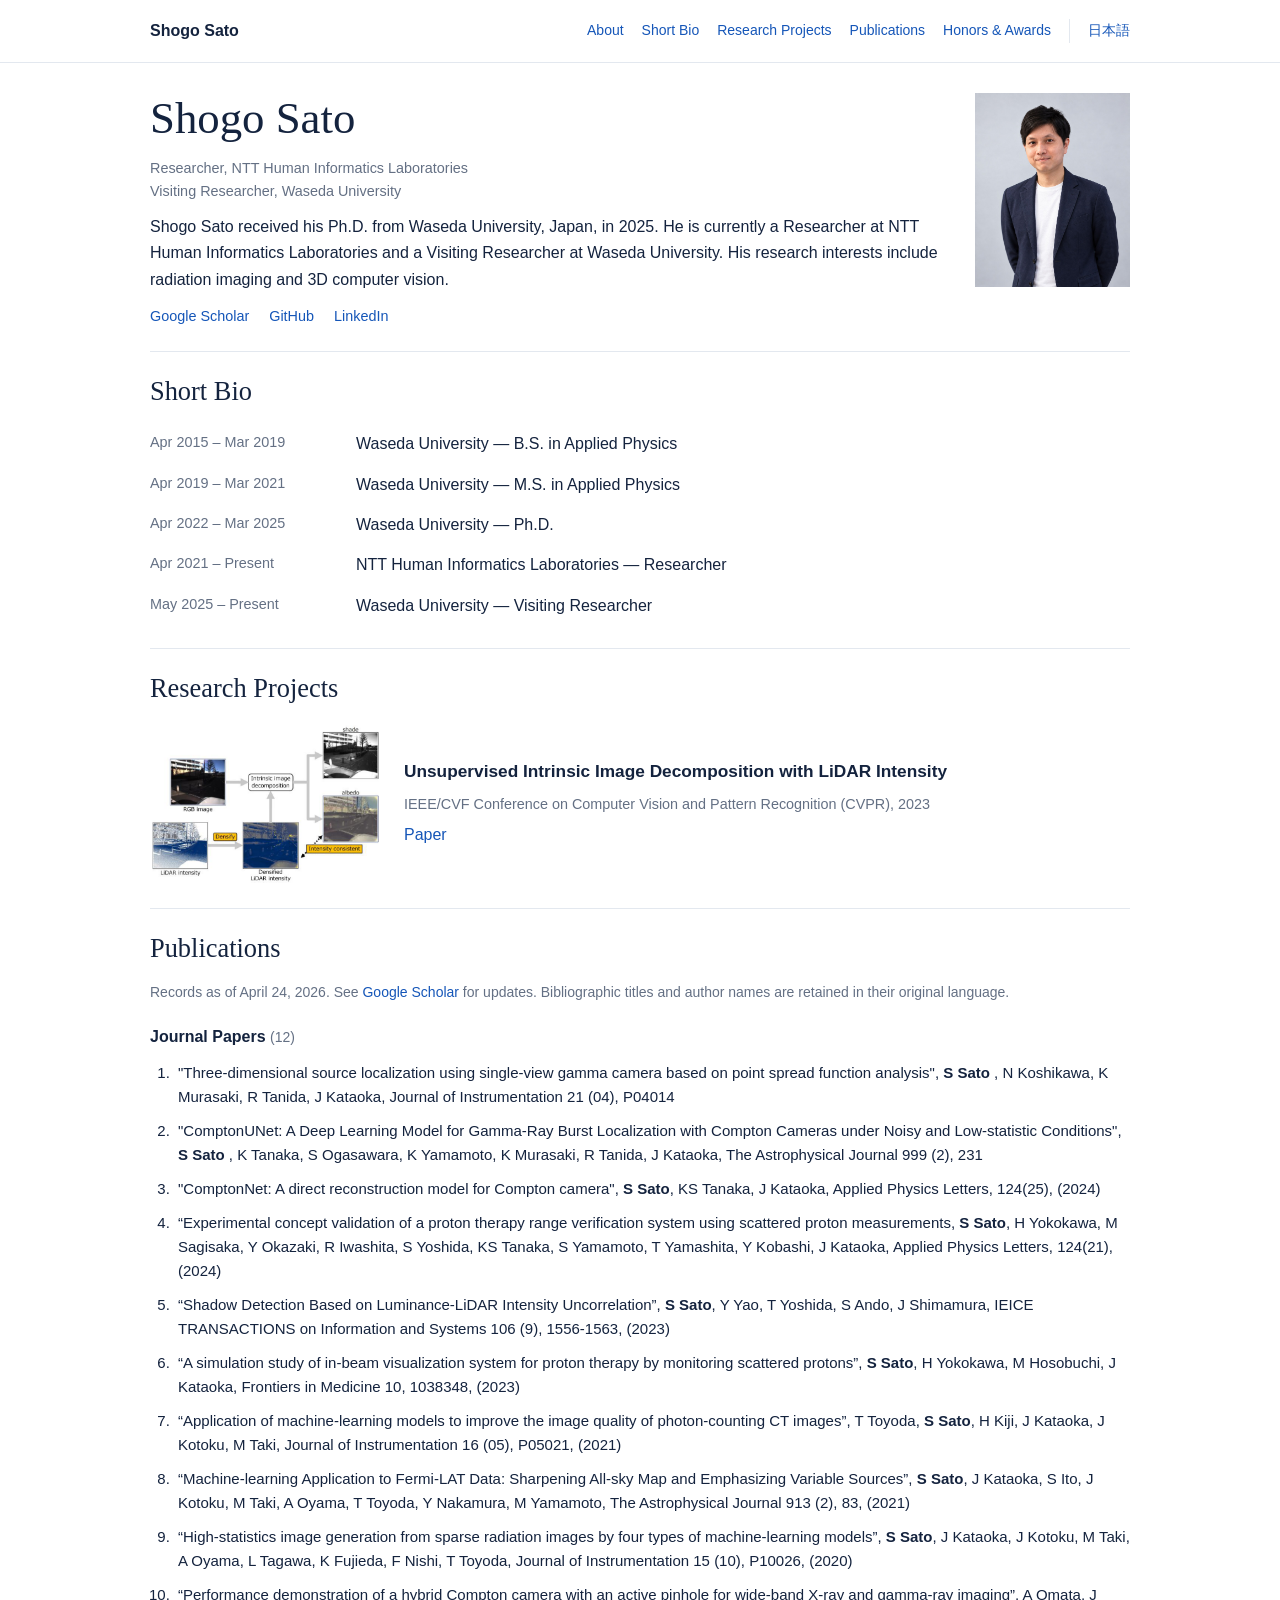
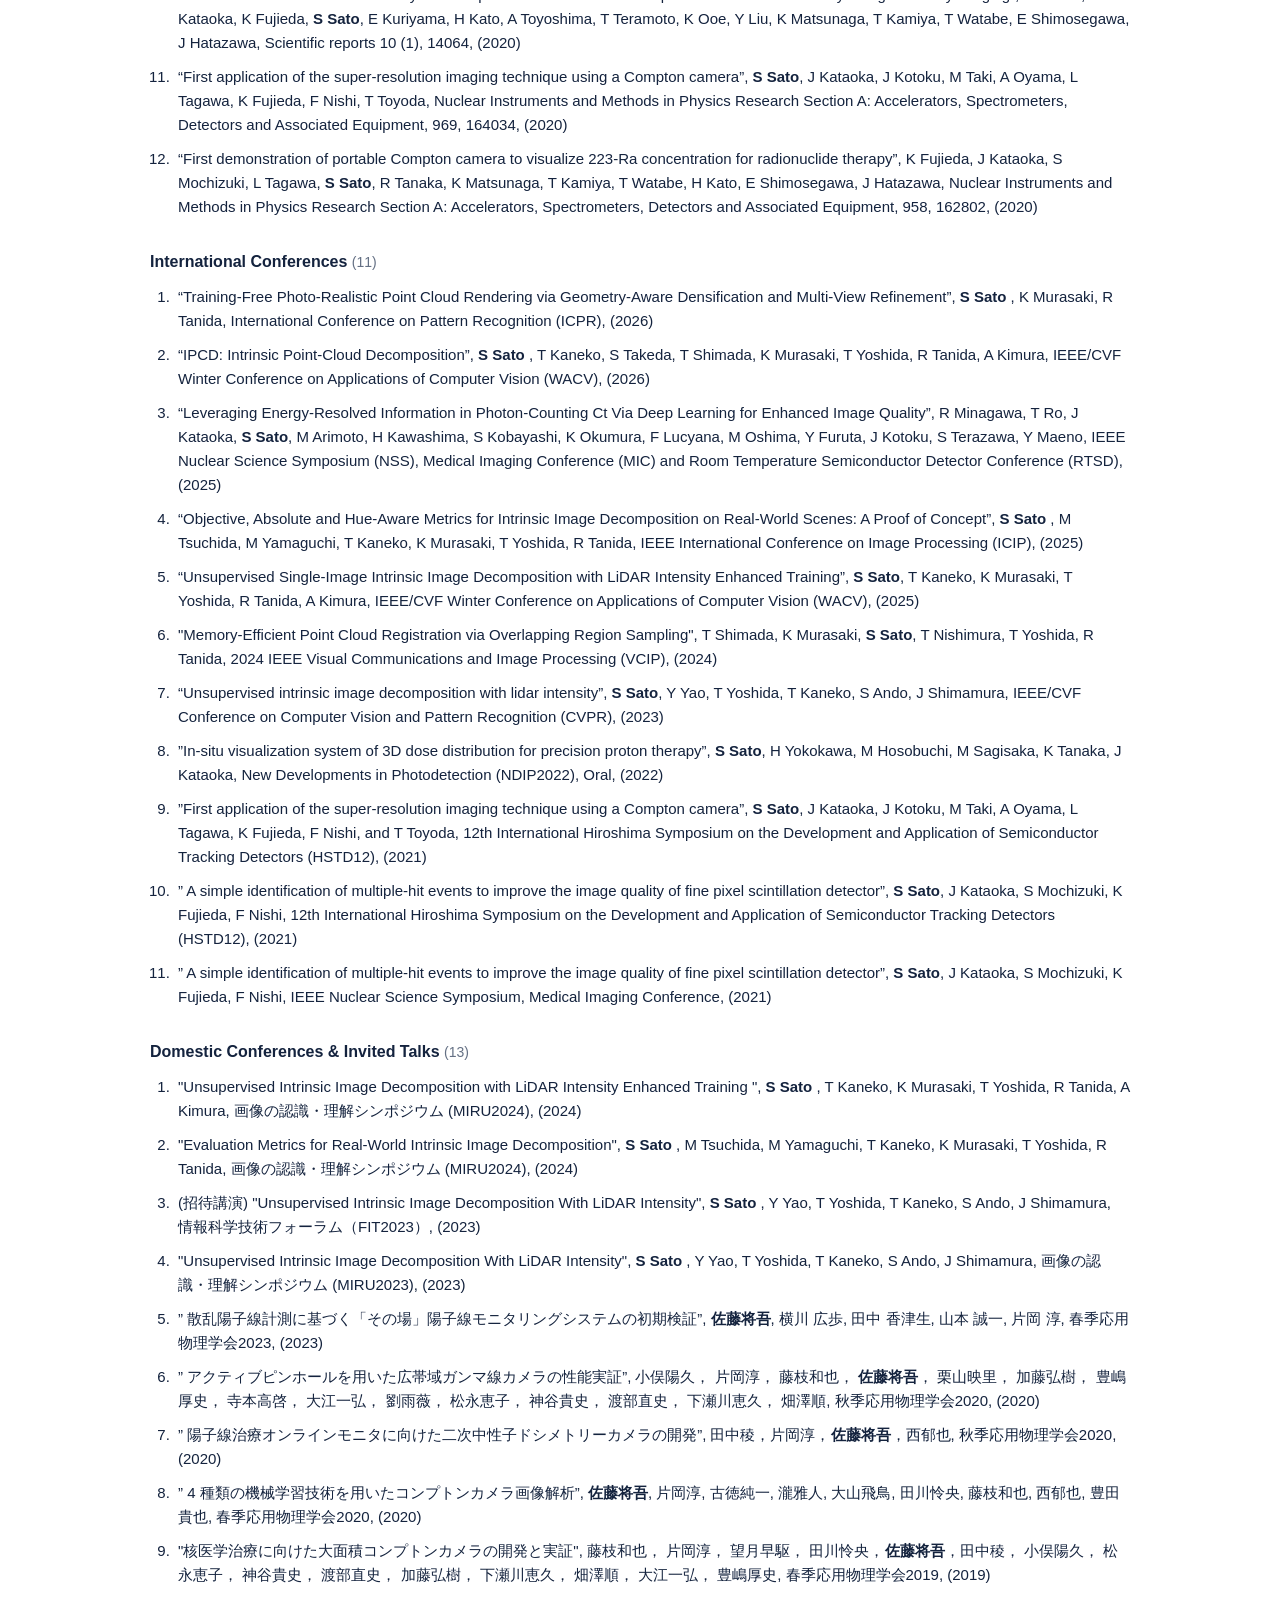
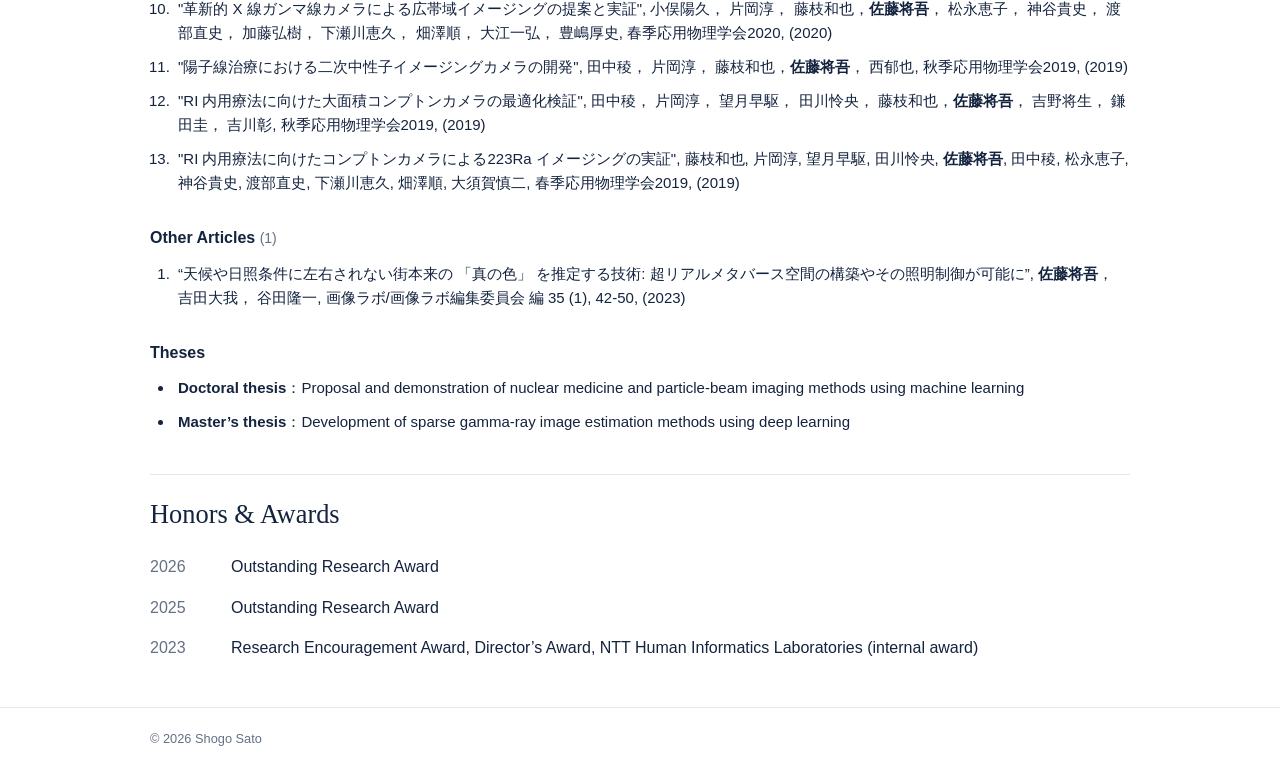
==== en.html @ 7a5a9b8f "Separate Japanese and English pages, compact layout, feature CVPR paper and update awards" ====
<!doctype html>
<html lang="en"><head><meta charset="utf-8"><meta name="viewport" content="width=device-width, initial-scale=1"><title>Shogo Sato | Researcher</title><meta name="description" content="Shogo Sato: radiation imaging and 3D computer vision. Biography, research, publications and awards."><link rel="alternate" hreflang="ja" href="index.html"><link rel="alternate" hreflang="en" href="en.html"><link rel="stylesheet" href="styles.css"></head>
<body><header><div class="container nav"><a class="brand" href="#about">Shogo Sato</a><nav aria-label="Main navigation"><a href="#about">About</a><a href="#bio">Short Bio</a><a href="#research">Research Projects</a><a href="#publications">Publications</a><a href="#awards">Honors & Awards</a><a class="language" href="index.html" lang="ja">日本語</a></nav></div></header>
<main class="container"><div id="about" class="hero"><div><h1>Shogo Sato</h1><p class="affiliation">Researcher, NTT Human Informatics Laboratories<br>Visiting Researcher, Waseda University</p><p>Shogo Sato received his Ph.D. from Waseda University, Japan, in 2025. He is currently a Researcher at NTT Human Informatics Laboratories and a Visiting Researcher at Waseda University. His research interests include radiation imaging and 3D computer vision.</p><div class="links"><a href="https://scholar.google.com/citations?user=L3wIpmAAAAAJ&amp;hl=en">Google Scholar</a><a href="https://github.com/ShogoSato1996">GitHub</a><a href="https://www.linkedin.com/in/shogo-sato/">LinkedIn</a></div></div><img class="portrait" src="profile-casual.jpg" alt="Portrait of Shogo Sato" width="1122" height="1402"></div>
<section id="bio"><h2>Short Bio</h2><dl class="bio-list"><div><dt>Apr 2015 – Mar 2019</dt><dd>Waseda University — B.S. in Applied Physics</dd></div><div><dt>Apr 2019 – Mar 2021</dt><dd>Waseda University — M.S. in Applied Physics</dd></div><div><dt>Apr 2022 – Mar 2025</dt><dd>Waseda University — Ph.D.</dd></div><div><dt>Apr 2021 – Present</dt><dd>NTT Human Informatics Laboratories — Researcher</dd></div><div><dt>May 2025 – Present</dt><dd>Waseda University — Visiting Researcher</dd></div></dl></section>
<section id="research"><h2>Research Projects</h2><article class="research-row"><a href="https://openaccess.thecvf.com/content/CVPR2023/html/Sato_Unsupervised_Intrinsic_Image_Decomposition_With_LiDAR_Intensity_CVPR_2023_paper.html"><img src="cvpr2023-thumbnail.png" alt="Overview of intrinsic image decomposition with LiDAR intensity" width="720" height="510" loading="lazy"></a><div><h3>Unsupervised Intrinsic Image Decomposition with LiDAR Intensity</h3><p class="venue">IEEE/CVF Conference on Computer Vision and Pattern Recognition (CVPR), 2023</p><a href="https://openaccess.thecvf.com/content/CVPR2023/html/Sato_Unsupervised_Intrinsic_Image_Decomposition_With_LiDAR_Intensity_CVPR_2023_paper.html">Paper</a></div></article></section>
<section id="publications">
      <div>
        <h2>Publications</h2>
        <p class="publication-intro">Records as of April 24, 2026. See <a href="https://scholar.google.com/citations?user=L3wIpmAAAAAJ&amp;hl=en">Google Scholar</a> for updates. Bibliographic titles and author names are retained in their original language.</p>
        <div class="publication-group"><h3>Journal Papers <span class="pub-count">(12)</span></h3><ol class="publication-list"><li>&quot;Three-dimensional source localization using single-view gamma camera based on point spread function analysis&quot;, <strong>S Sato</strong> , N Koshikawa, K Murasaki, R Tanida, J Kataoka, Journal of Instrumentation 21 (04), P04014</li>
<li>&quot;ComptonUNet: A Deep Learning Model for Gamma-Ray Burst Localization with Compton Cameras under Noisy and Low-statistic Conditions&quot;, <strong>S Sato</strong> , K Tanaka, S Ogasawara, K Yamamoto, K Murasaki, R Tanida, J Kataoka, The Astrophysical Journal 999 (2), 231</li>
<li>&quot;ComptonNet: A direct reconstruction model for Compton camera&quot;, <strong>S Sato</strong>, KS Tanaka, J Kataoka, Applied Physics Letters, 124(25), (2024)</li>
<li>“Experimental concept validation of a proton therapy range verification system using scattered proton measurements, <strong>S Sato</strong>, H Yokokawa, M Sagisaka, Y Okazaki, R Iwashita, S Yoshida, KS Tanaka, S Yamamoto, T Yamashita, Y Kobashi, J Kataoka, Applied Physics Letters, 124(21), (2024)</li>
<li>“Shadow Detection Based on Luminance-LiDAR Intensity Uncorrelation”, <strong>S Sato</strong>, Y Yao, T Yoshida, S Ando, J Shimamura, IEICE TRANSACTIONS on Information and Systems 106 (9), 1556-1563, (2023)</li>
<li>“A simulation study of in-beam visualization system for proton therapy by monitoring scattered protons”, <strong>S Sato</strong>, H Yokokawa, M Hosobuchi, J Kataoka, Frontiers in Medicine 10, 1038348, (2023)</li>
<li>“Application of machine-learning models to improve the image quality of photon-counting CT images”, T Toyoda, <strong>S Sato</strong>, H Kiji, J Kataoka, J Kotoku, M Taki, Journal of Instrumentation 16 (05), P05021, (2021)</li>
<li>“Machine-learning Application to Fermi-LAT Data: Sharpening All-sky Map and Emphasizing Variable Sources”, <strong>S Sato</strong>, J Kataoka, S Ito, J Kotoku, M Taki, A Oyama, T Toyoda, Y Nakamura, M Yamamoto, The Astrophysical Journal 913 (2), 83, (2021)</li>
<li>“High-statistics image generation from sparse radiation images by four types of machine-learning models”, <strong>S Sato</strong>, J Kataoka, J Kotoku, M Taki, A Oyama, L Tagawa, K Fujieda, F Nishi, T Toyoda, Journal of Instrumentation 15 (10), P10026, (2020)</li>
<li>“Performance demonstration of a hybrid Compton camera with an active pinhole for wide-band X-ray and gamma-ray imaging”, A Omata, J Kataoka, K Fujieda, <strong>S Sato</strong>, E Kuriyama, H Kato, A Toyoshima, T Teramoto, K Ooe, Y Liu, K Matsunaga, T Kamiya, T Watabe, E Shimosegawa, J Hatazawa, Scientific reports 10 (1), 14064, (2020)</li>
<li>“First application of the super-resolution imaging technique using a Compton camera”, <strong>S Sato</strong>, J Kataoka, J Kotoku, M Taki, A Oyama, L Tagawa, K Fujieda, F Nishi, T Toyoda, Nuclear Instruments and Methods in Physics Research Section A: Accelerators, Spectrometers, Detectors and Associated Equipment, 969, 164034, (2020)</li>
<li>“First demonstration of portable Compton camera to visualize 223-Ra concentration for radionuclide therapy”, K Fujieda, J Kataoka, S Mochizuki, L Tagawa, <strong>S Sato</strong>, R Tanaka, K Matsunaga, T Kamiya, T Watabe, H Kato, E Shimosegawa, J Hatazawa, Nuclear Instruments and Methods in Physics Research Section A: Accelerators, Spectrometers, Detectors and Associated Equipment, 958, 162802, (2020)</li></ol></div>
<div class="publication-group"><h3>International Conferences <span class="pub-count">(11)</span></h3><ol class="publication-list"><li>“Training-Free Photo-Realistic Point Cloud Rendering via Geometry-Aware Densification and Multi-View Refinement”, <strong>S Sato</strong> , K Murasaki, R Tanida, International Conference on Pattern Recognition (ICPR), (2026)</li>
<li>“IPCD: Intrinsic Point-Cloud Decomposition”, <strong>S Sato</strong> , T Kaneko, S Takeda, T Shimada, K Murasaki, T Yoshida, R Tanida, A Kimura, IEEE/CVF Winter Conference on Applications of Computer Vision (WACV), (2026)</li>
<li>“Leveraging Energy-Resolved Information in Photon-Counting Ct Via Deep Learning for Enhanced Image Quality”, R Minagawa, T Ro, J Kataoka, <strong>S Sato</strong>, M Arimoto, H Kawashima, S Kobayashi, K Okumura, F Lucyana, M Oshima, Y Furuta, J Kotoku, S Terazawa, Y Maeno, IEEE Nuclear Science Symposium (NSS), Medical Imaging Conference (MIC) and Room Temperature Semiconductor Detector Conference (RTSD), (2025)</li>
<li>“Objective, Absolute and Hue-Aware Metrics for Intrinsic Image Decomposition on Real-World Scenes: A Proof of Concept”, <strong>S Sato</strong> , M Tsuchida, M Yamaguchi, T Kaneko, K Murasaki, T Yoshida, R Tanida, IEEE International Conference on Image Processing (ICIP), (2025)</li>
<li>“Unsupervised Single-Image Intrinsic Image Decomposition with LiDAR Intensity Enhanced Training”, <strong>S Sato</strong>, T Kaneko, K Murasaki, T Yoshida, R Tanida, A Kimura, IEEE/CVF Winter Conference on Applications of Computer Vision (WACV), (2025)</li>
<li>&quot;Memory-Efficient Point Cloud Registration via Overlapping Region Sampling&quot;, T Shimada, K Murasaki, <strong>S Sato</strong>, T Nishimura, T Yoshida, R Tanida, 2024 IEEE Visual Communications and Image Processing (VCIP), (2024)</li>
<li>“Unsupervised intrinsic image decomposition with lidar intensity”, <strong>S Sato</strong>, Y Yao, T Yoshida, T Kaneko, S Ando, J Shimamura, IEEE/CVF Conference on Computer Vision and Pattern Recognition (CVPR), (2023)</li>
<li>”In-situ visualization system of 3D dose distribution for precision proton therapy”, <strong>S Sato</strong>, H Yokokawa, M Hosobuchi, M Sagisaka, K Tanaka, J Kataoka, New Developments in Photodetection (NDIP2022), Oral, (2022)</li>
<li>”First application of the super-resolution imaging technique using a Compton camera”, <strong>S Sato</strong>, J Kataoka, J Kotoku, M Taki, A Oyama, L Tagawa, K Fujieda, F Nishi, and T Toyoda, 12th International Hiroshima Symposium on the Development and Application of Semiconductor Tracking Detectors (HSTD12), (2021)</li>
<li>” A simple identification of multiple-hit events to improve the image quality of fine pixel scintillation detector”, <strong>S Sato</strong>, J Kataoka, S Mochizuki, K Fujieda, F Nishi, 12th International Hiroshima Symposium on the Development and Application of Semiconductor Tracking Detectors (HSTD12), (2021)</li>
<li>” A simple identification of multiple-hit events to improve the image quality of fine pixel scintillation detector”, <strong>S Sato</strong>, J Kataoka, S Mochizuki, K Fujieda, F Nishi, IEEE Nuclear Science Symposium, Medical Imaging Conference, (2021)</li></ol></div>
<div class="publication-group"><h3>Domestic Conferences &amp; Invited Talks <span class="pub-count">(13)</span></h3><ol class="publication-list"><li>&quot;Unsupervised Intrinsic Image Decomposition with LiDAR Intensity Enhanced Training &quot;, <strong>S Sato</strong> , T Kaneko, K Murasaki, T Yoshida, R Tanida, A Kimura, 画像の認識・理解シンポジウム (MIRU2024), (2024)</li>
<li>&quot;Evaluation Metrics for Real-World Intrinsic Image Decomposition&quot;, <strong>S Sato</strong> , M Tsuchida, M Yamaguchi, T Kaneko, K Murasaki, T Yoshida, R Tanida, 画像の認識・理解シンポジウム (MIRU2024), (2024)</li>
<li>(招待講演) &quot;Unsupervised Intrinsic Image Decomposition With LiDAR Intensity&quot;, <strong>S Sato</strong> , Y Yao, T Yoshida, T Kaneko, S Ando, J Shimamura, 情報科学技術フォーラム（FIT2023）, (2023)</li>
<li>&quot;Unsupervised Intrinsic Image Decomposition With LiDAR Intensity&quot;, <strong>S Sato</strong> , Y Yao, T Yoshida, T Kaneko, S Ando, J Shimamura, 画像の認識・理解シンポジウム (MIRU2023), (2023)</li>
<li>” 散乱陽子線計測に基づく「その場」陽子線モニタリングシステムの初期検証”, <strong>佐藤将吾</strong>, 横川 広歩, 田中 香津生, 山本 誠一, 片岡 淳, 春季応用物理学会2023, (2023)</li>
<li>” アクティブピンホールを用いた広帯域ガンマ線カメラの性能実証”, 小俣陽久， 片岡淳， 藤枝和也， <strong>佐藤将吾</strong>， 栗山映里， 加藤弘樹， 豊嶋厚史， 寺本高啓， 大江一弘， 劉雨薇， 松永恵子， 神谷貴史， 渡部直史， 下瀬川恵久， 畑澤順, 秋季応用物理学会2020, (2020)</li>
<li>” 陽子線治療オンラインモニタに向けた二次中性子ドシメトリーカメラの開発”, 田中稜，片岡淳，<strong>佐藤将吾</strong>，西郁也, 秋季応用物理学会2020, (2020)</li>
<li>” 4 種類の機械学習技術を用いたコンプトンカメラ画像解析”, <strong>佐藤将吾</strong>, 片岡淳, 古徳純一, 瀧雅人, 大山飛鳥, 田川怜央, 藤枝和也, 西郁也, 豊田貴也, 春季応用物理学会2020, (2020)</li>
<li>&quot;核医学治療に向けた大面積コンプトンカメラの開発と実証&quot;, 藤枝和也， 片岡淳， 望月早駆， 田川怜央，<strong>佐藤将吾</strong>，田中稜， 小俣陽久， 松永恵子， 神谷貴史， 渡部直史， 加藤弘樹， 下瀬川恵久， 畑澤順， 大江一弘， 豊嶋厚史, 春季応用物理学会2019, (2019)</li>
<li>&quot;革新的 X 線ガンマ線カメラによる広帯域イメージングの提案と実証&quot;, 小俣陽久， 片岡淳， 藤枝和也，<strong>佐藤将吾</strong>， 松永恵子， 神谷貴史， 渡部直史， 加藤弘樹， 下瀬川恵久， 畑澤順， 大江一弘， 豊嶋厚史, 春季応用物理学会2020, (2020)</li>
<li>&quot;陽子線治療における二次中性子イメージングカメラの開発&quot;, 田中稜， 片岡淳， 藤枝和也，<strong>佐藤将吾</strong>， 西郁也, 秋季応用物理学会2019, (2019)</li>
<li>&quot;RI 内用療法に向けた大面積コンプトンカメラの最適化検証&quot;, 田中稜， 片岡淳， 望月早駆， 田川怜央， 藤枝和也，<strong>佐藤将吾</strong>， 吉野将生， 鎌田圭， 吉川彰, 秋季応用物理学会2019, (2019)</li>
<li>&quot;RI 内用療法に向けたコンプトンカメラによる223Ra イメージングの実証&quot;, 藤枝和也, 片岡淳, 望月早駆, 田川怜央, <strong>佐藤将吾</strong>, 田中稜, 松永恵子, 神谷貴史, 渡部直史, 下瀬川恵久, 畑澤順, 大須賀慎二, 春季応用物理学会2019, (2019)</li></ol></div>
<div class="publication-group"><h3>Other Articles <span class="pub-count">(1)</span></h3><ol class="publication-list"><li>“天候や日照条件に左右されない街本来の 「真の色」 を推定する技術: 超リアルメタバース空間の構築やその照明制御が可能に”, <strong>佐藤将吾</strong>， 吉田大我， 谷田隆一, 画像ラボ/画像ラボ編集委員会 編 35 (1), 42-50, (2023)</li></ol></div>
        <div class="publication-group"><h3>Theses</h3><ul class="publication-list">
        <li><strong>Doctoral thesis</strong>：Proposal and demonstration of nuclear medicine and particle-beam imaging methods using machine learning</li>
        <li><strong>Master’s thesis</strong>：Development of sparse gamma-ray image estimation methods using deep learning</li>
        </ul></div>
      </div>
    </section>
<section id="awards"><h2>Honors & Awards</h2><ul class="awards"><li><time>2026</time><span>Outstanding Research Award</span></li><li><time>2025</time><span>Outstanding Research Award</span></li><li><time>2023</time><span>Research Encouragement Award, Director’s Award, NTT Human Informatics Laboratories (internal award)</span></li></ul></section></main><footer><div class="container">© 2026 Shogo Sato</div></footer></body></html>
---- styles.css ----
:root{--ink:#14233e;--muted:#647084;--line:#e3e8ef;--link:#1556b8}*{box-sizing:border-box}html{scroll-behavior:smooth;scroll-padding-top:20px}body{margin:0;color:var(--ink);background:#fff;font:16px/1.65 -apple-system,BlinkMacSystemFont,"Segoe UI","Hiragino Sans","Yu Gothic",sans-serif}a{color:var(--link);text-decoration:none}a:hover{text-decoration:underline}a:focus-visible{outline:2px solid var(--link);outline-offset:4px}.container{width:min(980px,calc(100% - 40px));margin:auto}header{border-bottom:1px solid var(--line)}.nav{min-height:62px;display:flex;align-items:center;justify-content:space-between;gap:20px}.nav nav{display:flex;flex-wrap:wrap;gap:18px;font-size:.875rem}.brand{font-weight:700;color:var(--ink)}.language{border-left:1px solid var(--line);padding-left:18px}main{padding-top:30px}.hero{display:grid;grid-template-columns:1fr 155px;gap:32px;align-items:start;padding-bottom:22px}h1{font:500 2.8rem/1.15 Georgia,serif;margin:0 0 12px}h2{font:500 1.65rem/1.3 Georgia,"Yu Mincho",serif;margin:0 0 16px}h3{font-size:1rem;margin:16px 0 10px}.hero p{margin:10px 0}.portrait{width:155px;height:auto;aspect-ratio:4/5;object-fit:cover}.affiliation{color:var(--muted);font-size:.9rem}.links{display:flex;gap:20px;flex-wrap:wrap;font-size:.9rem;margin-top:12px}section{padding:22px 0;border-top:1px solid var(--line)}.bio-list{margin:0}.bio-list>div{display:grid;grid-template-columns:190px 1fr;gap:16px;padding:7px 0}.bio-list dt{color:var(--muted);font-size:.9rem}.bio-list dd{margin:0}.research-row{display:grid;grid-template-columns:230px 1fr;gap:24px;align-items:center}.research-row img{display:block;width:100%;height:auto}.research-row h3{font-size:1.08rem;line-height:1.5;margin:0 0 8px}.research-row p{margin:6px 0}.venue{font-size:.9rem;color:var(--muted)}.publication-intro{font-size:.875rem;color:var(--muted);margin:0 0 16px}.publication-group{margin-top:20px}.publication-list{padding-left:24px;margin:8px 0;overflow-wrap:anywhere}.publication-list li{padding:0 0 10px 4px;font-size:.9375rem;line-height:1.6}.pub-count{font-weight:400;color:var(--muted);font-size:.875rem}.awards{list-style:none;margin:0;padding:0}.awards li{display:grid;grid-template-columns:65px 1fr;gap:16px;padding:7px 0}.awards time{color:var(--muted)}footer{border-top:1px solid var(--line);margin-top:16px;padding:20px 0;color:var(--muted);font-size:.8rem}@media(max-width:700px){.nav{align-items:flex-start;flex-direction:column;gap:8px;padding:14px 0}.nav nav{gap:12px}main{padding-top:24px}.hero{grid-template-columns:1fr 105px;gap:16px}.portrait{width:105px}h1{font-size:2rem}.bio-list>div{grid-template-columns:1fr;gap:0;padding:7px 0}.research-row{grid-template-columns:1fr;gap:12px}.research-row img{max-width:300px}section{padding:20px 0}}@media(prefers-reduced-motion:reduce){html{scroll-behavior:auto}}
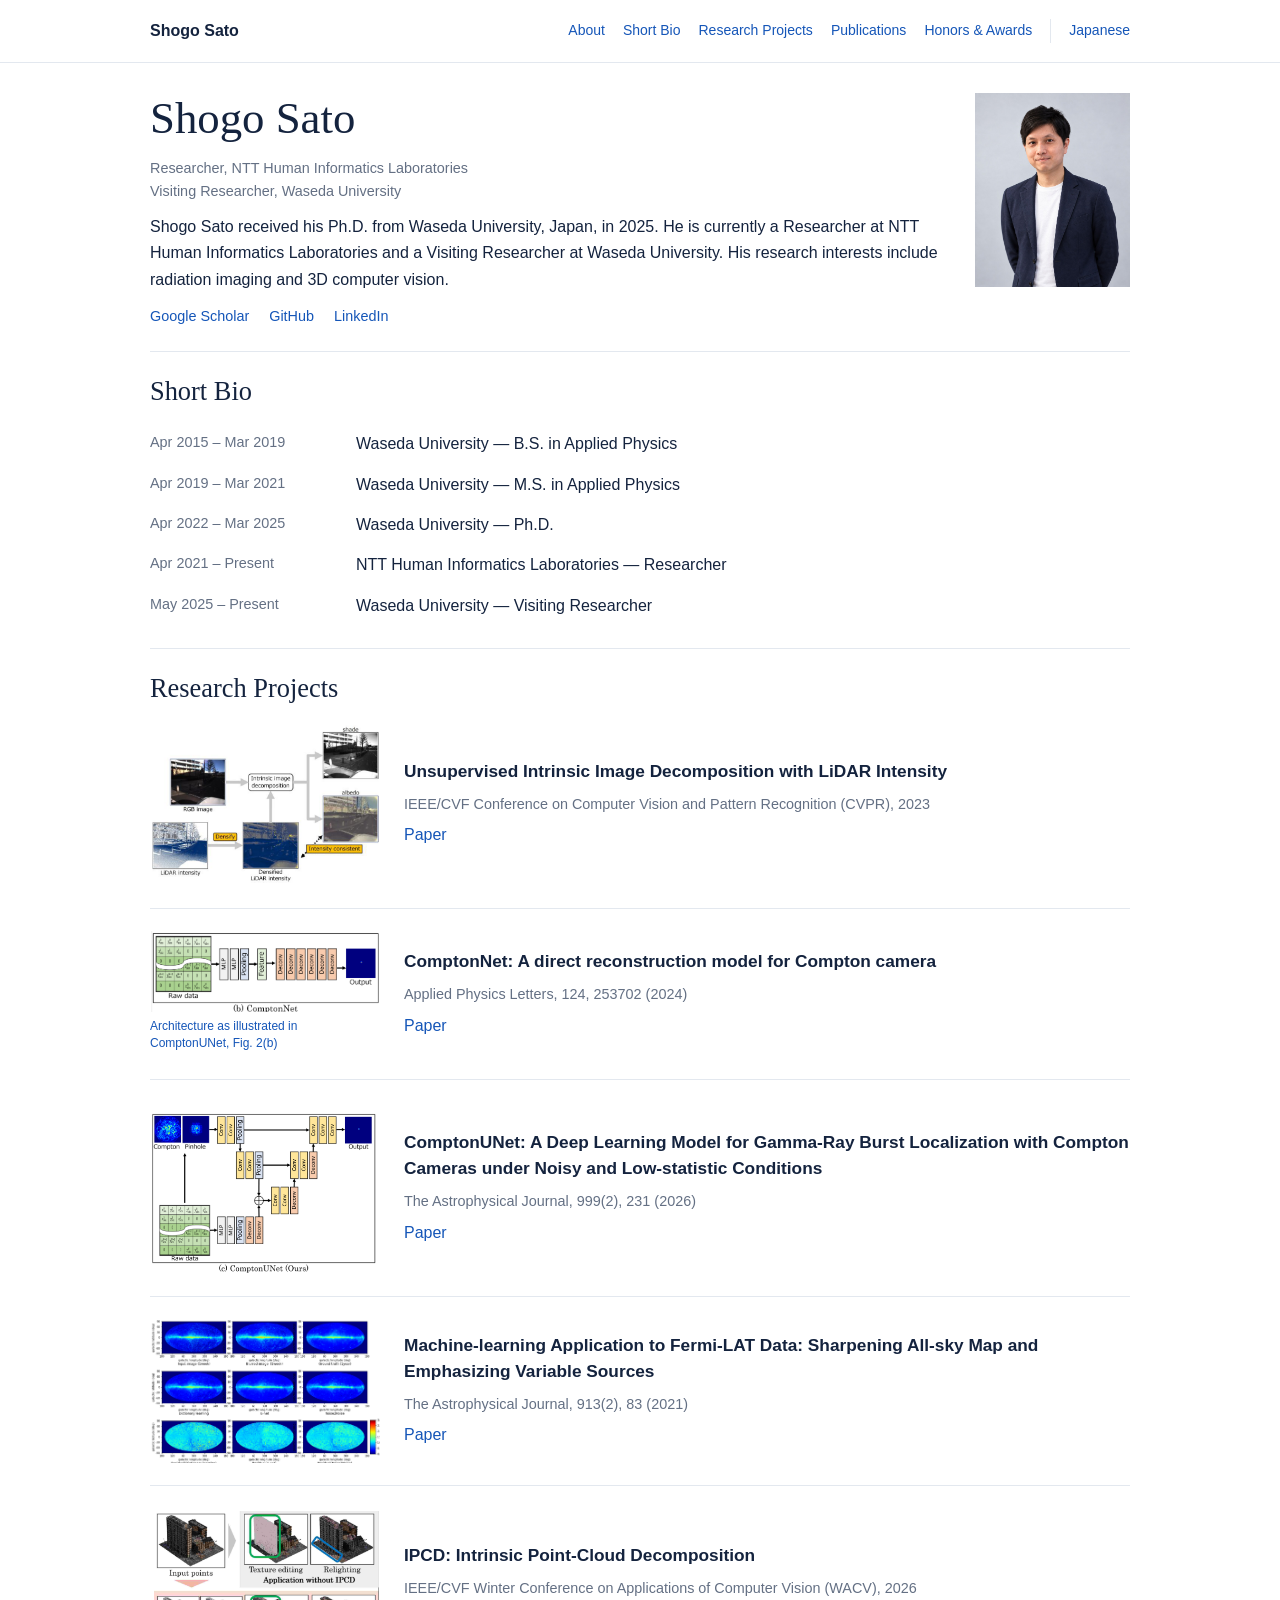
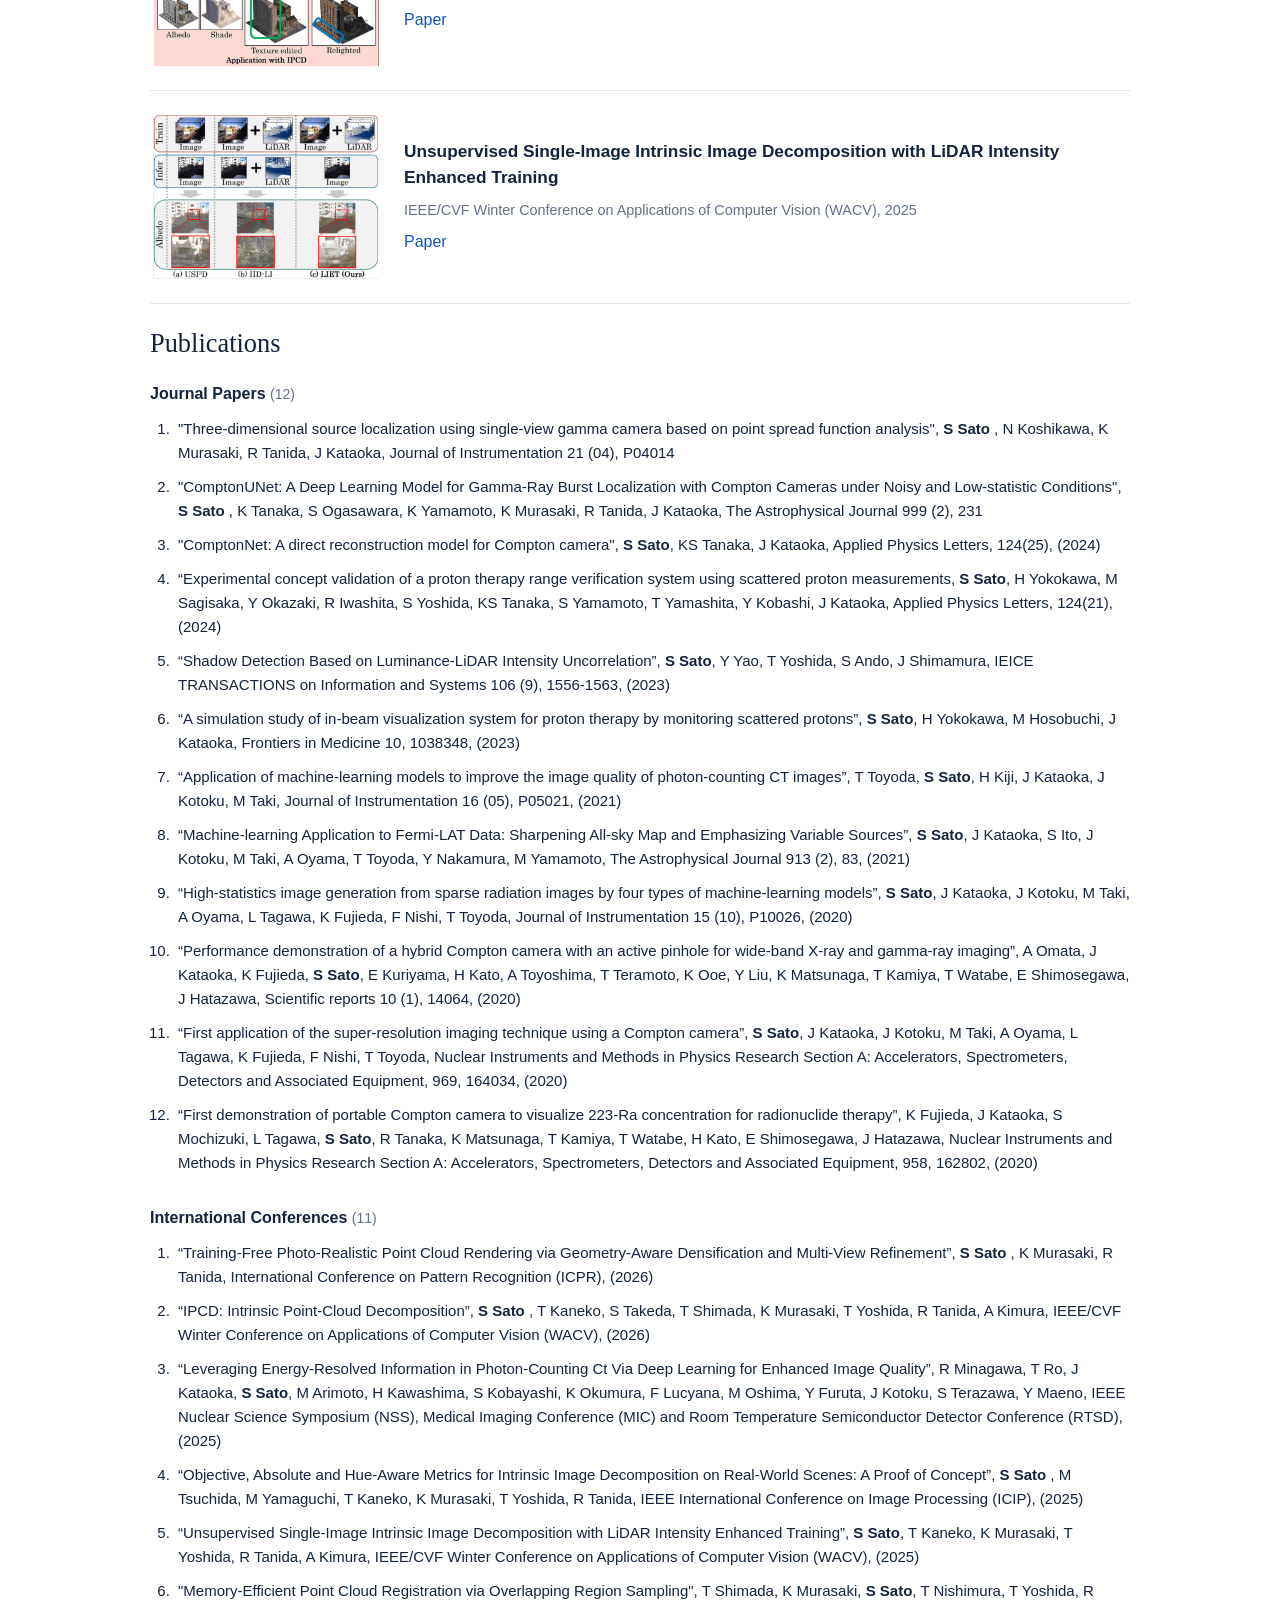
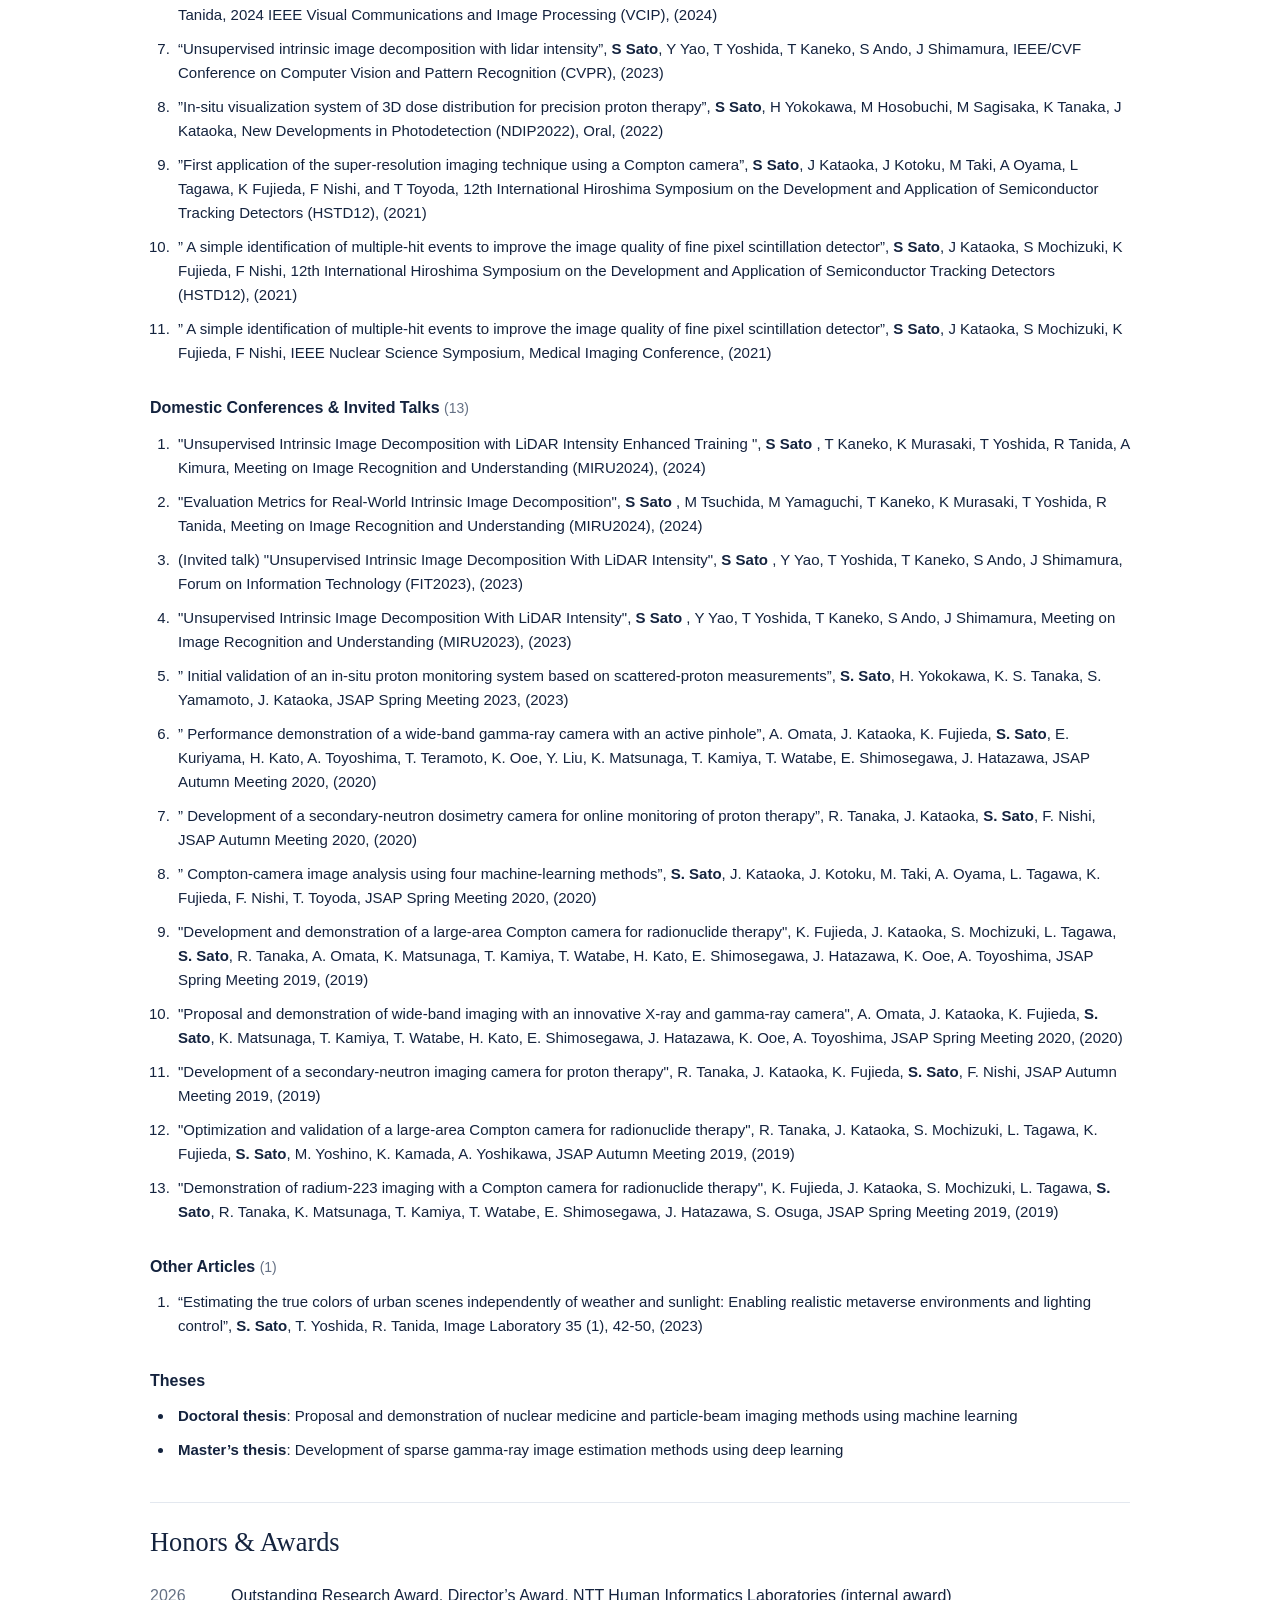
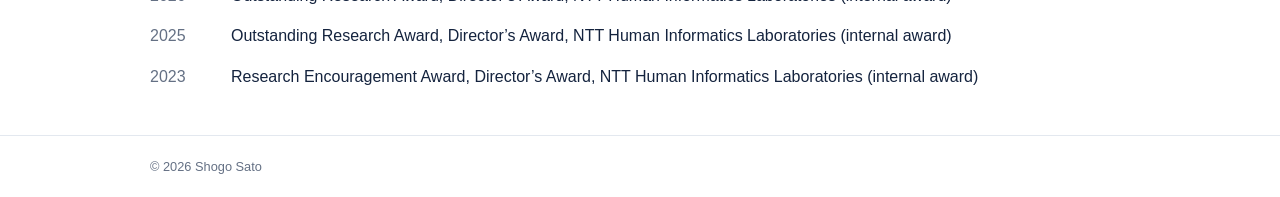
==== commit b8462a49: "Fully translate English bibliography, correct awards and add five featured research projects" ====
--- a/en.html
+++ b/en.html
@@ -1,13 +1,18 @@
 <!doctype html>
 <html lang="en"><head><meta charset="utf-8"><meta name="viewport" content="width=device-width, initial-scale=1"><title>Shogo Sato | Researcher</title><meta name="description" content="Shogo Sato: radiation imaging and 3D computer vision. Biography, research, publications and awards."><link rel="alternate" hreflang="ja" href="index.html"><link rel="alternate" hreflang="en" href="en.html"><link rel="stylesheet" href="styles.css"></head>
-<body><header><div class="container nav"><a class="brand" href="#about">Shogo Sato</a><nav aria-label="Main navigation"><a href="#about">About</a><a href="#bio">Short Bio</a><a href="#research">Research Projects</a><a href="#publications">Publications</a><a href="#awards">Honors & Awards</a><a class="language" href="index.html" lang="ja">日本語</a></nav></div></header>
+<body><header><div class="container nav"><a class="brand" href="#about">Shogo Sato</a><nav aria-label="Main navigation"><a href="#about">About</a><a href="#bio">Short Bio</a><a href="#research">Research Projects</a><a href="#publications">Publications</a><a href="#awards">Honors & Awards</a><a class="language" href="index.html" lang="ja">Japanese</a></nav></div></header>
 <main class="container"><div id="about" class="hero"><div><h1>Shogo Sato</h1><p class="affiliation">Researcher, NTT Human Informatics Laboratories<br>Visiting Researcher, Waseda University</p><p>Shogo Sato received his Ph.D. from Waseda University, Japan, in 2025. He is currently a Researcher at NTT Human Informatics Laboratories and a Visiting Researcher at Waseda University. His research interests include radiation imaging and 3D computer vision.</p><div class="links"><a href="https://scholar.google.com/citations?user=L3wIpmAAAAAJ&amp;hl=en">Google Scholar</a><a href="https://github.com/ShogoSato1996">GitHub</a><a href="https://www.linkedin.com/in/shogo-sato/">LinkedIn</a></div></div><img class="portrait" src="profile-casual.jpg" alt="Portrait of Shogo Sato" width="1122" height="1402"></div>
 <section id="bio"><h2>Short Bio</h2><dl class="bio-list"><div><dt>Apr 2015 – Mar 2019</dt><dd>Waseda University — B.S. in Applied Physics</dd></div><div><dt>Apr 2019 – Mar 2021</dt><dd>Waseda University — M.S. in Applied Physics</dd></div><div><dt>Apr 2022 – Mar 2025</dt><dd>Waseda University — Ph.D.</dd></div><div><dt>Apr 2021 – Present</dt><dd>NTT Human Informatics Laboratories — Researcher</dd></div><div><dt>May 2025 – Present</dt><dd>Waseda University — Visiting Researcher</dd></div></dl></section>
-<section id="research"><h2>Research Projects</h2><article class="research-row"><a href="https://openaccess.thecvf.com/content/CVPR2023/html/Sato_Unsupervised_Intrinsic_Image_Decomposition_With_LiDAR_Intensity_CVPR_2023_paper.html"><img src="cvpr2023-thumbnail.png" alt="Overview of intrinsic image decomposition with LiDAR intensity" width="720" height="510" loading="lazy"></a><div><h3>Unsupervised Intrinsic Image Decomposition with LiDAR Intensity</h3><p class="venue">IEEE/CVF Conference on Computer Vision and Pattern Recognition (CVPR), 2023</p><a href="https://openaccess.thecvf.com/content/CVPR2023/html/Sato_Unsupervised_Intrinsic_Image_Decomposition_With_LiDAR_Intensity_CVPR_2023_paper.html">Paper</a></div></article></section>
+<section id="research"><h2>Research Projects</h2><article class="research-row"><a href="https://openaccess.thecvf.com/content/CVPR2023/html/Sato_Unsupervised_Intrinsic_Image_Decomposition_With_LiDAR_Intensity_CVPR_2023_paper.html"><img src="cvpr2023-thumbnail.png" alt="Overview of intrinsic image decomposition with LiDAR intensity" width="720" height="510" loading="lazy"></a><div><h3>Unsupervised Intrinsic Image Decomposition with LiDAR Intensity</h3><p class="venue">IEEE/CVF Conference on Computer Vision and Pattern Recognition (CVPR), 2023</p><a href="https://openaccess.thecvf.com/content/CVPR2023/html/Sato_Unsupervised_Intrinsic_Image_Decomposition_With_LiDAR_Intensity_CVPR_2023_paper.html">Paper</a></div></article>
+<article class="research-row"><div><a href="https://doi.org/10.1063/5.0213950"><img src="comptonnet-thumbnail.png" alt="ComptonNet: A direct reconstruction model for Compton camera" loading="lazy"></a><p class="image-source"><a href="https://arxiv.org/abs/2602.17085">Architecture as illustrated in ComptonUNet, Fig. 2(b)</a></p></div><div><h3>ComptonNet: A direct reconstruction model for Compton camera</h3><p class="venue">Applied Physics Letters, 124, 253702 (2024)</p><a href="https://doi.org/10.1063/5.0213950">Paper</a></div></article>
+<article class="research-row"><div><a href="https://arxiv.org/abs/2602.17085"><img src="comptonunet-thumbnail.png" alt="ComptonUNet: A Deep Learning Model for Gamma-Ray Burst Localization with Compton Cameras under Noisy and Low-statistic Conditions" loading="lazy"></a></div><div><h3>ComptonUNet: A Deep Learning Model for Gamma-Ray Burst Localization with Compton Cameras under Noisy and Low-statistic Conditions</h3><p class="venue">The Astrophysical Journal, 999(2), 231 (2026)</p><a href="https://arxiv.org/abs/2602.17085">Paper</a></div></article>
+<article class="research-row"><div><a href="https://arxiv.org/abs/2104.00916"><img src="fermi-thumbnail.png" alt="Machine-learning Application to Fermi-LAT Data: Sharpening All-sky Map and Emphasizing Variable Sources" loading="lazy"></a></div><div><h3>Machine-learning Application to Fermi-LAT Data: Sharpening All-sky Map and Emphasizing Variable Sources</h3><p class="venue">The Astrophysical Journal, 913(2), 83 (2021)</p><a href="https://arxiv.org/abs/2104.00916">Paper</a></div></article>
+<article class="research-row"><div><a href="https://www.openaccess.thecvf.com/content/WACV2026/html/Sato_IPCD_Intrinsic_Point-Cloud_Decomposition_WACV_2026_paper.html"><img src="ipcd-thumbnail.png" alt="IPCD: Intrinsic Point-Cloud Decomposition" loading="lazy"></a></div><div><h3>IPCD: Intrinsic Point-Cloud Decomposition</h3><p class="venue">IEEE/CVF Winter Conference on Applications of Computer Vision (WACV), 2026</p><a href="https://www.openaccess.thecvf.com/content/WACV2026/html/Sato_IPCD_Intrinsic_Point-Cloud_Decomposition_WACV_2026_paper.html">Paper</a></div></article>
+<article class="research-row"><div><a href="https://openaccess.thecvf.com/content/WACV2025/html/Sato_Unsupervised_Single-Image_Intrinsic_Image_Decomposition_with_LiDAR_Intensity_Enhanced_Training_WACV_2025_paper.html"><img src="liet-thumbnail.png" alt="Unsupervised Single-Image Intrinsic Image Decomposition with LiDAR Intensity Enhanced Training" loading="lazy"></a></div><div><h3>Unsupervised Single-Image Intrinsic Image Decomposition with LiDAR Intensity Enhanced Training</h3><p class="venue">IEEE/CVF Winter Conference on Applications of Computer Vision (WACV), 2025</p><a href="https://openaccess.thecvf.com/content/WACV2025/html/Sato_Unsupervised_Single-Image_Intrinsic_Image_Decomposition_with_LiDAR_Intensity_Enhanced_Training_WACV_2025_paper.html">Paper</a></div></article></section>
 <section id="publications">
       <div>
         <h2>Publications</h2>
-        <p class="publication-intro">Records as of April 24, 2026. See <a href="https://scholar.google.com/citations?user=L3wIpmAAAAAJ&amp;hl=en">Google Scholar</a> for updates. Bibliographic titles and author names are retained in their original language.</p>
+        
         <div class="publication-group"><h3>Journal Papers <span class="pub-count">(12)</span></h3><ol class="publication-list"><li>&quot;Three-dimensional source localization using single-view gamma camera based on point spread function analysis&quot;, <strong>S Sato</strong> , N Koshikawa, K Murasaki, R Tanida, J Kataoka, Journal of Instrumentation 21 (04), P04014</li>
 <li>&quot;ComptonUNet: A Deep Learning Model for Gamma-Ray Burst Localization with Compton Cameras under Noisy and Low-statistic Conditions&quot;, <strong>S Sato</strong> , K Tanaka, S Ogasawara, K Yamamoto, K Murasaki, R Tanida, J Kataoka, The Astrophysical Journal 999 (2), 231</li>
 <li>&quot;ComptonNet: A direct reconstruction model for Compton camera&quot;, <strong>S Sato</strong>, KS Tanaka, J Kataoka, Applied Physics Letters, 124(25), (2024)</li>
@@ -31,24 +36,24 @@
 <li>”First application of the super-resolution imaging technique using a Compton camera”, <strong>S Sato</strong>, J Kataoka, J Kotoku, M Taki, A Oyama, L Tagawa, K Fujieda, F Nishi, and T Toyoda, 12th International Hiroshima Symposium on the Development and Application of Semiconductor Tracking Detectors (HSTD12), (2021)</li>
 <li>” A simple identification of multiple-hit events to improve the image quality of fine pixel scintillation detector”, <strong>S Sato</strong>, J Kataoka, S Mochizuki, K Fujieda, F Nishi, 12th International Hiroshima Symposium on the Development and Application of Semiconductor Tracking Detectors (HSTD12), (2021)</li>
 <li>” A simple identification of multiple-hit events to improve the image quality of fine pixel scintillation detector”, <strong>S Sato</strong>, J Kataoka, S Mochizuki, K Fujieda, F Nishi, IEEE Nuclear Science Symposium, Medical Imaging Conference, (2021)</li></ol></div>
-<div class="publication-group"><h3>Domestic Conferences &amp; Invited Talks <span class="pub-count">(13)</span></h3><ol class="publication-list"><li>&quot;Unsupervised Intrinsic Image Decomposition with LiDAR Intensity Enhanced Training &quot;, <strong>S Sato</strong> , T Kaneko, K Murasaki, T Yoshida, R Tanida, A Kimura, 画像の認識・理解シンポジウム (MIRU2024), (2024)</li>
-<li>&quot;Evaluation Metrics for Real-World Intrinsic Image Decomposition&quot;, <strong>S Sato</strong> , M Tsuchida, M Yamaguchi, T Kaneko, K Murasaki, T Yoshida, R Tanida, 画像の認識・理解シンポジウム (MIRU2024), (2024)</li>
-<li>(招待講演) &quot;Unsupervised Intrinsic Image Decomposition With LiDAR Intensity&quot;, <strong>S Sato</strong> , Y Yao, T Yoshida, T Kaneko, S Ando, J Shimamura, 情報科学技術フォーラム（FIT2023）, (2023)</li>
-<li>&quot;Unsupervised Intrinsic Image Decomposition With LiDAR Intensity&quot;, <strong>S Sato</strong> , Y Yao, T Yoshida, T Kaneko, S Ando, J Shimamura, 画像の認識・理解シンポジウム (MIRU2023), (2023)</li>
-<li>” 散乱陽子線計測に基づく「その場」陽子線モニタリングシステムの初期検証”, <strong>佐藤将吾</strong>, 横川 広歩, 田中 香津生, 山本 誠一, 片岡 淳, 春季応用物理学会2023, (2023)</li>
-<li>” アクティブピンホールを用いた広帯域ガンマ線カメラの性能実証”, 小俣陽久， 片岡淳， 藤枝和也， <strong>佐藤将吾</strong>， 栗山映里， 加藤弘樹， 豊嶋厚史， 寺本高啓， 大江一弘， 劉雨薇， 松永恵子， 神谷貴史， 渡部直史， 下瀬川恵久， 畑澤順, 秋季応用物理学会2020, (2020)</li>
-<li>” 陽子線治療オンラインモニタに向けた二次中性子ドシメトリーカメラの開発”, 田中稜，片岡淳，<strong>佐藤将吾</strong>，西郁也, 秋季応用物理学会2020, (2020)</li>
-<li>” 4 種類の機械学習技術を用いたコンプトンカメラ画像解析”, <strong>佐藤将吾</strong>, 片岡淳, 古徳純一, 瀧雅人, 大山飛鳥, 田川怜央, 藤枝和也, 西郁也, 豊田貴也, 春季応用物理学会2020, (2020)</li>
-<li>&quot;核医学治療に向けた大面積コンプトンカメラの開発と実証&quot;, 藤枝和也， 片岡淳， 望月早駆， 田川怜央，<strong>佐藤将吾</strong>，田中稜， 小俣陽久， 松永恵子， 神谷貴史， 渡部直史， 加藤弘樹， 下瀬川恵久， 畑澤順， 大江一弘， 豊嶋厚史, 春季応用物理学会2019, (2019)</li>
-<li>&quot;革新的 X 線ガンマ線カメラによる広帯域イメージングの提案と実証&quot;, 小俣陽久， 片岡淳， 藤枝和也，<strong>佐藤将吾</strong>， 松永恵子， 神谷貴史， 渡部直史， 加藤弘樹， 下瀬川恵久， 畑澤順， 大江一弘， 豊嶋厚史, 春季応用物理学会2020, (2020)</li>
-<li>&quot;陽子線治療における二次中性子イメージングカメラの開発&quot;, 田中稜， 片岡淳， 藤枝和也，<strong>佐藤将吾</strong>， 西郁也, 秋季応用物理学会2019, (2019)</li>
-<li>&quot;RI 内用療法に向けた大面積コンプトンカメラの最適化検証&quot;, 田中稜， 片岡淳， 望月早駆， 田川怜央， 藤枝和也，<strong>佐藤将吾</strong>， 吉野将生， 鎌田圭， 吉川彰, 秋季応用物理学会2019, (2019)</li>
-<li>&quot;RI 内用療法に向けたコンプトンカメラによる223Ra イメージングの実証&quot;, 藤枝和也, 片岡淳, 望月早駆, 田川怜央, <strong>佐藤将吾</strong>, 田中稜, 松永恵子, 神谷貴史, 渡部直史, 下瀬川恵久, 畑澤順, 大須賀慎二, 春季応用物理学会2019, (2019)</li></ol></div>
-<div class="publication-group"><h3>Other Articles <span class="pub-count">(1)</span></h3><ol class="publication-list"><li>“天候や日照条件に左右されない街本来の 「真の色」 を推定する技術: 超リアルメタバース空間の構築やその照明制御が可能に”, <strong>佐藤将吾</strong>， 吉田大我， 谷田隆一, 画像ラボ/画像ラボ編集委員会 編 35 (1), 42-50, (2023)</li></ol></div>
+<div class="publication-group"><h3>Domestic Conferences &amp; Invited Talks <span class="pub-count">(13)</span></h3><ol class="publication-list"><li>&quot;Unsupervised Intrinsic Image Decomposition with LiDAR Intensity Enhanced Training &quot;, <strong>S Sato</strong> , T Kaneko, K Murasaki, T Yoshida, R Tanida, A Kimura, Meeting on Image Recognition and Understanding (MIRU2024), (2024)</li>
+<li>&quot;Evaluation Metrics for Real-World Intrinsic Image Decomposition&quot;, <strong>S Sato</strong> , M Tsuchida, M Yamaguchi, T Kaneko, K Murasaki, T Yoshida, R Tanida, Meeting on Image Recognition and Understanding (MIRU2024), (2024)</li>
+<li>(Invited talk) &quot;Unsupervised Intrinsic Image Decomposition With LiDAR Intensity&quot;, <strong>S Sato</strong> , Y Yao, T Yoshida, T Kaneko, S Ando, J Shimamura, Forum on Information Technology (FIT2023), (2023)</li>
+<li>&quot;Unsupervised Intrinsic Image Decomposition With LiDAR Intensity&quot;, <strong>S Sato</strong> , Y Yao, T Yoshida, T Kaneko, S Ando, J Shimamura, Meeting on Image Recognition and Understanding (MIRU2023), (2023)</li>
+<li>” Initial validation of an in-situ proton monitoring system based on scattered-proton measurements”, <strong>S. Sato</strong>, H. Yokokawa, K. S. Tanaka, S. Yamamoto, J. Kataoka, JSAP Spring Meeting 2023, (2023)</li>
+<li>” Performance demonstration of a wide-band gamma-ray camera with an active pinhole”, A. Omata,  J. Kataoka,  K. Fujieda,  <strong>S. Sato</strong>,  E. Kuriyama,  H. Kato,  A. Toyoshima,  T. Teramoto,  K. Ooe,  Y. Liu,  K. Matsunaga,  T. Kamiya,  T. Watabe,  E. Shimosegawa,  J. Hatazawa, JSAP Autumn Meeting 2020, (2020)</li>
+<li>” Development of a secondary-neutron dosimetry camera for online monitoring of proton therapy”, R. Tanaka, J. Kataoka, <strong>S. Sato</strong>, F. Nishi, JSAP Autumn Meeting 2020, (2020)</li>
+<li>” Compton-camera image analysis using four machine-learning methods”, <strong>S. Sato</strong>, J. Kataoka, J. Kotoku, M. Taki, A. Oyama, L. Tagawa, K. Fujieda, F. Nishi, T. Toyoda, JSAP Spring Meeting 2020, (2020)</li>
+<li>&quot;Development and demonstration of a large-area Compton camera for radionuclide therapy&quot;, K. Fujieda,  J. Kataoka,  S. Mochizuki,  L. Tagawa, <strong>S. Sato</strong>, R. Tanaka,  A. Omata,  K. Matsunaga,  T. Kamiya,  T. Watabe,  H. Kato,  E. Shimosegawa,  J. Hatazawa,  K. Ooe,  A. Toyoshima, JSAP Spring Meeting 2019, (2019)</li>
+<li>&quot;Proposal and demonstration of wide-band imaging with an innovative X-ray and gamma-ray camera&quot;, A. Omata,  J. Kataoka,  K. Fujieda, <strong>S. Sato</strong>,  K. Matsunaga,  T. Kamiya,  T. Watabe,  H. Kato,  E. Shimosegawa,  J. Hatazawa,  K. Ooe,  A. Toyoshima, JSAP Spring Meeting 2020, (2020)</li>
+<li>&quot;Development of a secondary-neutron imaging camera for proton therapy&quot;, R. Tanaka,  J. Kataoka,  K. Fujieda, <strong>S. Sato</strong>,  F. Nishi, JSAP Autumn Meeting 2019, (2019)</li>
+<li>&quot;Optimization and validation of a large-area Compton camera for radionuclide therapy&quot;, R. Tanaka,  J. Kataoka,  S. Mochizuki,  L. Tagawa,  K. Fujieda, <strong>S. Sato</strong>,  M. Yoshino,  K. Kamada,  A. Yoshikawa, JSAP Autumn Meeting 2019, (2019)</li>
+<li>&quot;Demonstration of radium-223 imaging with a Compton camera for radionuclide therapy&quot;, K. Fujieda, J. Kataoka, S. Mochizuki, L. Tagawa, <strong>S. Sato</strong>, R. Tanaka, K. Matsunaga, T. Kamiya, T. Watabe, E. Shimosegawa, J. Hatazawa, S. Osuga, JSAP Spring Meeting 2019, (2019)</li></ol></div>
+<div class="publication-group"><h3>Other Articles <span class="pub-count">(1)</span></h3><ol class="publication-list"><li>“Estimating the true colors of urban scenes independently of weather and sunlight: Enabling realistic metaverse environments and lighting control”, <strong>S. Sato</strong>,  T. Yoshida,  R. Tanida, Image Laboratory 35 (1), 42-50, (2023)</li></ol></div>
         <div class="publication-group"><h3>Theses</h3><ul class="publication-list">
-        <li><strong>Doctoral thesis</strong>：Proposal and demonstration of nuclear medicine and particle-beam imaging methods using machine learning</li>
-        <li><strong>Master’s thesis</strong>：Development of sparse gamma-ray image estimation methods using deep learning</li>
+        <li><strong>Doctoral thesis</strong>: Proposal and demonstration of nuclear medicine and particle-beam imaging methods using machine learning</li>
+        <li><strong>Master’s thesis</strong>: Development of sparse gamma-ray image estimation methods using deep learning</li>
         </ul></div>
       </div>
     </section>
-<section id="awards"><h2>Honors & Awards</h2><ul class="awards"><li><time>2026</time><span>Outstanding Research Award</span></li><li><time>2025</time><span>Outstanding Research Award</span></li><li><time>2023</time><span>Research Encouragement Award, Director’s Award, NTT Human Informatics Laboratories (internal award)</span></li></ul></section></main><footer><div class="container">© 2026 Shogo Sato</div></footer></body></html>+<section id="awards"><h2>Honors & Awards</h2><ul class="awards"><li><time>2026</time><span>Outstanding Research Award, Director’s Award, NTT Human Informatics Laboratories (internal award)</span></li><li><time>2025</time><span>Outstanding Research Award, Director’s Award, NTT Human Informatics Laboratories (internal award)</span></li><li><time>2023</time><span>Research Encouragement Award, Director’s Award, NTT Human Informatics Laboratories (internal award)</span></li></ul></section></main><footer><div class="container">© 2026 Shogo Sato</div></footer></body></html>
--- a/styles.css
+++ b/styles.css
@@ -1 +1,2 @@
-:root{--ink:#14233e;--muted:#647084;--line:#e3e8ef;--link:#1556b8}*{box-sizing:border-box}html{scroll-behavior:smooth;scroll-padding-top:20px}body{margin:0;color:var(--ink);background:#fff;font:16px/1.65 -apple-system,BlinkMacSystemFont,"Segoe UI","Hiragino Sans","Yu Gothic",sans-serif}a{color:var(--link);text-decoration:none}a:hover{text-decoration:underline}a:focus-visible{outline:2px solid var(--link);outline-offset:4px}.container{width:min(980px,calc(100% - 40px));margin:auto}header{border-bottom:1px solid var(--line)}.nav{min-height:62px;display:flex;align-items:center;justify-content:space-between;gap:20px}.nav nav{display:flex;flex-wrap:wrap;gap:18px;font-size:.875rem}.brand{font-weight:700;color:var(--ink)}.language{border-left:1px solid var(--line);padding-left:18px}main{padding-top:30px}.hero{display:grid;grid-template-columns:1fr 155px;gap:32px;align-items:start;padding-bottom:22px}h1{font:500 2.8rem/1.15 Georgia,serif;margin:0 0 12px}h2{font:500 1.65rem/1.3 Georgia,"Yu Mincho",serif;margin:0 0 16px}h3{font-size:1rem;margin:16px 0 10px}.hero p{margin:10px 0}.portrait{width:155px;height:auto;aspect-ratio:4/5;object-fit:cover}.affiliation{color:var(--muted);font-size:.9rem}.links{display:flex;gap:20px;flex-wrap:wrap;font-size:.9rem;margin-top:12px}section{padding:22px 0;border-top:1px solid var(--line)}.bio-list{margin:0}.bio-list>div{display:grid;grid-template-columns:190px 1fr;gap:16px;padding:7px 0}.bio-list dt{color:var(--muted);font-size:.9rem}.bio-list dd{margin:0}.research-row{display:grid;grid-template-columns:230px 1fr;gap:24px;align-items:center}.research-row img{display:block;width:100%;height:auto}.research-row h3{font-size:1.08rem;line-height:1.5;margin:0 0 8px}.research-row p{margin:6px 0}.venue{font-size:.9rem;color:var(--muted)}.publication-intro{font-size:.875rem;color:var(--muted);margin:0 0 16px}.publication-group{margin-top:20px}.publication-list{padding-left:24px;margin:8px 0;overflow-wrap:anywhere}.publication-list li{padding:0 0 10px 4px;font-size:.9375rem;line-height:1.6}.pub-count{font-weight:400;color:var(--muted);font-size:.875rem}.awards{list-style:none;margin:0;padding:0}.awards li{display:grid;grid-template-columns:65px 1fr;gap:16px;padding:7px 0}.awards time{color:var(--muted)}footer{border-top:1px solid var(--line);margin-top:16px;padding:20px 0;color:var(--muted);font-size:.8rem}@media(max-width:700px){.nav{align-items:flex-start;flex-direction:column;gap:8px;padding:14px 0}.nav nav{gap:12px}main{padding-top:24px}.hero{grid-template-columns:1fr 105px;gap:16px}.portrait{width:105px}h1{font-size:2rem}.bio-list>div{grid-template-columns:1fr;gap:0;padding:7px 0}.research-row{grid-template-columns:1fr;gap:12px}.research-row img{max-width:300px}section{padding:20px 0}}@media(prefers-reduced-motion:reduce){html{scroll-behavior:auto}}+:root{--ink:#14233e;--muted:#647084;--line:#e3e8ef;--link:#1556b8}*{box-sizing:border-box}html{scroll-behavior:smooth;scroll-padding-top:20px}body{margin:0;color:var(--ink);background:#fff;font:16px/1.65 -apple-system,BlinkMacSystemFont,"Segoe UI","Hiragino Sans","Yu Gothic",sans-serif}a{color:var(--link);text-decoration:none}a:hover{text-decoration:underline}a:focus-visible{outline:2px solid var(--link);outline-offset:4px}.container{width:min(980px,calc(100% - 40px));margin:auto}header{border-bottom:1px solid var(--line)}.nav{min-height:62px;display:flex;align-items:center;justify-content:space-between;gap:20px}.nav nav{display:flex;flex-wrap:wrap;gap:18px;font-size:.875rem}.brand{font-weight:700;color:var(--ink)}.language{border-left:1px solid var(--line);padding-left:18px}main{padding-top:30px}.hero{display:grid;grid-template-columns:1fr 155px;gap:32px;align-items:start;padding-bottom:22px}h1{font:500 2.8rem/1.15 Georgia,serif;margin:0 0 12px}h2{font:500 1.65rem/1.3 Georgia,"Yu Mincho",serif;margin:0 0 16px}h3{font-size:1rem;margin:16px 0 10px}.hero p{margin:10px 0}.portrait{width:155px;height:auto;aspect-ratio:4/5;object-fit:cover}.affiliation{color:var(--muted);font-size:.9rem}.links{display:flex;gap:20px;flex-wrap:wrap;font-size:.9rem;margin-top:12px}section{padding:22px 0;border-top:1px solid var(--line)}.bio-list{margin:0}.bio-list>div{display:grid;grid-template-columns:190px 1fr;gap:16px;padding:7px 0}.bio-list dt{color:var(--muted);font-size:.9rem}.bio-list dd{margin:0}.research-row{display:grid;grid-template-columns:230px 1fr;gap:24px;align-items:center}.research-row img{display:block;width:100%;height:auto}.research-row h3{font-size:1.08rem;line-height:1.5;margin:0 0 8px}.research-row p{margin:6px 0}.venue{font-size:.9rem;color:var(--muted)}.publication-intro{font-size:.875rem;color:var(--muted);margin:0 0 16px}.publication-group{margin-top:20px}.publication-list{padding-left:24px;margin:8px 0;overflow-wrap:anywhere}.publication-list li{padding:0 0 10px 4px;font-size:.9375rem;line-height:1.6}.pub-count{font-weight:400;color:var(--muted);font-size:.875rem}.awards{list-style:none;margin:0;padding:0}.awards li{display:grid;grid-template-columns:65px 1fr;gap:16px;padding:7px 0}.awards time{color:var(--muted)}footer{border-top:1px solid var(--line);margin-top:16px;padding:20px 0;color:var(--muted);font-size:.8rem}@media(max-width:700px){.nav{align-items:flex-start;flex-direction:column;gap:8px;padding:14px 0}.nav nav{gap:12px}main{padding-top:24px}.hero{grid-template-columns:1fr 105px;gap:16px}.portrait{width:105px}h1{font-size:2rem}.bio-list>div{grid-template-columns:1fr;gap:0;padding:7px 0}.research-row{grid-template-columns:1fr;gap:12px}.research-row img{max-width:300px}section{padding:20px 0}}@media(prefers-reduced-motion:reduce){html{scroll-behavior:auto}}
+.research-row+.research-row{margin-top:22px;padding-top:22px;border-top:1px solid var(--line)}.research-row img{max-height:185px;object-fit:contain;object-position:center}.image-source{font-size:.75rem;line-height:1.4;color:var(--muted);margin:5px 0 0}
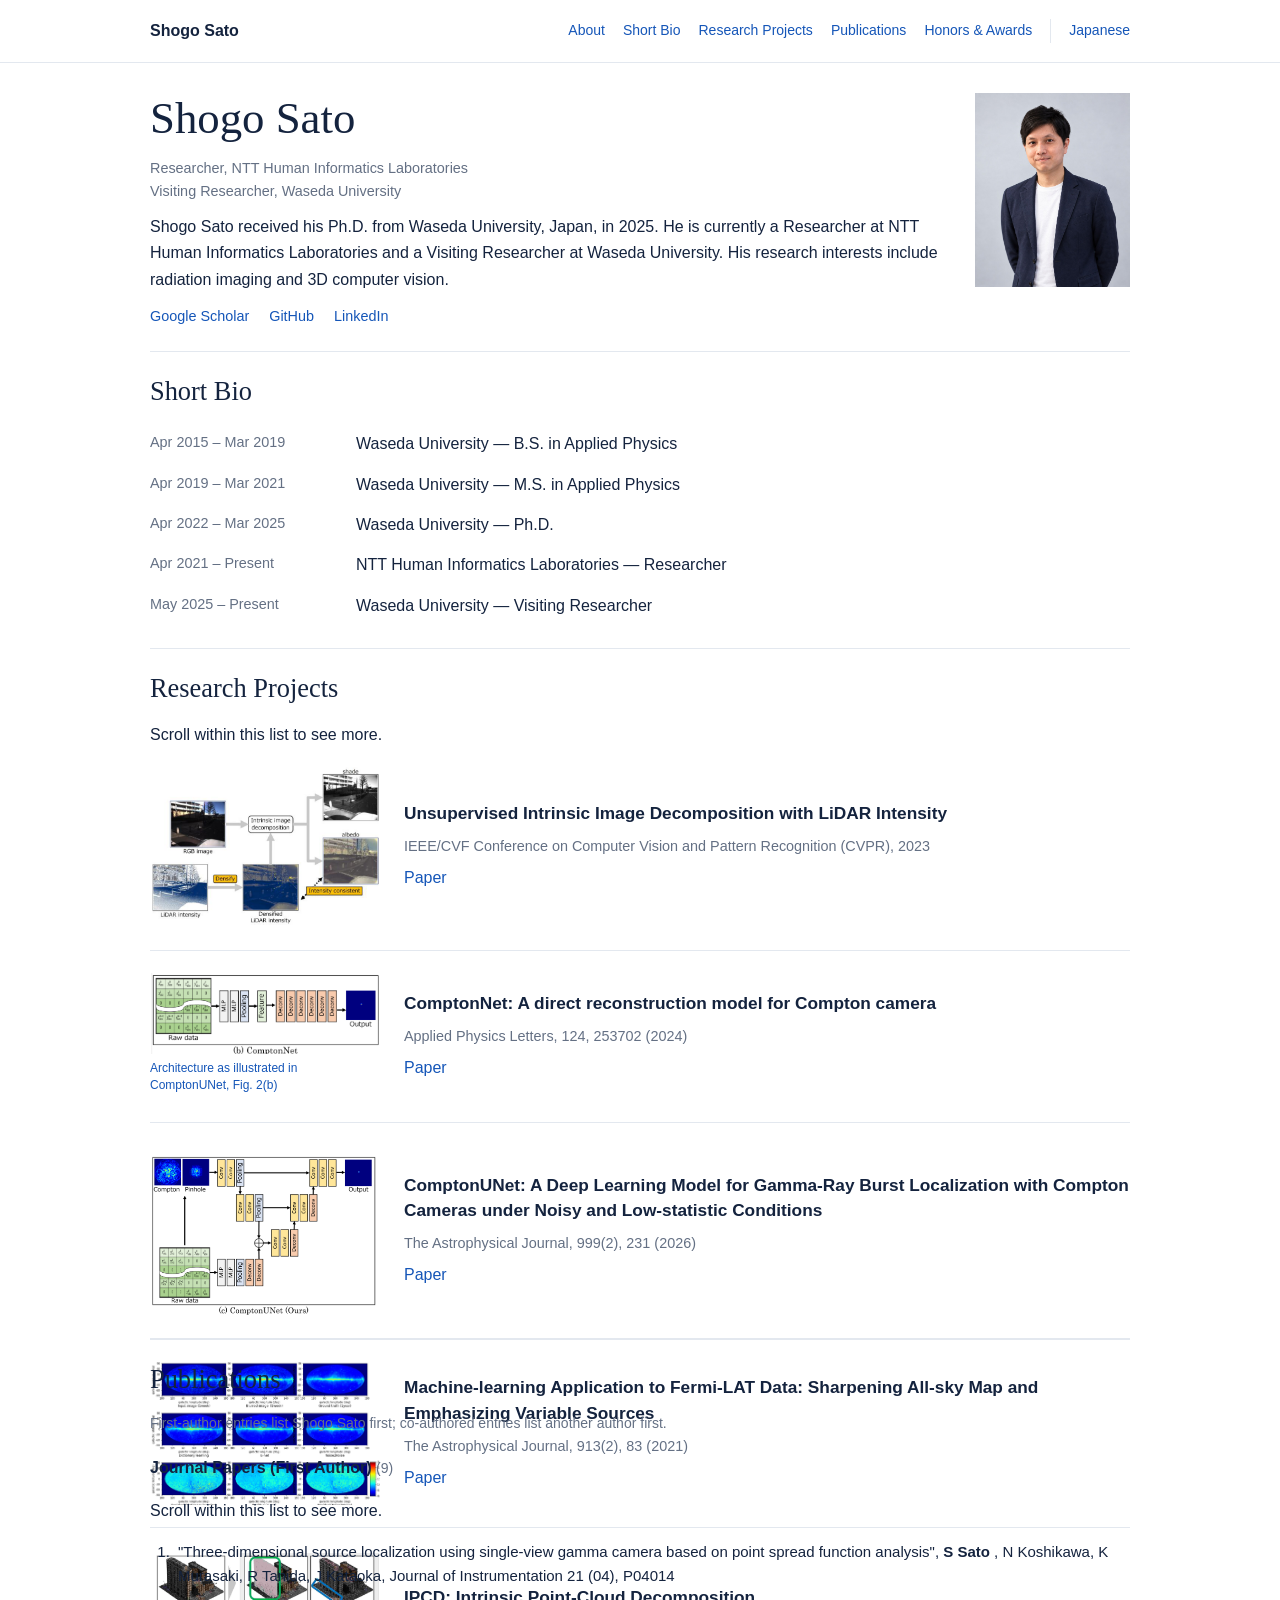
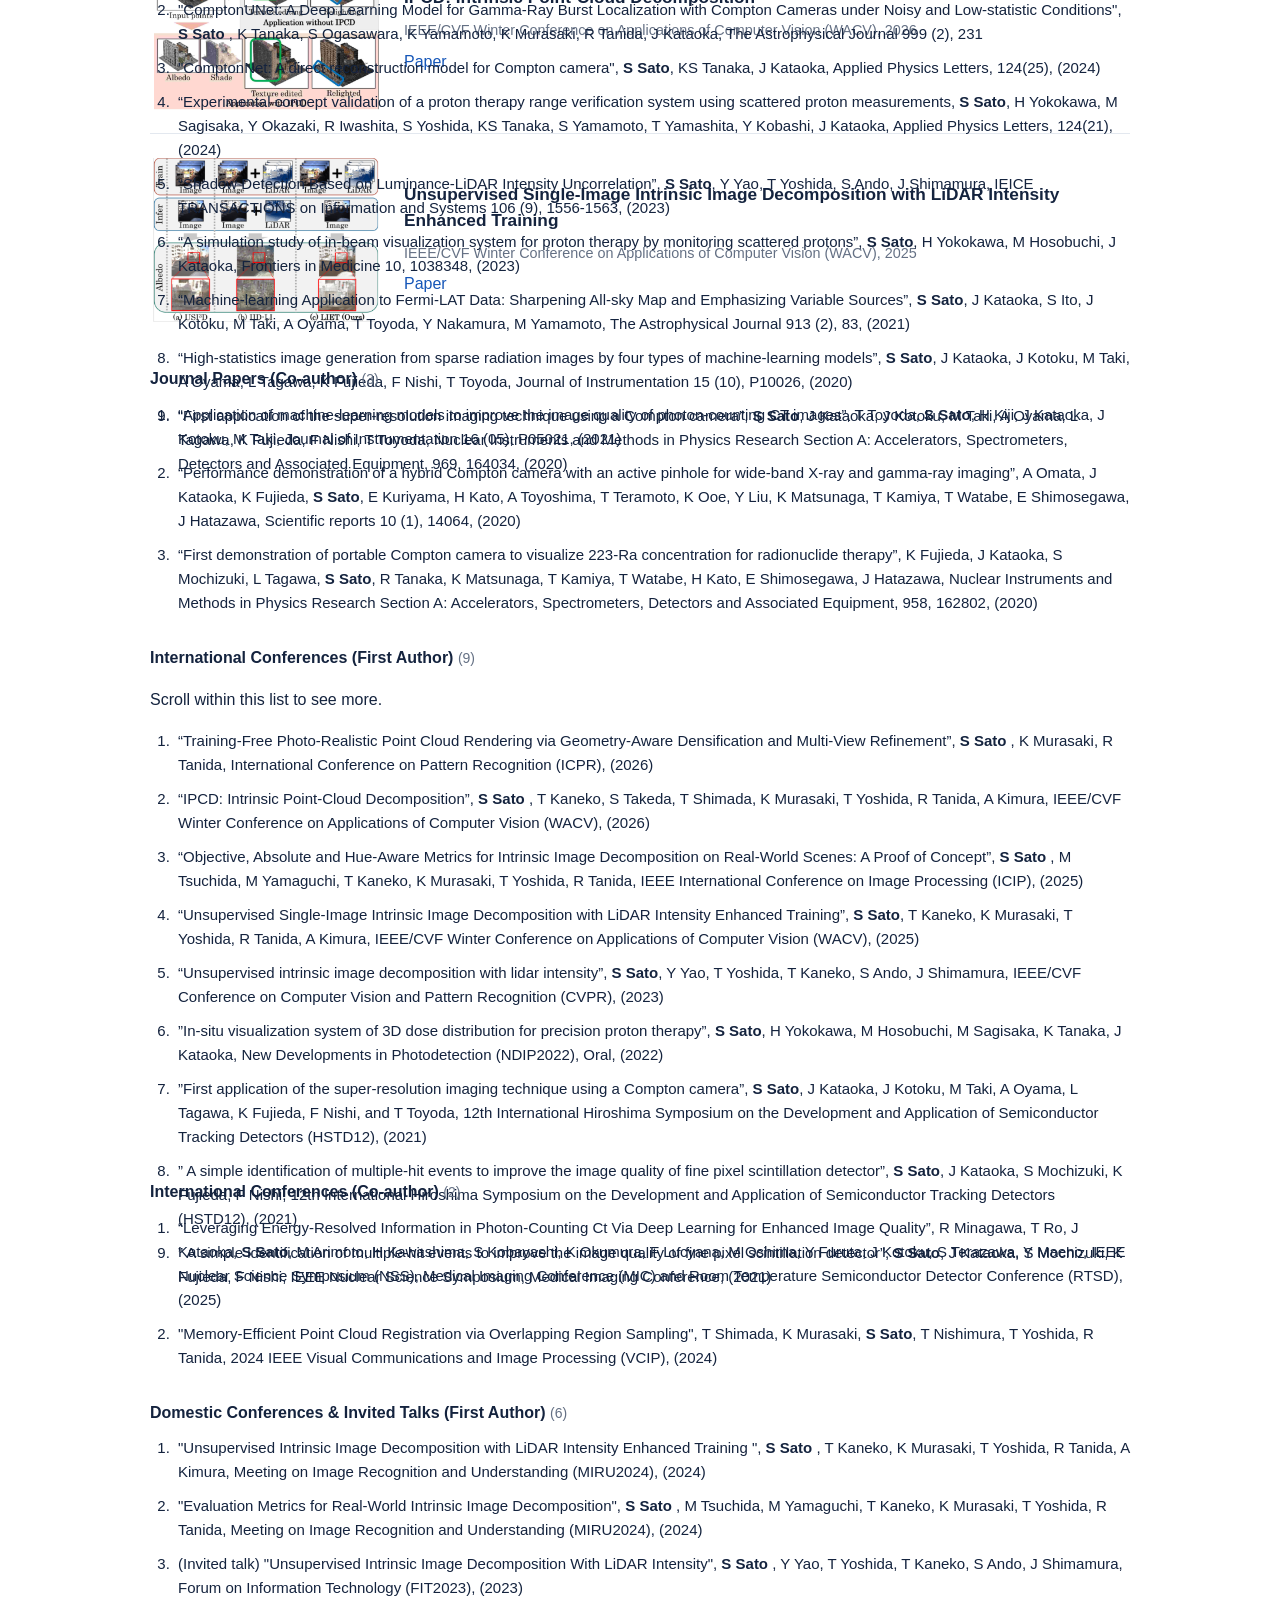
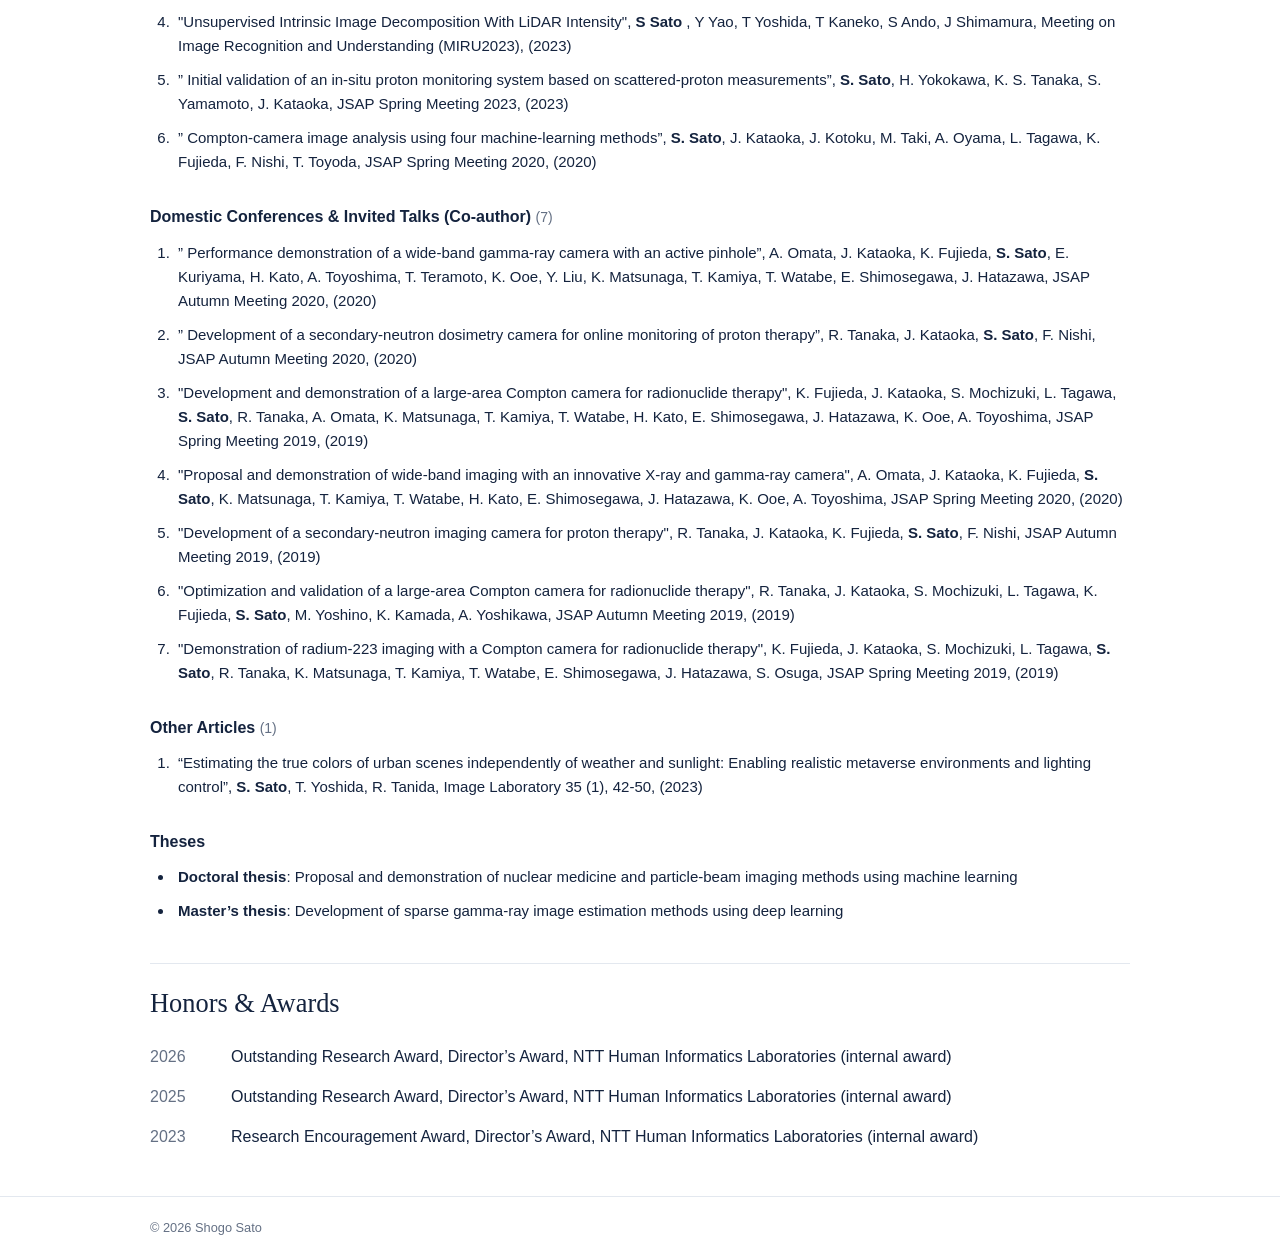
==== commit a857596c: "Add scrollable previews and separate first-author publications: en.html" ====
--- a/en.html
+++ b/en.html
@@ -3,57 +3,94 @@
 <body><header><div class="container nav"><a class="brand" href="#about">Shogo Sato</a><nav aria-label="Main navigation"><a href="#about">About</a><a href="#bio">Short Bio</a><a href="#research">Research Projects</a><a href="#publications">Publications</a><a href="#awards">Honors & Awards</a><a class="language" href="index.html" lang="ja">Japanese</a></nav></div></header>
 <main class="container"><div id="about" class="hero"><div><h1>Shogo Sato</h1><p class="affiliation">Researcher, NTT Human Informatics Laboratories<br>Visiting Researcher, Waseda University</p><p>Shogo Sato received his Ph.D. from Waseda University, Japan, in 2025. He is currently a Researcher at NTT Human Informatics Laboratories and a Visiting Researcher at Waseda University. His research interests include radiation imaging and 3D computer vision.</p><div class="links"><a href="https://scholar.google.com/citations?user=L3wIpmAAAAAJ&amp;hl=en">Google Scholar</a><a href="https://github.com/ShogoSato1996">GitHub</a><a href="https://www.linkedin.com/in/shogo-sato/">LinkedIn</a></div></div><img class="portrait" src="profile-casual.jpg" alt="Portrait of Shogo Sato" width="1122" height="1402"></div>
 <section id="bio"><h2>Short Bio</h2><dl class="bio-list"><div><dt>Apr 2015 – Mar 2019</dt><dd>Waseda University — B.S. in Applied Physics</dd></div><div><dt>Apr 2019 – Mar 2021</dt><dd>Waseda University — M.S. in Applied Physics</dd></div><div><dt>Apr 2022 – Mar 2025</dt><dd>Waseda University — Ph.D.</dd></div><div><dt>Apr 2021 – Present</dt><dd>NTT Human Informatics Laboratories — Researcher</dd></div><div><dt>May 2025 – Present</dt><dd>Waseda University — Visiting Researcher</dd></div></dl></section>
-<section id="research"><h2>Research Projects</h2><article class="research-row"><a href="https://openaccess.thecvf.com/content/CVPR2023/html/Sato_Unsupervised_Intrinsic_Image_Decomposition_With_LiDAR_Intensity_CVPR_2023_paper.html"><img src="cvpr2023-thumbnail.png" alt="Overview of intrinsic image decomposition with LiDAR intensity" width="720" height="510" loading="lazy"></a><div><h3>Unsupervised Intrinsic Image Decomposition with LiDAR Intensity</h3><p class="venue">IEEE/CVF Conference on Computer Vision and Pattern Recognition (CVPR), 2023</p><a href="https://openaccess.thecvf.com/content/CVPR2023/html/Sato_Unsupervised_Intrinsic_Image_Decomposition_With_LiDAR_Intensity_CVPR_2023_paper.html">Paper</a></div></article>
+<section id="research"><h2>Research Projects</h2><p class="scroll-hint" hidden>Scroll within this list to see more.</p><div class="scroll-window research-list" data-preview-count="3" role="region" aria-label="Research projects"><article class="research-row"><a href="https://openaccess.thecvf.com/content/CVPR2023/html/Sato_Unsupervised_Intrinsic_Image_Decomposition_With_LiDAR_Intensity_CVPR_2023_paper.html"><img src="cvpr2023-thumbnail.png" alt="Overview of intrinsic image decomposition with LiDAR intensity" width="720" height="510" loading="lazy"></a><div><h3>Unsupervised Intrinsic Image Decomposition with LiDAR Intensity</h3><p class="venue">IEEE/CVF Conference on Computer Vision and Pattern Recognition (CVPR), 2023</p><a href="https://openaccess.thecvf.com/content/CVPR2023/html/Sato_Unsupervised_Intrinsic_Image_Decomposition_With_LiDAR_Intensity_CVPR_2023_paper.html">Paper</a></div></article>
 <article class="research-row"><div><a href="https://doi.org/10.1063/5.0213950"><img src="comptonnet-thumbnail.png" alt="ComptonNet: A direct reconstruction model for Compton camera" loading="lazy"></a><p class="image-source"><a href="https://arxiv.org/abs/2602.17085">Architecture as illustrated in ComptonUNet, Fig. 2(b)</a></p></div><div><h3>ComptonNet: A direct reconstruction model for Compton camera</h3><p class="venue">Applied Physics Letters, 124, 253702 (2024)</p><a href="https://doi.org/10.1063/5.0213950">Paper</a></div></article>
 <article class="research-row"><div><a href="https://arxiv.org/abs/2602.17085"><img src="comptonunet-thumbnail.png" alt="ComptonUNet: A Deep Learning Model for Gamma-Ray Burst Localization with Compton Cameras under Noisy and Low-statistic Conditions" loading="lazy"></a></div><div><h3>ComptonUNet: A Deep Learning Model for Gamma-Ray Burst Localization with Compton Cameras under Noisy and Low-statistic Conditions</h3><p class="venue">The Astrophysical Journal, 999(2), 231 (2026)</p><a href="https://arxiv.org/abs/2602.17085">Paper</a></div></article>
 <article class="research-row"><div><a href="https://arxiv.org/abs/2104.00916"><img src="fermi-thumbnail.png" alt="Machine-learning Application to Fermi-LAT Data: Sharpening All-sky Map and Emphasizing Variable Sources" loading="lazy"></a></div><div><h3>Machine-learning Application to Fermi-LAT Data: Sharpening All-sky Map and Emphasizing Variable Sources</h3><p class="venue">The Astrophysical Journal, 913(2), 83 (2021)</p><a href="https://arxiv.org/abs/2104.00916">Paper</a></div></article>
 <article class="research-row"><div><a href="https://www.openaccess.thecvf.com/content/WACV2026/html/Sato_IPCD_Intrinsic_Point-Cloud_Decomposition_WACV_2026_paper.html"><img src="ipcd-thumbnail.png" alt="IPCD: Intrinsic Point-Cloud Decomposition" loading="lazy"></a></div><div><h3>IPCD: Intrinsic Point-Cloud Decomposition</h3><p class="venue">IEEE/CVF Winter Conference on Applications of Computer Vision (WACV), 2026</p><a href="https://www.openaccess.thecvf.com/content/WACV2026/html/Sato_IPCD_Intrinsic_Point-Cloud_Decomposition_WACV_2026_paper.html">Paper</a></div></article>
-<article class="research-row"><div><a href="https://openaccess.thecvf.com/content/WACV2025/html/Sato_Unsupervised_Single-Image_Intrinsic_Image_Decomposition_with_LiDAR_Intensity_Enhanced_Training_WACV_2025_paper.html"><img src="liet-thumbnail.png" alt="Unsupervised Single-Image Intrinsic Image Decomposition with LiDAR Intensity Enhanced Training" loading="lazy"></a></div><div><h3>Unsupervised Single-Image Intrinsic Image Decomposition with LiDAR Intensity Enhanced Training</h3><p class="venue">IEEE/CVF Winter Conference on Applications of Computer Vision (WACV), 2025</p><a href="https://openaccess.thecvf.com/content/WACV2025/html/Sato_Unsupervised_Single-Image_Intrinsic_Image_Decomposition_with_LiDAR_Intensity_Enhanced_Training_WACV_2025_paper.html">Paper</a></div></article></section>
+<article class="research-row"><div><a href="https://openaccess.thecvf.com/content/WACV2025/html/Sato_Unsupervised_Single-Image_Intrinsic_Image_Decomposition_with_LiDAR_Intensity_Enhanced_Training_WACV_2025_paper.html"><img src="liet-thumbnail.png" alt="Unsupervised Single-Image Intrinsic Image Decomposition with LiDAR Intensity Enhanced Training" loading="lazy"></a></div><div><h3>Unsupervised Single-Image Intrinsic Image Decomposition with LiDAR Intensity Enhanced Training</h3><p class="venue">IEEE/CVF Winter Conference on Applications of Computer Vision (WACV), 2025</p><a href="https://openaccess.thecvf.com/content/WACV2025/html/Sato_Unsupervised_Single-Image_Intrinsic_Image_Decomposition_with_LiDAR_Intensity_Enhanced_Training_WACV_2025_paper.html">Paper</a></div></article></div></section>
 <section id="publications">
       <div>
         <h2>Publications</h2>
+        <p class="publication-intro">First-author entries list Shogo Sato first; co-authored entries list another author first.</p>
         
-        <div class="publication-group"><h3>Journal Papers <span class="pub-count">(12)</span></h3><ol class="publication-list"><li>&quot;Three-dimensional source localization using single-view gamma camera based on point spread function analysis&quot;, <strong>S Sato</strong> , N Koshikawa, K Murasaki, R Tanida, J Kataoka, Journal of Instrumentation 21 (04), P04014</li>
+        <div class="publication-group"><h3>Journal Papers (First Author) <span class="pub-count">(9)</span></h3><p class="scroll-hint" hidden>Scroll within this list to see more.</p><div class="scroll-window" data-preview-count="7" role="region" aria-label="Journal Papers (First Author)"><ol class="publication-list"><li>&quot;Three-dimensional source localization using single-view gamma camera based on point spread function analysis&quot;, <strong>S Sato</strong> , N Koshikawa, K Murasaki, R Tanida, J Kataoka, Journal of Instrumentation 21 (04), P04014</li>
 <li>&quot;ComptonUNet: A Deep Learning Model for Gamma-Ray Burst Localization with Compton Cameras under Noisy and Low-statistic Conditions&quot;, <strong>S Sato</strong> , K Tanaka, S Ogasawara, K Yamamoto, K Murasaki, R Tanida, J Kataoka, The Astrophysical Journal 999 (2), 231</li>
 <li>&quot;ComptonNet: A direct reconstruction model for Compton camera&quot;, <strong>S Sato</strong>, KS Tanaka, J Kataoka, Applied Physics Letters, 124(25), (2024)</li>
 <li>“Experimental concept validation of a proton therapy range verification system using scattered proton measurements, <strong>S Sato</strong>, H Yokokawa, M Sagisaka, Y Okazaki, R Iwashita, S Yoshida, KS Tanaka, S Yamamoto, T Yamashita, Y Kobashi, J Kataoka, Applied Physics Letters, 124(21), (2024)</li>
 <li>“Shadow Detection Based on Luminance-LiDAR Intensity Uncorrelation”, <strong>S Sato</strong>, Y Yao, T Yoshida, S Ando, J Shimamura, IEICE TRANSACTIONS on Information and Systems 106 (9), 1556-1563, (2023)</li>
 <li>“A simulation study of in-beam visualization system for proton therapy by monitoring scattered protons”, <strong>S Sato</strong>, H Yokokawa, M Hosobuchi, J Kataoka, Frontiers in Medicine 10, 1038348, (2023)</li>
-<li>“Application of machine-learning models to improve the image quality of photon-counting CT images”, T Toyoda, <strong>S Sato</strong>, H Kiji, J Kataoka, J Kotoku, M Taki, Journal of Instrumentation 16 (05), P05021, (2021)</li>
 <li>“Machine-learning Application to Fermi-LAT Data: Sharpening All-sky Map and Emphasizing Variable Sources”, <strong>S Sato</strong>, J Kataoka, S Ito, J Kotoku, M Taki, A Oyama, T Toyoda, Y Nakamura, M Yamamoto, The Astrophysical Journal 913 (2), 83, (2021)</li>
 <li>“High-statistics image generation from sparse radiation images by four types of machine-learning models”, <strong>S Sato</strong>, J Kataoka, J Kotoku, M Taki, A Oyama, L Tagawa, K Fujieda, F Nishi, T Toyoda, Journal of Instrumentation 15 (10), P10026, (2020)</li>
+<li>“First application of the super-resolution imaging technique using a Compton camera”, <strong>S Sato</strong>, J Kataoka, J Kotoku, M Taki, A Oyama, L Tagawa, K Fujieda, F Nishi, T Toyoda, Nuclear Instruments and Methods in Physics Research Section A: Accelerators, Spectrometers, Detectors and Associated Equipment, 969, 164034, (2020)</li></ol></div></div>
+<div class="publication-group"><h3>Journal Papers (Co-author) <span class="pub-count">(3)</span></h3><p class="scroll-hint" hidden>Scroll within this list to see more.</p><div class="scroll-window" data-preview-count="7" role="region" aria-label="Journal Papers (Co-author)"><ol class="publication-list"><li>“Application of machine-learning models to improve the image quality of photon-counting CT images”, T Toyoda, <strong>S Sato</strong>, H Kiji, J Kataoka, J Kotoku, M Taki, Journal of Instrumentation 16 (05), P05021, (2021)</li>
 <li>“Performance demonstration of a hybrid Compton camera with an active pinhole for wide-band X-ray and gamma-ray imaging”, A Omata, J Kataoka, K Fujieda, <strong>S Sato</strong>, E Kuriyama, H Kato, A Toyoshima, T Teramoto, K Ooe, Y Liu, K Matsunaga, T Kamiya, T Watabe, E Shimosegawa, J Hatazawa, Scientific reports 10 (1), 14064, (2020)</li>
-<li>“First application of the super-resolution imaging technique using a Compton camera”, <strong>S Sato</strong>, J Kataoka, J Kotoku, M Taki, A Oyama, L Tagawa, K Fujieda, F Nishi, T Toyoda, Nuclear Instruments and Methods in Physics Research Section A: Accelerators, Spectrometers, Detectors and Associated Equipment, 969, 164034, (2020)</li>
-<li>“First demonstration of portable Compton camera to visualize 223-Ra concentration for radionuclide therapy”, K Fujieda, J Kataoka, S Mochizuki, L Tagawa, <strong>S Sato</strong>, R Tanaka, K Matsunaga, T Kamiya, T Watabe, H Kato, E Shimosegawa, J Hatazawa, Nuclear Instruments and Methods in Physics Research Section A: Accelerators, Spectrometers, Detectors and Associated Equipment, 958, 162802, (2020)</li></ol></div>
-<div class="publication-group"><h3>International Conferences <span class="pub-count">(11)</span></h3><ol class="publication-list"><li>“Training-Free Photo-Realistic Point Cloud Rendering via Geometry-Aware Densification and Multi-View Refinement”, <strong>S Sato</strong> , K Murasaki, R Tanida, International Conference on Pattern Recognition (ICPR), (2026)</li>
+<li>“First demonstration of portable Compton camera to visualize 223-Ra concentration for radionuclide therapy”, K Fujieda, J Kataoka, S Mochizuki, L Tagawa, <strong>S Sato</strong>, R Tanaka, K Matsunaga, T Kamiya, T Watabe, H Kato, E Shimosegawa, J Hatazawa, Nuclear Instruments and Methods in Physics Research Section A: Accelerators, Spectrometers, Detectors and Associated Equipment, 958, 162802, (2020)</li></ol></div></div>
+<div class="publication-group"><h3>International Conferences (First Author) <span class="pub-count">(9)</span></h3><p class="scroll-hint" hidden>Scroll within this list to see more.</p><div class="scroll-window" data-preview-count="7" role="region" aria-label="International Conferences (First Author)"><ol class="publication-list"><li>“Training-Free Photo-Realistic Point Cloud Rendering via Geometry-Aware Densification and Multi-View Refinement”, <strong>S Sato</strong> , K Murasaki, R Tanida, International Conference on Pattern Recognition (ICPR), (2026)</li>
 <li>“IPCD: Intrinsic Point-Cloud Decomposition”, <strong>S Sato</strong> , T Kaneko, S Takeda, T Shimada, K Murasaki, T Yoshida, R Tanida, A Kimura, IEEE/CVF Winter Conference on Applications of Computer Vision (WACV), (2026)</li>
-<li>“Leveraging Energy-Resolved Information in Photon-Counting Ct Via Deep Learning for Enhanced Image Quality”, R Minagawa, T Ro, J Kataoka, <strong>S Sato</strong>, M Arimoto, H Kawashima, S Kobayashi, K Okumura, F Lucyana, M Oshima, Y Furuta, J Kotoku, S Terazawa, Y Maeno, IEEE Nuclear Science Symposium (NSS), Medical Imaging Conference (MIC) and Room Temperature Semiconductor Detector Conference (RTSD), (2025)</li>
 <li>“Objective, Absolute and Hue-Aware Metrics for Intrinsic Image Decomposition on Real-World Scenes: A Proof of Concept”, <strong>S Sato</strong> , M Tsuchida, M Yamaguchi, T Kaneko, K Murasaki, T Yoshida, R Tanida, IEEE International Conference on Image Processing (ICIP), (2025)</li>
 <li>“Unsupervised Single-Image Intrinsic Image Decomposition with LiDAR Intensity Enhanced Training”, <strong>S Sato</strong>, T Kaneko, K Murasaki, T Yoshida, R Tanida, A Kimura, IEEE/CVF Winter Conference on Applications of Computer Vision (WACV), (2025)</li>
-<li>&quot;Memory-Efficient Point Cloud Registration via Overlapping Region Sampling&quot;, T Shimada, K Murasaki, <strong>S Sato</strong>, T Nishimura, T Yoshida, R Tanida, 2024 IEEE Visual Communications and Image Processing (VCIP), (2024)</li>
 <li>“Unsupervised intrinsic image decomposition with lidar intensity”, <strong>S Sato</strong>, Y Yao, T Yoshida, T Kaneko, S Ando, J Shimamura, IEEE/CVF Conference on Computer Vision and Pattern Recognition (CVPR), (2023)</li>
 <li>”In-situ visualization system of 3D dose distribution for precision proton therapy”, <strong>S Sato</strong>, H Yokokawa, M Hosobuchi, M Sagisaka, K Tanaka, J Kataoka, New Developments in Photodetection (NDIP2022), Oral, (2022)</li>
 <li>”First application of the super-resolution imaging technique using a Compton camera”, <strong>S Sato</strong>, J Kataoka, J Kotoku, M Taki, A Oyama, L Tagawa, K Fujieda, F Nishi, and T Toyoda, 12th International Hiroshima Symposium on the Development and Application of Semiconductor Tracking Detectors (HSTD12), (2021)</li>
 <li>” A simple identification of multiple-hit events to improve the image quality of fine pixel scintillation detector”, <strong>S Sato</strong>, J Kataoka, S Mochizuki, K Fujieda, F Nishi, 12th International Hiroshima Symposium on the Development and Application of Semiconductor Tracking Detectors (HSTD12), (2021)</li>
-<li>” A simple identification of multiple-hit events to improve the image quality of fine pixel scintillation detector”, <strong>S Sato</strong>, J Kataoka, S Mochizuki, K Fujieda, F Nishi, IEEE Nuclear Science Symposium, Medical Imaging Conference, (2021)</li></ol></div>
-<div class="publication-group"><h3>Domestic Conferences &amp; Invited Talks <span class="pub-count">(13)</span></h3><ol class="publication-list"><li>&quot;Unsupervised Intrinsic Image Decomposition with LiDAR Intensity Enhanced Training &quot;, <strong>S Sato</strong> , T Kaneko, K Murasaki, T Yoshida, R Tanida, A Kimura, Meeting on Image Recognition and Understanding (MIRU2024), (2024)</li>
+<li>” A simple identification of multiple-hit events to improve the image quality of fine pixel scintillation detector”, <strong>S Sato</strong>, J Kataoka, S Mochizuki, K Fujieda, F Nishi, IEEE Nuclear Science Symposium, Medical Imaging Conference, (2021)</li></ol></div></div>
+<div class="publication-group"><h3>International Conferences (Co-author) <span class="pub-count">(2)</span></h3><p class="scroll-hint" hidden>Scroll within this list to see more.</p><div class="scroll-window" data-preview-count="7" role="region" aria-label="International Conferences (Co-author)"><ol class="publication-list"><li>“Leveraging Energy-Resolved Information in Photon-Counting Ct Via Deep Learning for Enhanced Image Quality”, R Minagawa, T Ro, J Kataoka, <strong>S Sato</strong>, M Arimoto, H Kawashima, S Kobayashi, K Okumura, F Lucyana, M Oshima, Y Furuta, J Kotoku, S Terazawa, Y Maeno, IEEE Nuclear Science Symposium (NSS), Medical Imaging Conference (MIC) and Room Temperature Semiconductor Detector Conference (RTSD), (2025)</li>
+<li>&quot;Memory-Efficient Point Cloud Registration via Overlapping Region Sampling&quot;, T Shimada, K Murasaki, <strong>S Sato</strong>, T Nishimura, T Yoshida, R Tanida, 2024 IEEE Visual Communications and Image Processing (VCIP), (2024)</li></ol></div></div>
+<div class="publication-group"><h3>Domestic Conferences &amp; Invited Talks (First Author) <span class="pub-count">(6)</span></h3><p class="scroll-hint" hidden>Scroll within this list to see more.</p><div class="scroll-window" data-preview-count="7" role="region" aria-label="Domestic Conferences & Invited Talks (First Author)"><ol class="publication-list"><li>&quot;Unsupervised Intrinsic Image Decomposition with LiDAR Intensity Enhanced Training &quot;, <strong>S Sato</strong> , T Kaneko, K Murasaki, T Yoshida, R Tanida, A Kimura, Meeting on Image Recognition and Understanding (MIRU2024), (2024)</li>
 <li>&quot;Evaluation Metrics for Real-World Intrinsic Image Decomposition&quot;, <strong>S Sato</strong> , M Tsuchida, M Yamaguchi, T Kaneko, K Murasaki, T Yoshida, R Tanida, Meeting on Image Recognition and Understanding (MIRU2024), (2024)</li>
 <li>(Invited talk) &quot;Unsupervised Intrinsic Image Decomposition With LiDAR Intensity&quot;, <strong>S Sato</strong> , Y Yao, T Yoshida, T Kaneko, S Ando, J Shimamura, Forum on Information Technology (FIT2023), (2023)</li>
 <li>&quot;Unsupervised Intrinsic Image Decomposition With LiDAR Intensity&quot;, <strong>S Sato</strong> , Y Yao, T Yoshida, T Kaneko, S Ando, J Shimamura, Meeting on Image Recognition and Understanding (MIRU2023), (2023)</li>
 <li>” Initial validation of an in-situ proton monitoring system based on scattered-proton measurements”, <strong>S. Sato</strong>, H. Yokokawa, K. S. Tanaka, S. Yamamoto, J. Kataoka, JSAP Spring Meeting 2023, (2023)</li>
-<li>” Performance demonstration of a wide-band gamma-ray camera with an active pinhole”, A. Omata,  J. Kataoka,  K. Fujieda,  <strong>S. Sato</strong>,  E. Kuriyama,  H. Kato,  A. Toyoshima,  T. Teramoto,  K. Ooe,  Y. Liu,  K. Matsunaga,  T. Kamiya,  T. Watabe,  E. Shimosegawa,  J. Hatazawa, JSAP Autumn Meeting 2020, (2020)</li>
+<li>” Compton-camera image analysis using four machine-learning methods”, <strong>S. Sato</strong>, J. Kataoka, J. Kotoku, M. Taki, A. Oyama, L. Tagawa, K. Fujieda, F. Nishi, T. Toyoda, JSAP Spring Meeting 2020, (2020)</li></ol></div></div>
+<div class="publication-group"><h3>Domestic Conferences &amp; Invited Talks (Co-author) <span class="pub-count">(7)</span></h3><p class="scroll-hint" hidden>Scroll within this list to see more.</p><div class="scroll-window" data-preview-count="7" role="region" aria-label="Domestic Conferences & Invited Talks (Co-author)"><ol class="publication-list"><li>” Performance demonstration of a wide-band gamma-ray camera with an active pinhole”, A. Omata,  J. Kataoka,  K. Fujieda,  <strong>S. Sato</strong>,  E. Kuriyama,  H. Kato,  A. Toyoshima,  T. Teramoto,  K. Ooe,  Y. Liu,  K. Matsunaga,  T. Kamiya,  T. Watabe,  E. Shimosegawa,  J. Hatazawa, JSAP Autumn Meeting 2020, (2020)</li>
 <li>” Development of a secondary-neutron dosimetry camera for online monitoring of proton therapy”, R. Tanaka, J. Kataoka, <strong>S. Sato</strong>, F. Nishi, JSAP Autumn Meeting 2020, (2020)</li>
-<li>” Compton-camera image analysis using four machine-learning methods”, <strong>S. Sato</strong>, J. Kataoka, J. Kotoku, M. Taki, A. Oyama, L. Tagawa, K. Fujieda, F. Nishi, T. Toyoda, JSAP Spring Meeting 2020, (2020)</li>
 <li>&quot;Development and demonstration of a large-area Compton camera for radionuclide therapy&quot;, K. Fujieda,  J. Kataoka,  S. Mochizuki,  L. Tagawa, <strong>S. Sato</strong>, R. Tanaka,  A. Omata,  K. Matsunaga,  T. Kamiya,  T. Watabe,  H. Kato,  E. Shimosegawa,  J. Hatazawa,  K. Ooe,  A. Toyoshima, JSAP Spring Meeting 2019, (2019)</li>
 <li>&quot;Proposal and demonstration of wide-band imaging with an innovative X-ray and gamma-ray camera&quot;, A. Omata,  J. Kataoka,  K. Fujieda, <strong>S. Sato</strong>,  K. Matsunaga,  T. Kamiya,  T. Watabe,  H. Kato,  E. Shimosegawa,  J. Hatazawa,  K. Ooe,  A. Toyoshima, JSAP Spring Meeting 2020, (2020)</li>
 <li>&quot;Development of a secondary-neutron imaging camera for proton therapy&quot;, R. Tanaka,  J. Kataoka,  K. Fujieda, <strong>S. Sato</strong>,  F. Nishi, JSAP Autumn Meeting 2019, (2019)</li>
 <li>&quot;Optimization and validation of a large-area Compton camera for radionuclide therapy&quot;, R. Tanaka,  J. Kataoka,  S. Mochizuki,  L. Tagawa,  K. Fujieda, <strong>S. Sato</strong>,  M. Yoshino,  K. Kamada,  A. Yoshikawa, JSAP Autumn Meeting 2019, (2019)</li>
-<li>&quot;Demonstration of radium-223 imaging with a Compton camera for radionuclide therapy&quot;, K. Fujieda, J. Kataoka, S. Mochizuki, L. Tagawa, <strong>S. Sato</strong>, R. Tanaka, K. Matsunaga, T. Kamiya, T. Watabe, E. Shimosegawa, J. Hatazawa, S. Osuga, JSAP Spring Meeting 2019, (2019)</li></ol></div>
-<div class="publication-group"><h3>Other Articles <span class="pub-count">(1)</span></h3><ol class="publication-list"><li>“Estimating the true colors of urban scenes independently of weather and sunlight: Enabling realistic metaverse environments and lighting control”, <strong>S. Sato</strong>,  T. Yoshida,  R. Tanida, Image Laboratory 35 (1), 42-50, (2023)</li></ol></div>
+<li>&quot;Demonstration of radium-223 imaging with a Compton camera for radionuclide therapy&quot;, K. Fujieda, J. Kataoka, S. Mochizuki, L. Tagawa, <strong>S. Sato</strong>, R. Tanaka, K. Matsunaga, T. Kamiya, T. Watabe, E. Shimosegawa, J. Hatazawa, S. Osuga, JSAP Spring Meeting 2019, (2019)</li></ol></div></div>
+<div class="publication-group"><h3>Other Articles <span class="pub-count">(1)</span></h3><p class="scroll-hint" hidden>Scroll within this list to see more.</p><div class="scroll-window" data-preview-count="7" role="region" aria-label="Other Articles"><ol class="publication-list"><li>“Estimating the true colors of urban scenes independently of weather and sunlight: Enabling realistic metaverse environments and lighting control”, <strong>S. Sato</strong>,  T. Yoshida,  R. Tanida, Image Laboratory 35 (1), 42-50, (2023)</li></ol></div></div>
         <div class="publication-group"><h3>Theses</h3><ul class="publication-list">
         <li><strong>Doctoral thesis</strong>: Proposal and demonstration of nuclear medicine and particle-beam imaging methods using machine learning</li>
         <li><strong>Master’s thesis</strong>: Development of sparse gamma-ray image estimation methods using deep learning</li>
         </ul></div>
       </div>
     </section>
-<section id="awards"><h2>Honors & Awards</h2><ul class="awards"><li><time>2026</time><span>Outstanding Research Award, Director’s Award, NTT Human Informatics Laboratories (internal award)</span></li><li><time>2025</time><span>Outstanding Research Award, Director’s Award, NTT Human Informatics Laboratories (internal award)</span></li><li><time>2023</time><span>Research Encouragement Award, Director’s Award, NTT Human Informatics Laboratories (internal award)</span></li></ul></section></main><footer><div class="container">© 2026 Shogo Sato</div></footer></body></html>+<section id="awards"><h2>Honors & Awards</h2><ul class="awards"><li><time>2026</time><span>Outstanding Research Award, Director’s Award, NTT Human Informatics Laboratories (internal award)</span></li><li><time>2025</time><span>Outstanding Research Award, Director’s Award, NTT Human Informatics Laboratories (internal award)</span></li><li><time>2023</time><span>Research Encouragement Award, Director’s Award, NTT Human Informatics Laboratories (internal award)</span></li></ul></section></main><footer><div class="container">© 2026 Shogo Sato</div></footer>
+<script>
+(() => {
+  const regions = [...document.querySelectorAll('[data-preview-count]')];
+  let frame;
+  function update() {
+    for (const region of regions) {
+      const items = [...region.querySelectorAll(':scope > article, :scope > ol > li')];
+      const count = Number(region.dataset.previewCount);
+      const overflowing = items.length > count;
+      if (overflowing) {
+        const top = region.getBoundingClientRect().top;
+        const bottom = items[count - 1].getBoundingClientRect().bottom;
+        region.style.maxHeight = Math.ceil(bottom - top + region.scrollTop) + 'px';
+        region.tabIndex = 0;
+      } else {
+        region.style.maxHeight = 'none';
+        region.removeAttribute('tabindex');
+      }
+      region.previousElementSibling.hidden = !overflowing;
+    }
+  }
+  function schedule() {
+    cancelAnimationFrame(frame);
+    frame = requestAnimationFrame(update);
+  }
+  window.addEventListener('resize', schedule);
+  for (const image of document.images) image.addEventListener('load', schedule);
+  if (document.fonts) document.fonts.ready.then(schedule);
+  if ('ResizeObserver' in window) {
+    const observer = new ResizeObserver(schedule);
+    regions.forEach(region => region.querySelectorAll('article, li').forEach(item => observer.observe(item)));
+  }
+  schedule();
+})();
+</script>
+</body></html>
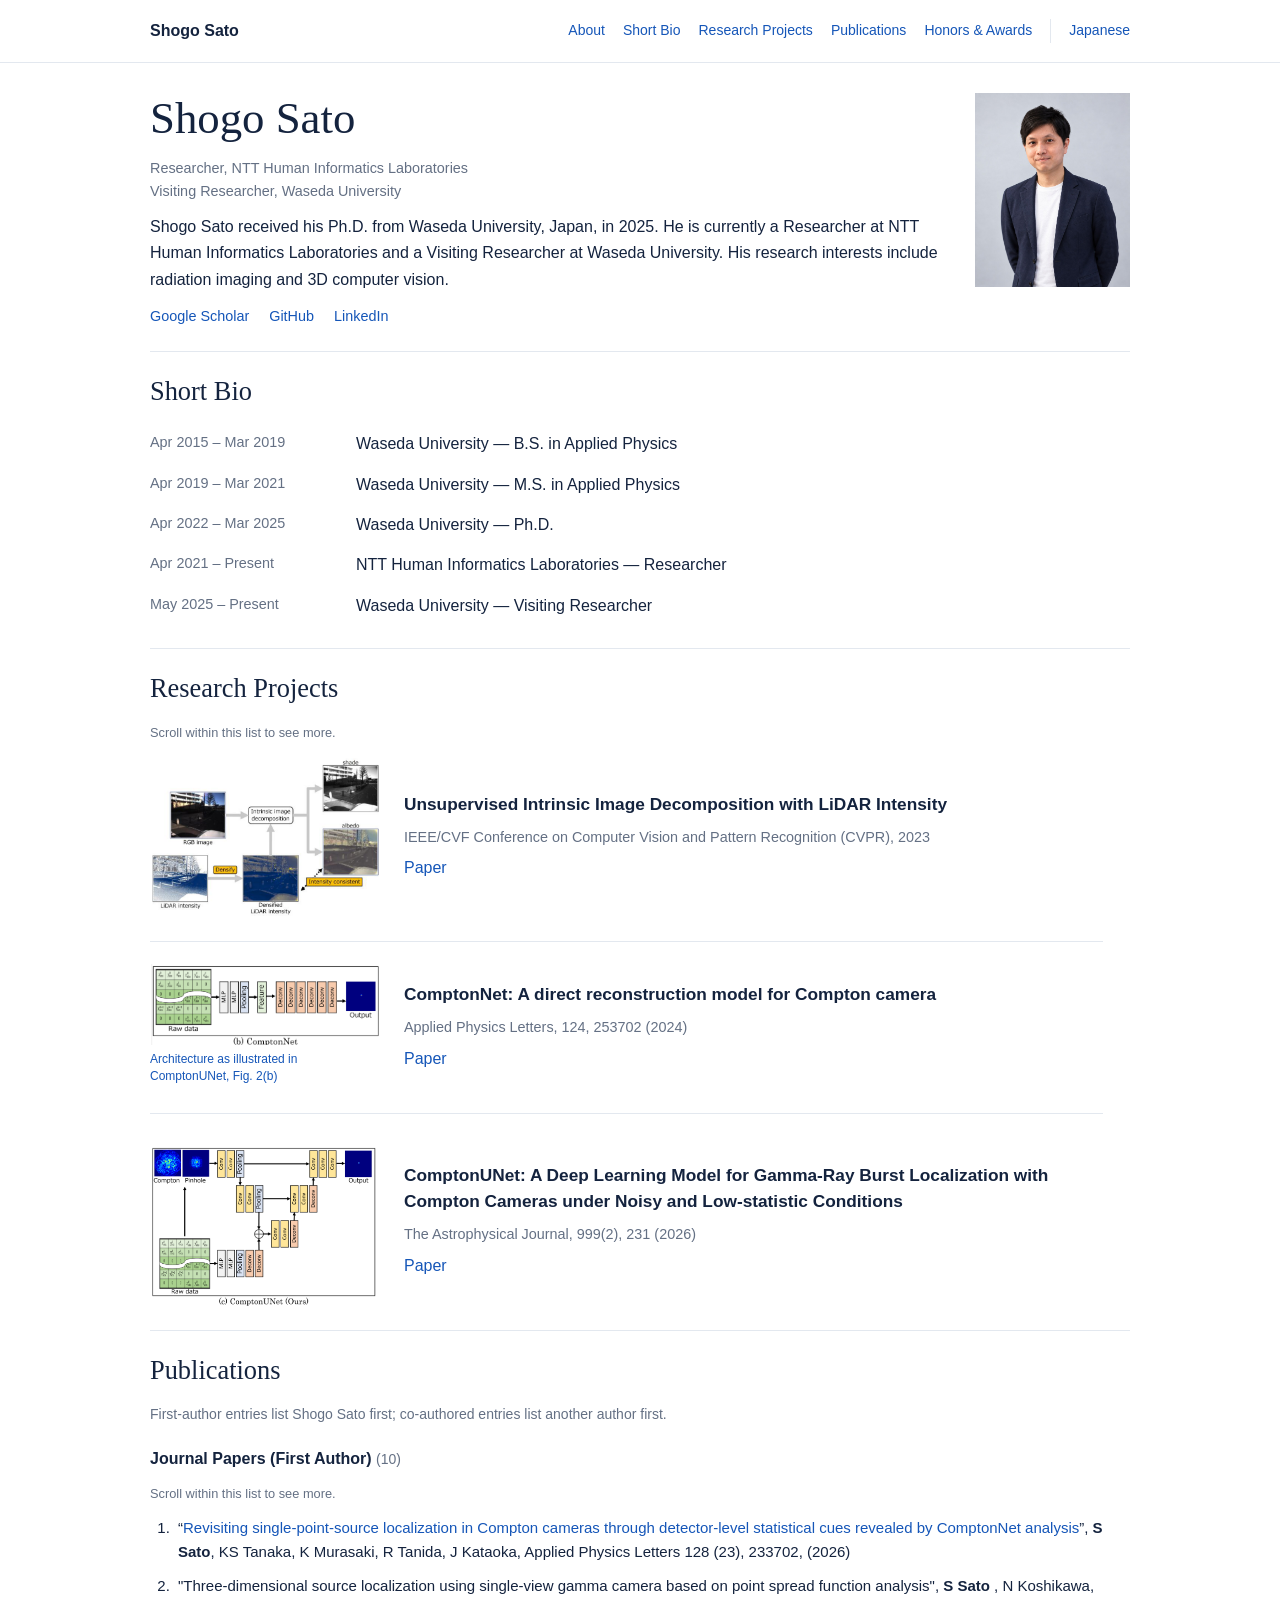
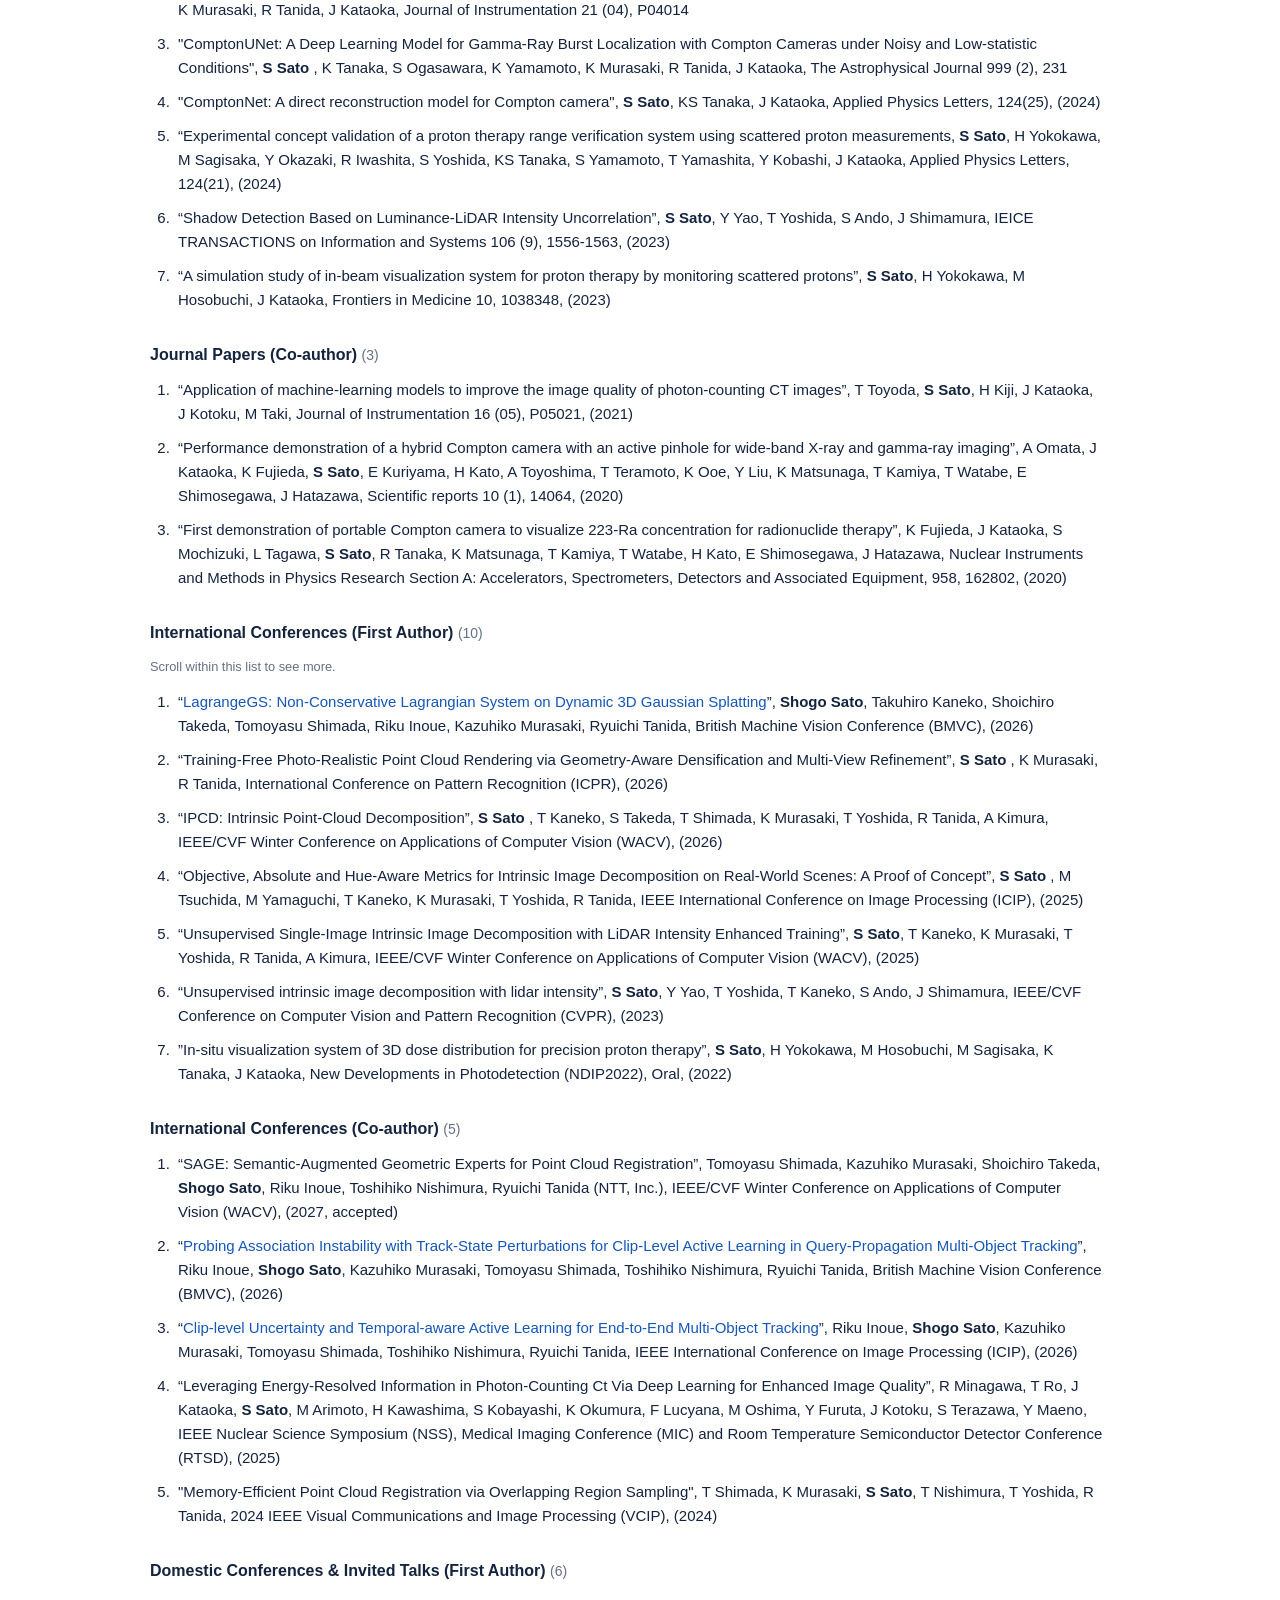
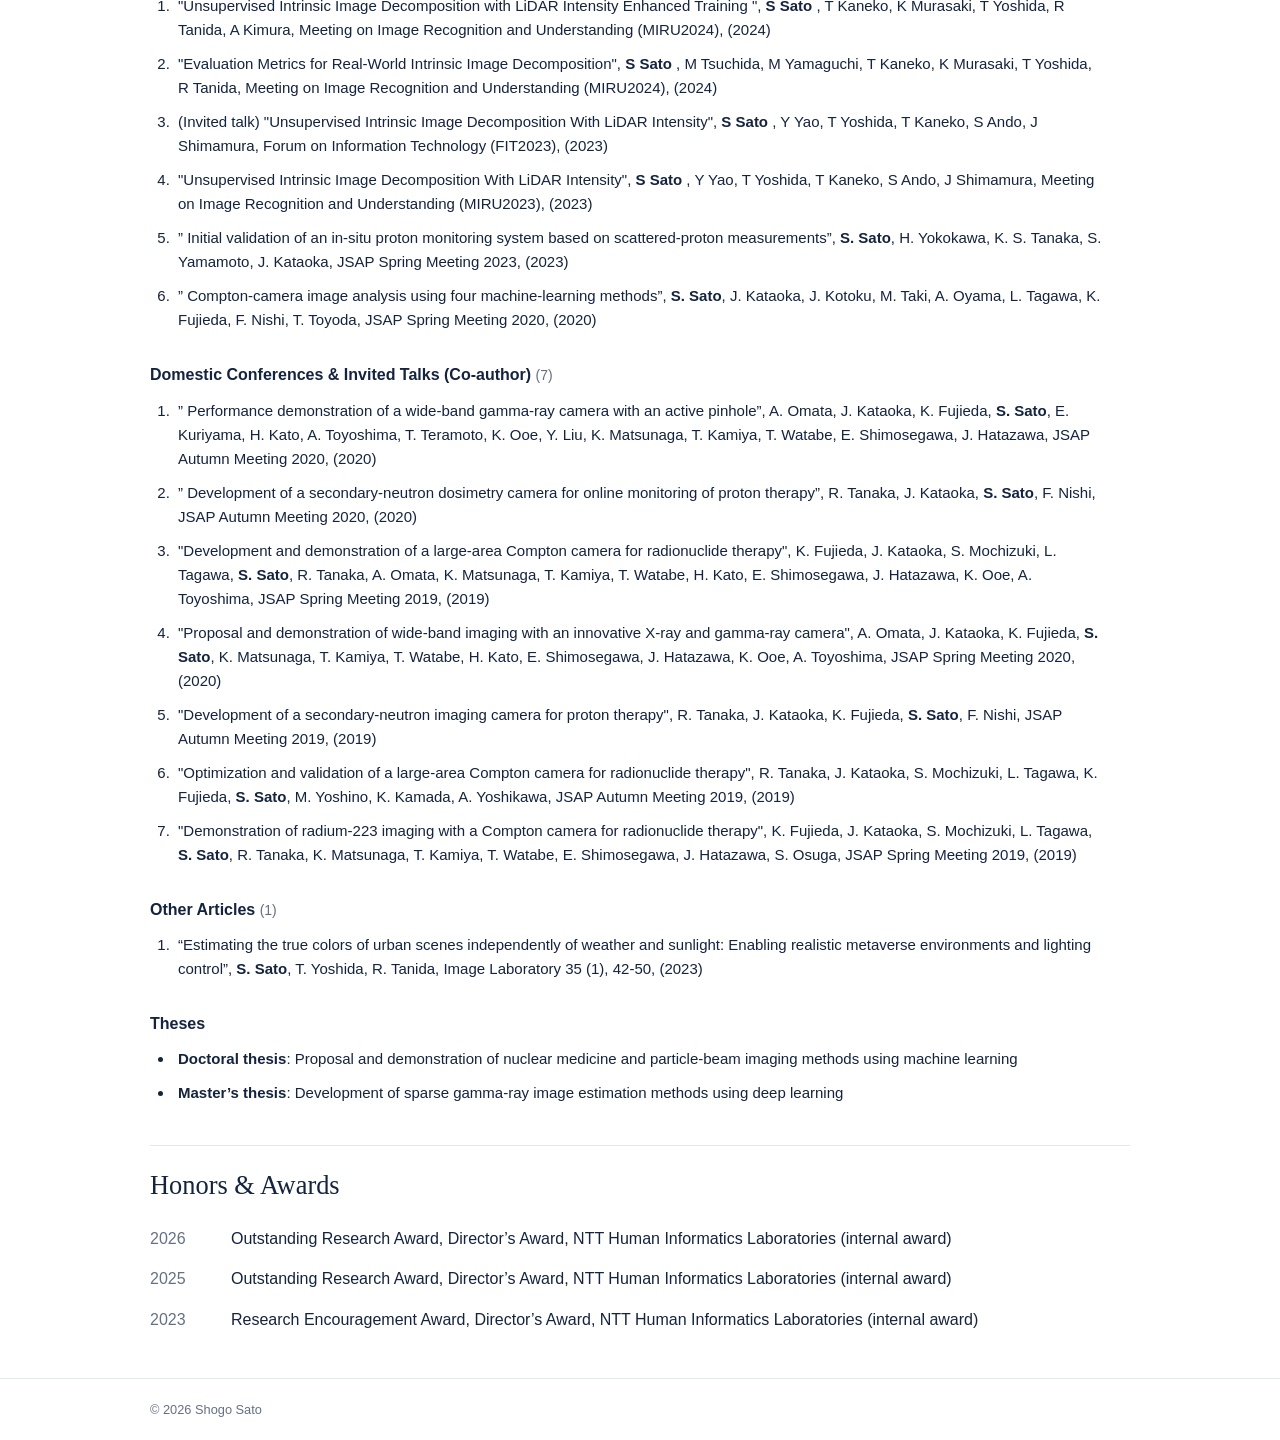
==== commit 3fa00594: "Add five journal and conference publications to en.html" ====
--- a/en.html
+++ b/en.html
@@ -14,7 +14,8 @@
         <h2>Publications</h2>
         <p class="publication-intro">First-author entries list Shogo Sato first; co-authored entries list another author first.</p>
         
-        <div class="publication-group"><h3>Journal Papers (First Author) <span class="pub-count">(9)</span></h3><p class="scroll-hint" hidden>Scroll within this list to see more.</p><div class="scroll-window" data-preview-count="7" role="region" aria-label="Journal Papers (First Author)"><ol class="publication-list"><li>&quot;Three-dimensional source localization using single-view gamma camera based on point spread function analysis&quot;, <strong>S Sato</strong> , N Koshikawa, K Murasaki, R Tanida, J Kataoka, Journal of Instrumentation 21 (04), P04014</li>
+        <div class="publication-group"><h3>Journal Papers (First Author) <span class="pub-count">(10)</span></h3><p class="scroll-hint" hidden>Scroll within this list to see more.</p><div class="scroll-window" data-preview-count="7" role="region" aria-label="Journal Papers (First Author)"><ol class="publication-list"><li>“<a href="https://doi.org/10.1063/5.0326605">Revisiting single-point-source localization in Compton cameras through detector-level statistical cues revealed by ComptonNet analysis</a>”, <strong>S Sato</strong>, KS Tanaka, K Murasaki, R Tanida, J Kataoka, Applied Physics Letters 128 (23), 233702, (2026)</li>
+<li>&quot;Three-dimensional source localization using single-view gamma camera based on point spread function analysis&quot;, <strong>S Sato</strong> , N Koshikawa, K Murasaki, R Tanida, J Kataoka, Journal of Instrumentation 21 (04), P04014</li>
 <li>&quot;ComptonUNet: A Deep Learning Model for Gamma-Ray Burst Localization with Compton Cameras under Noisy and Low-statistic Conditions&quot;, <strong>S Sato</strong> , K Tanaka, S Ogasawara, K Yamamoto, K Murasaki, R Tanida, J Kataoka, The Astrophysical Journal 999 (2), 231</li>
 <li>&quot;ComptonNet: A direct reconstruction model for Compton camera&quot;, <strong>S Sato</strong>, KS Tanaka, J Kataoka, Applied Physics Letters, 124(25), (2024)</li>
 <li>“Experimental concept validation of a proton therapy range verification system using scattered proton measurements, <strong>S Sato</strong>, H Yokokawa, M Sagisaka, Y Okazaki, R Iwashita, S Yoshida, KS Tanaka, S Yamamoto, T Yamashita, Y Kobashi, J Kataoka, Applied Physics Letters, 124(21), (2024)</li>
@@ -26,7 +27,8 @@
 <div class="publication-group"><h3>Journal Papers (Co-author) <span class="pub-count">(3)</span></h3><p class="scroll-hint" hidden>Scroll within this list to see more.</p><div class="scroll-window" data-preview-count="7" role="region" aria-label="Journal Papers (Co-author)"><ol class="publication-list"><li>“Application of machine-learning models to improve the image quality of photon-counting CT images”, T Toyoda, <strong>S Sato</strong>, H Kiji, J Kataoka, J Kotoku, M Taki, Journal of Instrumentation 16 (05), P05021, (2021)</li>
 <li>“Performance demonstration of a hybrid Compton camera with an active pinhole for wide-band X-ray and gamma-ray imaging”, A Omata, J Kataoka, K Fujieda, <strong>S Sato</strong>, E Kuriyama, H Kato, A Toyoshima, T Teramoto, K Ooe, Y Liu, K Matsunaga, T Kamiya, T Watabe, E Shimosegawa, J Hatazawa, Scientific reports 10 (1), 14064, (2020)</li>
 <li>“First demonstration of portable Compton camera to visualize 223-Ra concentration for radionuclide therapy”, K Fujieda, J Kataoka, S Mochizuki, L Tagawa, <strong>S Sato</strong>, R Tanaka, K Matsunaga, T Kamiya, T Watabe, H Kato, E Shimosegawa, J Hatazawa, Nuclear Instruments and Methods in Physics Research Section A: Accelerators, Spectrometers, Detectors and Associated Equipment, 958, 162802, (2020)</li></ol></div></div>
-<div class="publication-group"><h3>International Conferences (First Author) <span class="pub-count">(9)</span></h3><p class="scroll-hint" hidden>Scroll within this list to see more.</p><div class="scroll-window" data-preview-count="7" role="region" aria-label="International Conferences (First Author)"><ol class="publication-list"><li>“Training-Free Photo-Realistic Point Cloud Rendering via Geometry-Aware Densification and Multi-View Refinement”, <strong>S Sato</strong> , K Murasaki, R Tanida, International Conference on Pattern Recognition (ICPR), (2026)</li>
+<div class="publication-group"><h3>International Conferences (First Author) <span class="pub-count">(10)</span></h3><p class="scroll-hint" hidden>Scroll within this list to see more.</p><div class="scroll-window" data-preview-count="7" role="region" aria-label="International Conferences (First Author)"><ol class="publication-list"><li>“<a href="https://arxiv.org/abs/2608.22773">LagrangeGS: Non-Conservative Lagrangian System on Dynamic 3D Gaussian Splatting</a>”, <strong>Shogo Sato</strong>, Takuhiro Kaneko, Shoichiro Takeda, Tomoyasu Shimada, Riku Inoue, Kazuhiko Murasaki, Ryuichi Tanida, British Machine Vision Conference (BMVC), (2026)</li>
+<li>“Training-Free Photo-Realistic Point Cloud Rendering via Geometry-Aware Densification and Multi-View Refinement”, <strong>S Sato</strong> , K Murasaki, R Tanida, International Conference on Pattern Recognition (ICPR), (2026)</li>
 <li>“IPCD: Intrinsic Point-Cloud Decomposition”, <strong>S Sato</strong> , T Kaneko, S Takeda, T Shimada, K Murasaki, T Yoshida, R Tanida, A Kimura, IEEE/CVF Winter Conference on Applications of Computer Vision (WACV), (2026)</li>
 <li>“Objective, Absolute and Hue-Aware Metrics for Intrinsic Image Decomposition on Real-World Scenes: A Proof of Concept”, <strong>S Sato</strong> , M Tsuchida, M Yamaguchi, T Kaneko, K Murasaki, T Yoshida, R Tanida, IEEE International Conference on Image Processing (ICIP), (2025)</li>
 <li>“Unsupervised Single-Image Intrinsic Image Decomposition with LiDAR Intensity Enhanced Training”, <strong>S Sato</strong>, T Kaneko, K Murasaki, T Yoshida, R Tanida, A Kimura, IEEE/CVF Winter Conference on Applications of Computer Vision (WACV), (2025)</li>
@@ -35,7 +37,10 @@
 <li>”First application of the super-resolution imaging technique using a Compton camera”, <strong>S Sato</strong>, J Kataoka, J Kotoku, M Taki, A Oyama, L Tagawa, K Fujieda, F Nishi, and T Toyoda, 12th International Hiroshima Symposium on the Development and Application of Semiconductor Tracking Detectors (HSTD12), (2021)</li>
 <li>” A simple identification of multiple-hit events to improve the image quality of fine pixel scintillation detector”, <strong>S Sato</strong>, J Kataoka, S Mochizuki, K Fujieda, F Nishi, 12th International Hiroshima Symposium on the Development and Application of Semiconductor Tracking Detectors (HSTD12), (2021)</li>
 <li>” A simple identification of multiple-hit events to improve the image quality of fine pixel scintillation detector”, <strong>S Sato</strong>, J Kataoka, S Mochizuki, K Fujieda, F Nishi, IEEE Nuclear Science Symposium, Medical Imaging Conference, (2021)</li></ol></div></div>
-<div class="publication-group"><h3>International Conferences (Co-author) <span class="pub-count">(2)</span></h3><p class="scroll-hint" hidden>Scroll within this list to see more.</p><div class="scroll-window" data-preview-count="7" role="region" aria-label="International Conferences (Co-author)"><ol class="publication-list"><li>“Leveraging Energy-Resolved Information in Photon-Counting Ct Via Deep Learning for Enhanced Image Quality”, R Minagawa, T Ro, J Kataoka, <strong>S Sato</strong>, M Arimoto, H Kawashima, S Kobayashi, K Okumura, F Lucyana, M Oshima, Y Furuta, J Kotoku, S Terazawa, Y Maeno, IEEE Nuclear Science Symposium (NSS), Medical Imaging Conference (MIC) and Room Temperature Semiconductor Detector Conference (RTSD), (2025)</li>
+<div class="publication-group"><h3>International Conferences (Co-author) <span class="pub-count">(5)</span></h3><p class="scroll-hint" hidden>Scroll within this list to see more.</p><div class="scroll-window" data-preview-count="7" role="region" aria-label="International Conferences (Co-author)"><ol class="publication-list"><li>“SAGE: Semantic-Augmented Geometric Experts for Point Cloud Registration”, Tomoyasu Shimada, Kazuhiko Murasaki, Shoichiro Takeda, <strong>Shogo Sato</strong>, Riku Inoue, Toshihiko Nishimura, Ryuichi Tanida (NTT, Inc.), IEEE/CVF Winter Conference on Applications of Computer Vision (WACV), (2027, accepted)</li>
+<li>“<a href="https://arxiv.org/abs/2608.17224">Probing Association Instability with Track-State Perturbations for Clip-Level Active Learning in Query-Propagation Multi-Object Tracking</a>”, Riku Inoue, <strong>Shogo Sato</strong>, Kazuhiko Murasaki, Tomoyasu Shimada, Toshihiko Nishimura, Ryuichi Tanida, British Machine Vision Conference (BMVC), (2026)</li>
+<li>“<a href="https://arxiv.org/abs/2605.09858">Clip-level Uncertainty and Temporal-aware Active Learning for End-to-End Multi-Object Tracking</a>”, Riku Inoue, <strong>Shogo Sato</strong>, Kazuhiko Murasaki, Tomoyasu Shimada, Toshihiko Nishimura, Ryuichi Tanida, IEEE International Conference on Image Processing (ICIP), (2026)</li>
+<li>“Leveraging Energy-Resolved Information in Photon-Counting Ct Via Deep Learning for Enhanced Image Quality”, R Minagawa, T Ro, J Kataoka, <strong>S Sato</strong>, M Arimoto, H Kawashima, S Kobayashi, K Okumura, F Lucyana, M Oshima, Y Furuta, J Kotoku, S Terazawa, Y Maeno, IEEE Nuclear Science Symposium (NSS), Medical Imaging Conference (MIC) and Room Temperature Semiconductor Detector Conference (RTSD), (2025)</li>
 <li>&quot;Memory-Efficient Point Cloud Registration via Overlapping Region Sampling&quot;, T Shimada, K Murasaki, <strong>S Sato</strong>, T Nishimura, T Yoshida, R Tanida, 2024 IEEE Visual Communications and Image Processing (VCIP), (2024)</li></ol></div></div>
 <div class="publication-group"><h3>Domestic Conferences &amp; Invited Talks (First Author) <span class="pub-count">(6)</span></h3><p class="scroll-hint" hidden>Scroll within this list to see more.</p><div class="scroll-window" data-preview-count="7" role="region" aria-label="Domestic Conferences & Invited Talks (First Author)"><ol class="publication-list"><li>&quot;Unsupervised Intrinsic Image Decomposition with LiDAR Intensity Enhanced Training &quot;, <strong>S Sato</strong> , T Kaneko, K Murasaki, T Yoshida, R Tanida, A Kimura, Meeting on Image Recognition and Understanding (MIRU2024), (2024)</li>
 <li>&quot;Evaluation Metrics for Real-World Intrinsic Image Decomposition&quot;, <strong>S Sato</strong> , M Tsuchida, M Yamaguchi, T Kaneko, K Murasaki, T Yoshida, R Tanida, Meeting on Image Recognition and Understanding (MIRU2024), (2024)</li>
--- a/styles.css
+++ b/styles.css
@@ -1,2 +1,10 @@
 :root{--ink:#14233e;--muted:#647084;--line:#e3e8ef;--link:#1556b8}*{box-sizing:border-box}html{scroll-behavior:smooth;scroll-padding-top:20px}body{margin:0;color:var(--ink);background:#fff;font:16px/1.65 -apple-system,BlinkMacSystemFont,"Segoe UI","Hiragino Sans","Yu Gothic",sans-serif}a{color:var(--link);text-decoration:none}a:hover{text-decoration:underline}a:focus-visible{outline:2px solid var(--link);outline-offset:4px}.container{width:min(980px,calc(100% - 40px));margin:auto}header{border-bottom:1px solid var(--line)}.nav{min-height:62px;display:flex;align-items:center;justify-content:space-between;gap:20px}.nav nav{display:flex;flex-wrap:wrap;gap:18px;font-size:.875rem}.brand{font-weight:700;color:var(--ink)}.language{border-left:1px solid var(--line);padding-left:18px}main{padding-top:30px}.hero{display:grid;grid-template-columns:1fr 155px;gap:32px;align-items:start;padding-bottom:22px}h1{font:500 2.8rem/1.15 Georgia,serif;margin:0 0 12px}h2{font:500 1.65rem/1.3 Georgia,"Yu Mincho",serif;margin:0 0 16px}h3{font-size:1rem;margin:16px 0 10px}.hero p{margin:10px 0}.portrait{width:155px;height:auto;aspect-ratio:4/5;object-fit:cover}.affiliation{color:var(--muted);font-size:.9rem}.links{display:flex;gap:20px;flex-wrap:wrap;font-size:.9rem;margin-top:12px}section{padding:22px 0;border-top:1px solid var(--line)}.bio-list{margin:0}.bio-list>div{display:grid;grid-template-columns:190px 1fr;gap:16px;padding:7px 0}.bio-list dt{color:var(--muted);font-size:.9rem}.bio-list dd{margin:0}.research-row{display:grid;grid-template-columns:230px 1fr;gap:24px;align-items:center}.research-row img{display:block;width:100%;height:auto}.research-row h3{font-size:1.08rem;line-height:1.5;margin:0 0 8px}.research-row p{margin:6px 0}.venue{font-size:.9rem;color:var(--muted)}.publication-intro{font-size:.875rem;color:var(--muted);margin:0 0 16px}.publication-group{margin-top:20px}.publication-list{padding-left:24px;margin:8px 0;overflow-wrap:anywhere}.publication-list li{padding:0 0 10px 4px;font-size:.9375rem;line-height:1.6}.pub-count{font-weight:400;color:var(--muted);font-size:.875rem}.awards{list-style:none;margin:0;padding:0}.awards li{display:grid;grid-template-columns:65px 1fr;gap:16px;padding:7px 0}.awards time{color:var(--muted)}footer{border-top:1px solid var(--line);margin-top:16px;padding:20px 0;color:var(--muted);font-size:.8rem}@media(max-width:700px){.nav{align-items:flex-start;flex-direction:column;gap:8px;padding:14px 0}.nav nav{gap:12px}main{padding-top:24px}.hero{grid-template-columns:1fr 105px;gap:16px}.portrait{width:105px}h1{font-size:2rem}.bio-list>div{grid-template-columns:1fr;gap:0;padding:7px 0}.research-row{grid-template-columns:1fr;gap:12px}.research-row img{max-width:300px}section{padding:20px 0}}@media(prefers-reduced-motion:reduce){html{scroll-behavior:auto}}
 .research-row+.research-row{margin-top:22px;padding-top:22px;border-top:1px solid var(--line)}.research-row img{max-height:185px;object-fit:contain;object-position:center}.image-source{font-size:.75rem;line-height:1.4;color:var(--muted);margin:5px 0 0}
+
+.scroll-window{overflow-y:auto;scrollbar-gutter:stable;padding-right:12px}
+.research-list{max-height:640px}
+.publication-group .scroll-window{max-height:740px}
+.scroll-window .publication-list{margin:0}
+.scroll-window:focus-visible{outline:2px solid var(--link);outline-offset:4px}
+.scroll-hint{font-size:.8rem;color:var(--muted);margin:0 0 12px}
+.scroll-hint[hidden]{display:none}
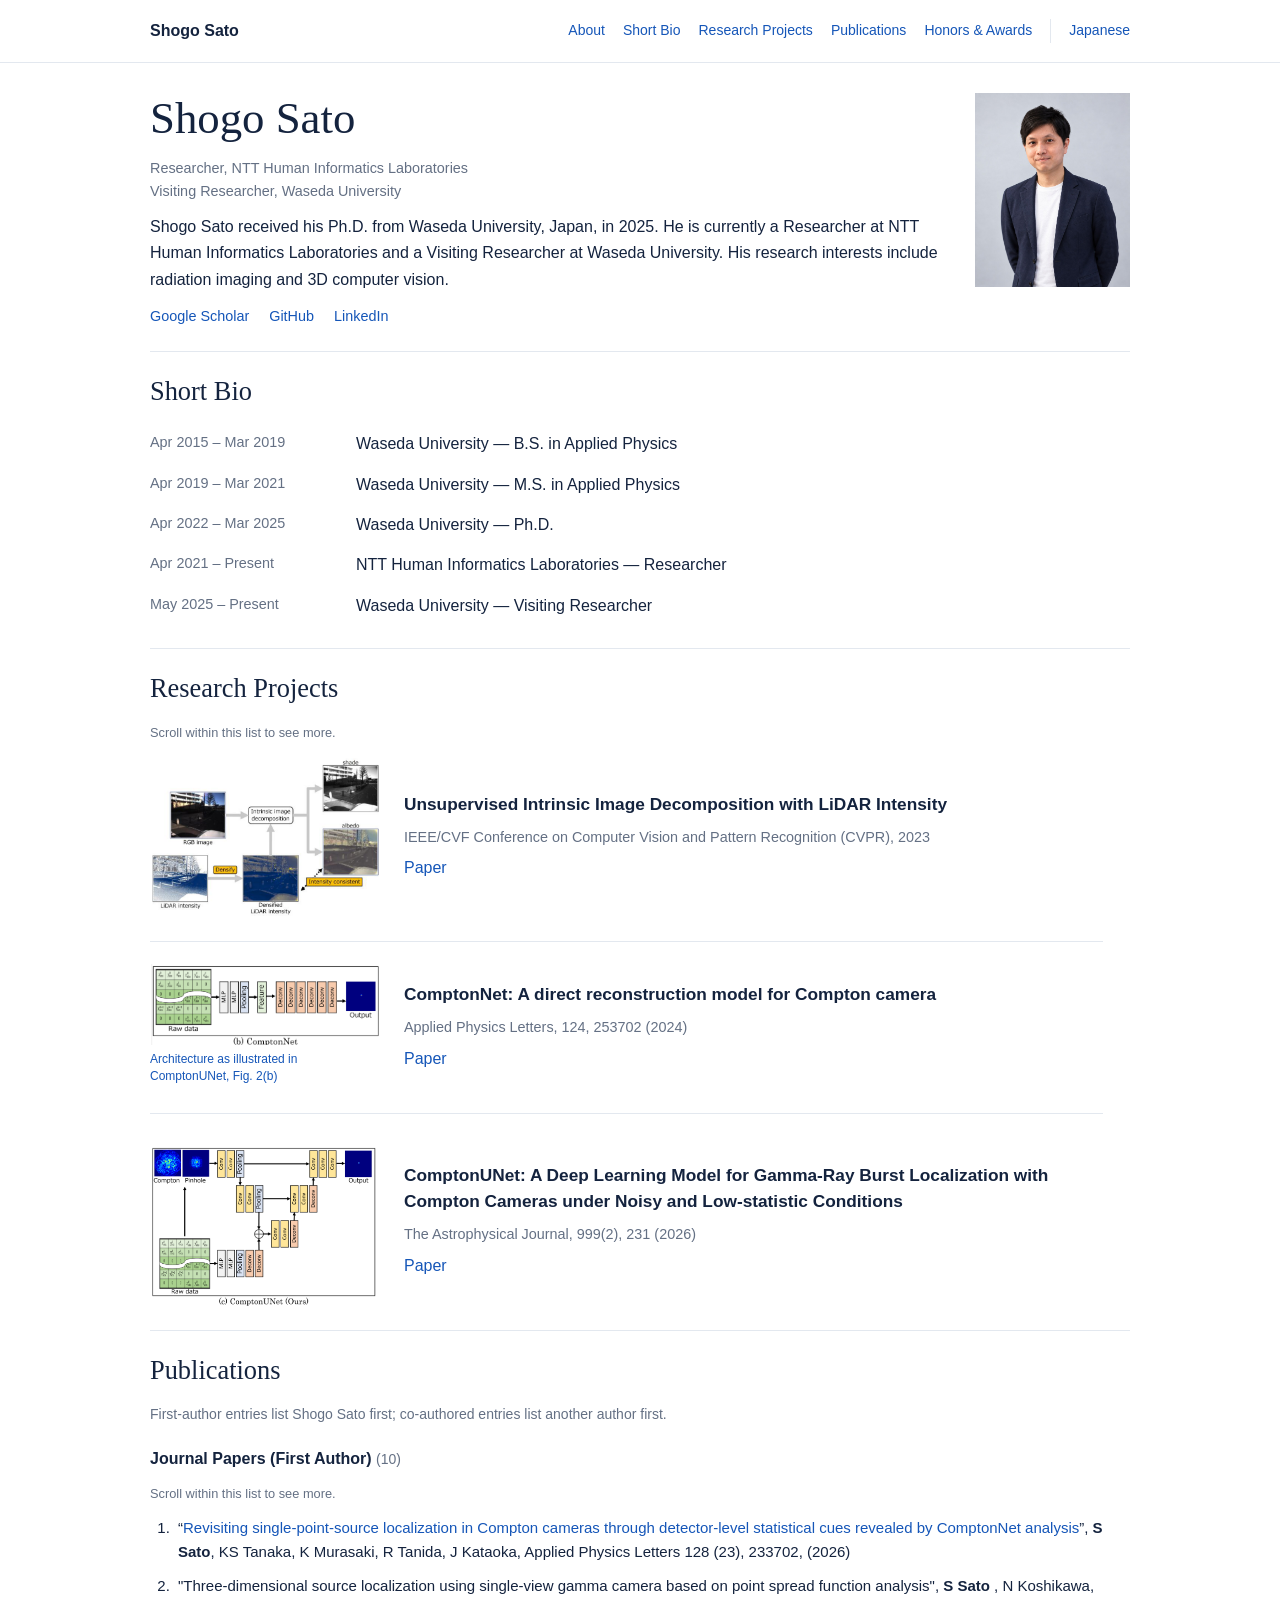
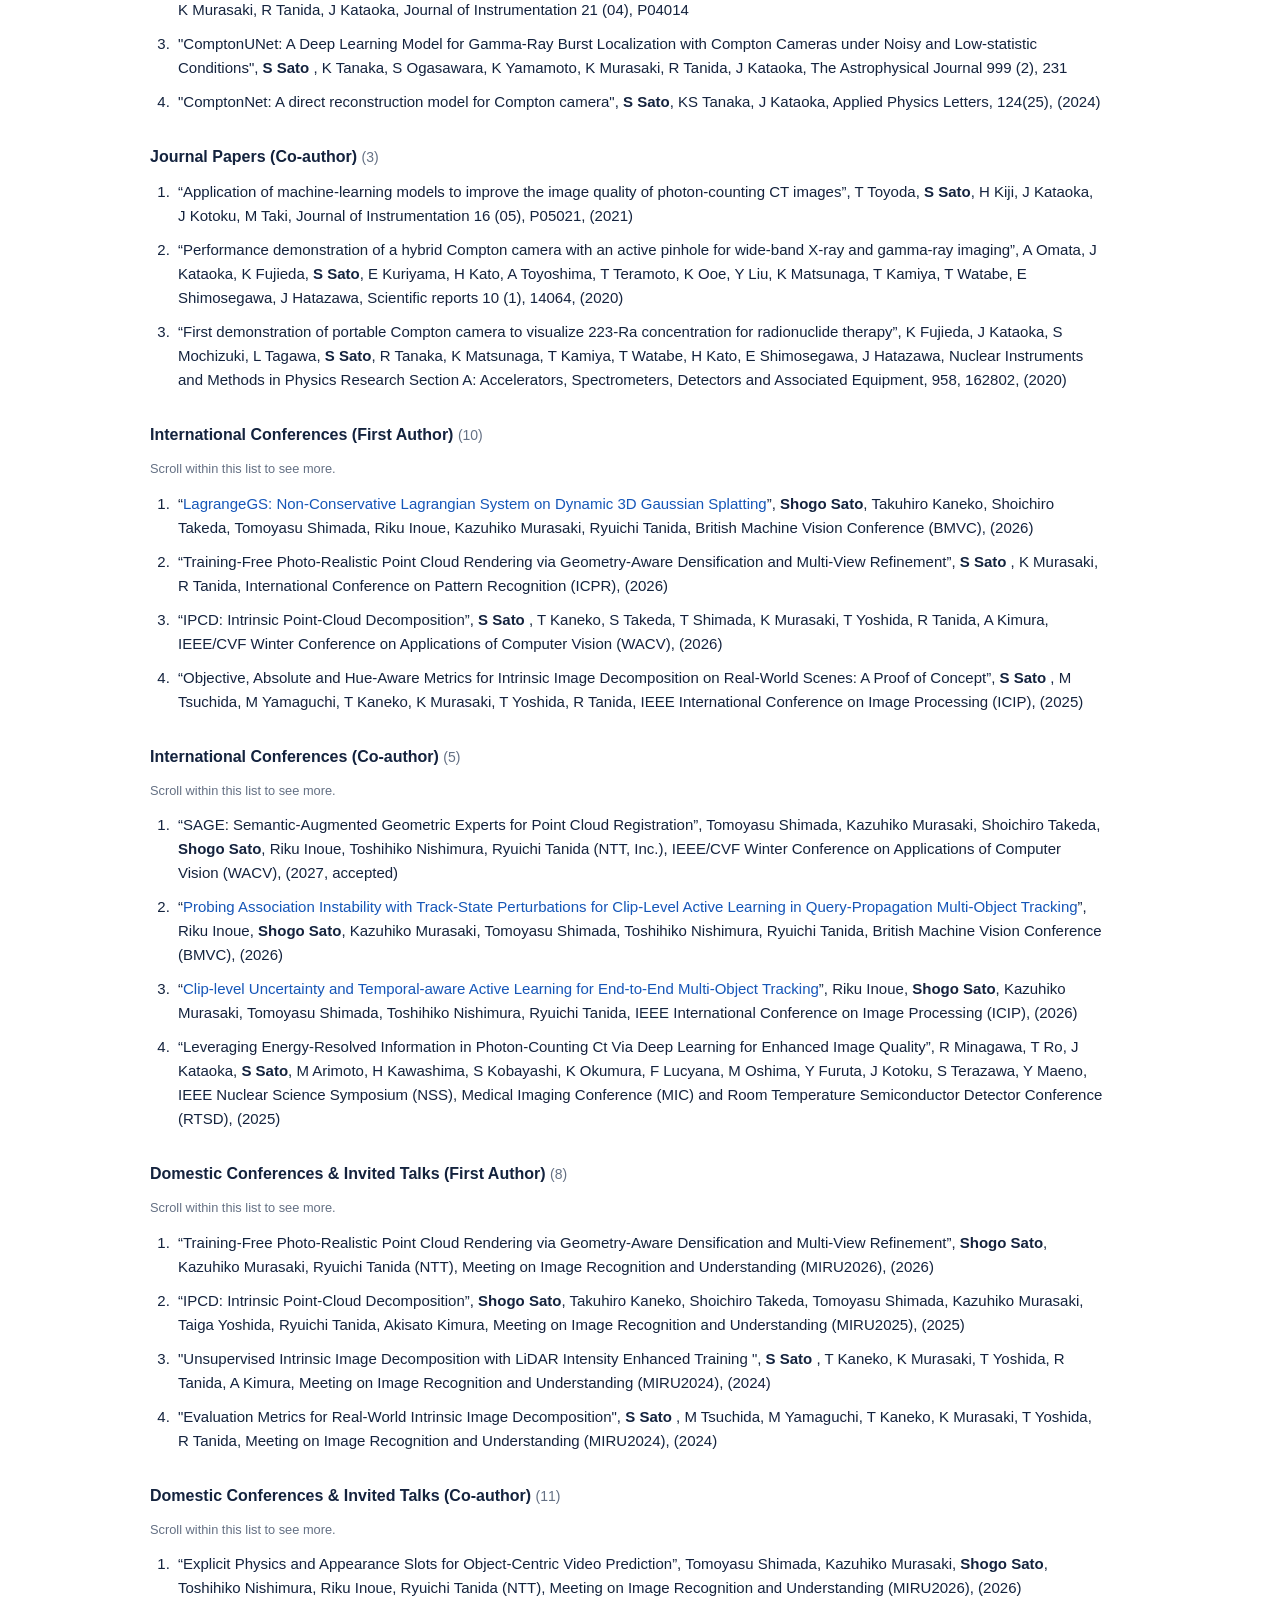
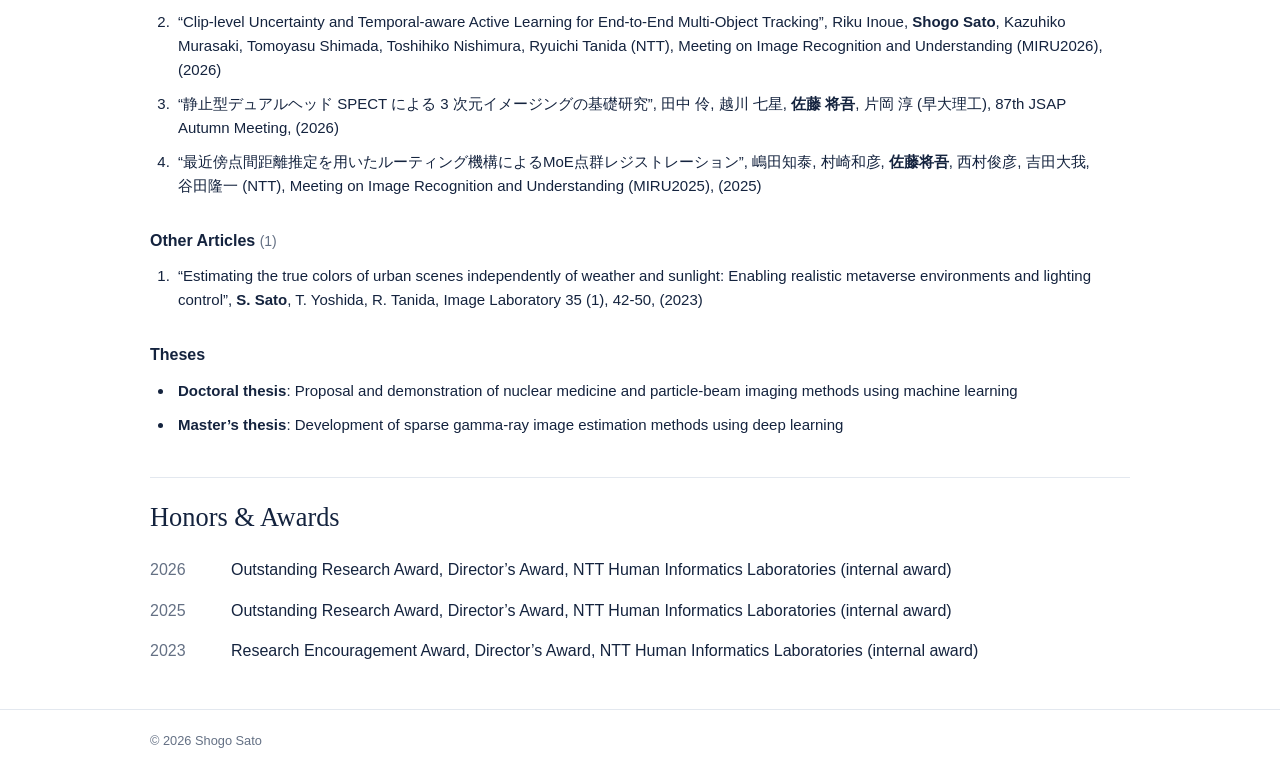
==== commit fe0956cc: "Add domestic conference entries and show four publications: en.html" ====
--- a/en.html
+++ b/en.html
@@ -14,7 +14,7 @@
         <h2>Publications</h2>
         <p class="publication-intro">First-author entries list Shogo Sato first; co-authored entries list another author first.</p>
         
-        <div class="publication-group"><h3>Journal Papers (First Author) <span class="pub-count">(10)</span></h3><p class="scroll-hint" hidden>Scroll within this list to see more.</p><div class="scroll-window" data-preview-count="7" role="region" aria-label="Journal Papers (First Author)"><ol class="publication-list"><li>“<a href="https://doi.org/10.1063/5.0326605">Revisiting single-point-source localization in Compton cameras through detector-level statistical cues revealed by ComptonNet analysis</a>”, <strong>S Sato</strong>, KS Tanaka, K Murasaki, R Tanida, J Kataoka, Applied Physics Letters 128 (23), 233702, (2026)</li>
+        <div class="publication-group"><h3>Journal Papers (First Author) <span class="pub-count">(10)</span></h3><p class="scroll-hint" hidden>Scroll within this list to see more.</p><div class="scroll-window" data-preview-count="4" role="region" aria-label="Journal Papers (First Author)"><ol class="publication-list"><li>“<a href="https://doi.org/10.1063/5.0326605">Revisiting single-point-source localization in Compton cameras through detector-level statistical cues revealed by ComptonNet analysis</a>”, <strong>S Sato</strong>, KS Tanaka, K Murasaki, R Tanida, J Kataoka, Applied Physics Letters 128 (23), 233702, (2026)</li>
 <li>&quot;Three-dimensional source localization using single-view gamma camera based on point spread function analysis&quot;, <strong>S Sato</strong> , N Koshikawa, K Murasaki, R Tanida, J Kataoka, Journal of Instrumentation 21 (04), P04014</li>
 <li>&quot;ComptonUNet: A Deep Learning Model for Gamma-Ray Burst Localization with Compton Cameras under Noisy and Low-statistic Conditions&quot;, <strong>S Sato</strong> , K Tanaka, S Ogasawara, K Yamamoto, K Murasaki, R Tanida, J Kataoka, The Astrophysical Journal 999 (2), 231</li>
 <li>&quot;ComptonNet: A direct reconstruction model for Compton camera&quot;, <strong>S Sato</strong>, KS Tanaka, J Kataoka, Applied Physics Letters, 124(25), (2024)</li>
@@ -24,10 +24,10 @@
 <li>“Machine-learning Application to Fermi-LAT Data: Sharpening All-sky Map and Emphasizing Variable Sources”, <strong>S Sato</strong>, J Kataoka, S Ito, J Kotoku, M Taki, A Oyama, T Toyoda, Y Nakamura, M Yamamoto, The Astrophysical Journal 913 (2), 83, (2021)</li>
 <li>“High-statistics image generation from sparse radiation images by four types of machine-learning models”, <strong>S Sato</strong>, J Kataoka, J Kotoku, M Taki, A Oyama, L Tagawa, K Fujieda, F Nishi, T Toyoda, Journal of Instrumentation 15 (10), P10026, (2020)</li>
 <li>“First application of the super-resolution imaging technique using a Compton camera”, <strong>S Sato</strong>, J Kataoka, J Kotoku, M Taki, A Oyama, L Tagawa, K Fujieda, F Nishi, T Toyoda, Nuclear Instruments and Methods in Physics Research Section A: Accelerators, Spectrometers, Detectors and Associated Equipment, 969, 164034, (2020)</li></ol></div></div>
-<div class="publication-group"><h3>Journal Papers (Co-author) <span class="pub-count">(3)</span></h3><p class="scroll-hint" hidden>Scroll within this list to see more.</p><div class="scroll-window" data-preview-count="7" role="region" aria-label="Journal Papers (Co-author)"><ol class="publication-list"><li>“Application of machine-learning models to improve the image quality of photon-counting CT images”, T Toyoda, <strong>S Sato</strong>, H Kiji, J Kataoka, J Kotoku, M Taki, Journal of Instrumentation 16 (05), P05021, (2021)</li>
+<div class="publication-group"><h3>Journal Papers (Co-author) <span class="pub-count">(3)</span></h3><p class="scroll-hint" hidden>Scroll within this list to see more.</p><div class="scroll-window" data-preview-count="4" role="region" aria-label="Journal Papers (Co-author)"><ol class="publication-list"><li>“Application of machine-learning models to improve the image quality of photon-counting CT images”, T Toyoda, <strong>S Sato</strong>, H Kiji, J Kataoka, J Kotoku, M Taki, Journal of Instrumentation 16 (05), P05021, (2021)</li>
 <li>“Performance demonstration of a hybrid Compton camera with an active pinhole for wide-band X-ray and gamma-ray imaging”, A Omata, J Kataoka, K Fujieda, <strong>S Sato</strong>, E Kuriyama, H Kato, A Toyoshima, T Teramoto, K Ooe, Y Liu, K Matsunaga, T Kamiya, T Watabe, E Shimosegawa, J Hatazawa, Scientific reports 10 (1), 14064, (2020)</li>
 <li>“First demonstration of portable Compton camera to visualize 223-Ra concentration for radionuclide therapy”, K Fujieda, J Kataoka, S Mochizuki, L Tagawa, <strong>S Sato</strong>, R Tanaka, K Matsunaga, T Kamiya, T Watabe, H Kato, E Shimosegawa, J Hatazawa, Nuclear Instruments and Methods in Physics Research Section A: Accelerators, Spectrometers, Detectors and Associated Equipment, 958, 162802, (2020)</li></ol></div></div>
-<div class="publication-group"><h3>International Conferences (First Author) <span class="pub-count">(10)</span></h3><p class="scroll-hint" hidden>Scroll within this list to see more.</p><div class="scroll-window" data-preview-count="7" role="region" aria-label="International Conferences (First Author)"><ol class="publication-list"><li>“<a href="https://arxiv.org/abs/2608.22773">LagrangeGS: Non-Conservative Lagrangian System on Dynamic 3D Gaussian Splatting</a>”, <strong>Shogo Sato</strong>, Takuhiro Kaneko, Shoichiro Takeda, Tomoyasu Shimada, Riku Inoue, Kazuhiko Murasaki, Ryuichi Tanida, British Machine Vision Conference (BMVC), (2026)</li>
+<div class="publication-group"><h3>International Conferences (First Author) <span class="pub-count">(10)</span></h3><p class="scroll-hint" hidden>Scroll within this list to see more.</p><div class="scroll-window" data-preview-count="4" role="region" aria-label="International Conferences (First Author)"><ol class="publication-list"><li>“<a href="https://arxiv.org/abs/2608.22773">LagrangeGS: Non-Conservative Lagrangian System on Dynamic 3D Gaussian Splatting</a>”, <strong>Shogo Sato</strong>, Takuhiro Kaneko, Shoichiro Takeda, Tomoyasu Shimada, Riku Inoue, Kazuhiko Murasaki, Ryuichi Tanida, British Machine Vision Conference (BMVC), (2026)</li>
 <li>“Training-Free Photo-Realistic Point Cloud Rendering via Geometry-Aware Densification and Multi-View Refinement”, <strong>S Sato</strong> , K Murasaki, R Tanida, International Conference on Pattern Recognition (ICPR), (2026)</li>
 <li>“IPCD: Intrinsic Point-Cloud Decomposition”, <strong>S Sato</strong> , T Kaneko, S Takeda, T Shimada, K Murasaki, T Yoshida, R Tanida, A Kimura, IEEE/CVF Winter Conference on Applications of Computer Vision (WACV), (2026)</li>
 <li>“Objective, Absolute and Hue-Aware Metrics for Intrinsic Image Decomposition on Real-World Scenes: A Proof of Concept”, <strong>S Sato</strong> , M Tsuchida, M Yamaguchi, T Kaneko, K Murasaki, T Yoshida, R Tanida, IEEE International Conference on Image Processing (ICIP), (2025)</li>
@@ -37,25 +37,31 @@
 <li>”First application of the super-resolution imaging technique using a Compton camera”, <strong>S Sato</strong>, J Kataoka, J Kotoku, M Taki, A Oyama, L Tagawa, K Fujieda, F Nishi, and T Toyoda, 12th International Hiroshima Symposium on the Development and Application of Semiconductor Tracking Detectors (HSTD12), (2021)</li>
 <li>” A simple identification of multiple-hit events to improve the image quality of fine pixel scintillation detector”, <strong>S Sato</strong>, J Kataoka, S Mochizuki, K Fujieda, F Nishi, 12th International Hiroshima Symposium on the Development and Application of Semiconductor Tracking Detectors (HSTD12), (2021)</li>
 <li>” A simple identification of multiple-hit events to improve the image quality of fine pixel scintillation detector”, <strong>S Sato</strong>, J Kataoka, S Mochizuki, K Fujieda, F Nishi, IEEE Nuclear Science Symposium, Medical Imaging Conference, (2021)</li></ol></div></div>
-<div class="publication-group"><h3>International Conferences (Co-author) <span class="pub-count">(5)</span></h3><p class="scroll-hint" hidden>Scroll within this list to see more.</p><div class="scroll-window" data-preview-count="7" role="region" aria-label="International Conferences (Co-author)"><ol class="publication-list"><li>“SAGE: Semantic-Augmented Geometric Experts for Point Cloud Registration”, Tomoyasu Shimada, Kazuhiko Murasaki, Shoichiro Takeda, <strong>Shogo Sato</strong>, Riku Inoue, Toshihiko Nishimura, Ryuichi Tanida (NTT, Inc.), IEEE/CVF Winter Conference on Applications of Computer Vision (WACV), (2027, accepted)</li>
+<div class="publication-group"><h3>International Conferences (Co-author) <span class="pub-count">(5)</span></h3><p class="scroll-hint" hidden>Scroll within this list to see more.</p><div class="scroll-window" data-preview-count="4" role="region" aria-label="International Conferences (Co-author)"><ol class="publication-list"><li>“SAGE: Semantic-Augmented Geometric Experts for Point Cloud Registration”, Tomoyasu Shimada, Kazuhiko Murasaki, Shoichiro Takeda, <strong>Shogo Sato</strong>, Riku Inoue, Toshihiko Nishimura, Ryuichi Tanida (NTT, Inc.), IEEE/CVF Winter Conference on Applications of Computer Vision (WACV), (2027, accepted)</li>
 <li>“<a href="https://arxiv.org/abs/2608.17224">Probing Association Instability with Track-State Perturbations for Clip-Level Active Learning in Query-Propagation Multi-Object Tracking</a>”, Riku Inoue, <strong>Shogo Sato</strong>, Kazuhiko Murasaki, Tomoyasu Shimada, Toshihiko Nishimura, Ryuichi Tanida, British Machine Vision Conference (BMVC), (2026)</li>
 <li>“<a href="https://arxiv.org/abs/2605.09858">Clip-level Uncertainty and Temporal-aware Active Learning for End-to-End Multi-Object Tracking</a>”, Riku Inoue, <strong>Shogo Sato</strong>, Kazuhiko Murasaki, Tomoyasu Shimada, Toshihiko Nishimura, Ryuichi Tanida, IEEE International Conference on Image Processing (ICIP), (2026)</li>
 <li>“Leveraging Energy-Resolved Information in Photon-Counting Ct Via Deep Learning for Enhanced Image Quality”, R Minagawa, T Ro, J Kataoka, <strong>S Sato</strong>, M Arimoto, H Kawashima, S Kobayashi, K Okumura, F Lucyana, M Oshima, Y Furuta, J Kotoku, S Terazawa, Y Maeno, IEEE Nuclear Science Symposium (NSS), Medical Imaging Conference (MIC) and Room Temperature Semiconductor Detector Conference (RTSD), (2025)</li>
 <li>&quot;Memory-Efficient Point Cloud Registration via Overlapping Region Sampling&quot;, T Shimada, K Murasaki, <strong>S Sato</strong>, T Nishimura, T Yoshida, R Tanida, 2024 IEEE Visual Communications and Image Processing (VCIP), (2024)</li></ol></div></div>
-<div class="publication-group"><h3>Domestic Conferences &amp; Invited Talks (First Author) <span class="pub-count">(6)</span></h3><p class="scroll-hint" hidden>Scroll within this list to see more.</p><div class="scroll-window" data-preview-count="7" role="region" aria-label="Domestic Conferences & Invited Talks (First Author)"><ol class="publication-list"><li>&quot;Unsupervised Intrinsic Image Decomposition with LiDAR Intensity Enhanced Training &quot;, <strong>S Sato</strong> , T Kaneko, K Murasaki, T Yoshida, R Tanida, A Kimura, Meeting on Image Recognition and Understanding (MIRU2024), (2024)</li>
+<div class="publication-group"><h3>Domestic Conferences &amp; Invited Talks (First Author) <span class="pub-count">(8)</span></h3><p class="scroll-hint" hidden>Scroll within this list to see more.</p><div class="scroll-window" data-preview-count="4" role="region" aria-label="Domestic Conferences & Invited Talks (First Author)"><ol class="publication-list"><li>“Training-Free Photo-Realistic Point Cloud Rendering via Geometry-Aware Densification and Multi-View Refinement”, <strong>Shogo Sato</strong>, Kazuhiko Murasaki, Ryuichi Tanida (NTT), Meeting on Image Recognition and Understanding (MIRU2026), (2026)</li>
+<li>“IPCD: Intrinsic Point-Cloud Decomposition”, <strong>Shogo Sato</strong>, Takuhiro Kaneko, Shoichiro Takeda, Tomoyasu Shimada, Kazuhiko Murasaki, Taiga Yoshida, Ryuichi Tanida, Akisato Kimura, Meeting on Image Recognition and Understanding (MIRU2025), (2025)</li>
+<li>&quot;Unsupervised Intrinsic Image Decomposition with LiDAR Intensity Enhanced Training &quot;, <strong>S Sato</strong> , T Kaneko, K Murasaki, T Yoshida, R Tanida, A Kimura, Meeting on Image Recognition and Understanding (MIRU2024), (2024)</li>
 <li>&quot;Evaluation Metrics for Real-World Intrinsic Image Decomposition&quot;, <strong>S Sato</strong> , M Tsuchida, M Yamaguchi, T Kaneko, K Murasaki, T Yoshida, R Tanida, Meeting on Image Recognition and Understanding (MIRU2024), (2024)</li>
 <li>(Invited talk) &quot;Unsupervised Intrinsic Image Decomposition With LiDAR Intensity&quot;, <strong>S Sato</strong> , Y Yao, T Yoshida, T Kaneko, S Ando, J Shimamura, Forum on Information Technology (FIT2023), (2023)</li>
 <li>&quot;Unsupervised Intrinsic Image Decomposition With LiDAR Intensity&quot;, <strong>S Sato</strong> , Y Yao, T Yoshida, T Kaneko, S Ando, J Shimamura, Meeting on Image Recognition and Understanding (MIRU2023), (2023)</li>
 <li>” Initial validation of an in-situ proton monitoring system based on scattered-proton measurements”, <strong>S. Sato</strong>, H. Yokokawa, K. S. Tanaka, S. Yamamoto, J. Kataoka, JSAP Spring Meeting 2023, (2023)</li>
 <li>” Compton-camera image analysis using four machine-learning methods”, <strong>S. Sato</strong>, J. Kataoka, J. Kotoku, M. Taki, A. Oyama, L. Tagawa, K. Fujieda, F. Nishi, T. Toyoda, JSAP Spring Meeting 2020, (2020)</li></ol></div></div>
-<div class="publication-group"><h3>Domestic Conferences &amp; Invited Talks (Co-author) <span class="pub-count">(7)</span></h3><p class="scroll-hint" hidden>Scroll within this list to see more.</p><div class="scroll-window" data-preview-count="7" role="region" aria-label="Domestic Conferences & Invited Talks (Co-author)"><ol class="publication-list"><li>” Performance demonstration of a wide-band gamma-ray camera with an active pinhole”, A. Omata,  J. Kataoka,  K. Fujieda,  <strong>S. Sato</strong>,  E. Kuriyama,  H. Kato,  A. Toyoshima,  T. Teramoto,  K. Ooe,  Y. Liu,  K. Matsunaga,  T. Kamiya,  T. Watabe,  E. Shimosegawa,  J. Hatazawa, JSAP Autumn Meeting 2020, (2020)</li>
+<div class="publication-group"><h3>Domestic Conferences &amp; Invited Talks (Co-author) <span class="pub-count">(11)</span></h3><p class="scroll-hint" hidden>Scroll within this list to see more.</p><div class="scroll-window" data-preview-count="4" role="region" aria-label="Domestic Conferences & Invited Talks (Co-author)"><ol class="publication-list"><li>“Explicit Physics and Appearance Slots for Object-Centric Video Prediction”, Tomoyasu Shimada, Kazuhiko Murasaki, <strong>Shogo Sato</strong>, Toshihiko Nishimura, Riku Inoue, Ryuichi Tanida (NTT), Meeting on Image Recognition and Understanding (MIRU2026), (2026)</li>
+<li>“Clip-level Uncertainty and Temporal-aware Active Learning for End-to-End Multi-Object Tracking”, Riku Inoue, <strong>Shogo Sato</strong>, Kazuhiko Murasaki, Tomoyasu Shimada, Toshihiko Nishimura, Ryuichi Tanida (NTT), Meeting on Image Recognition and Understanding (MIRU2026), (2026)</li>
+<li>“静止型デュアルヘッド SPECT による 3 次元イメージングの基礎研究”, 田中 伶, 越川 七星, <strong>佐藤 将吾</strong>, 片岡 淳 (早大理工), 87th JSAP Autumn Meeting, (2026)</li>
+<li>“最近傍点間距離推定を用いたルーティング機構によるMoE点群レジストレーション”, 嶋田知泰, 村崎和彦, <strong>佐藤将吾</strong>, 西村俊彦, 吉田大我, 谷田隆一 (NTT), Meeting on Image Recognition and Understanding (MIRU2025), (2025)</li>
+<li>” Performance demonstration of a wide-band gamma-ray camera with an active pinhole”, A. Omata,  J. Kataoka,  K. Fujieda,  <strong>S. Sato</strong>,  E. Kuriyama,  H. Kato,  A. Toyoshima,  T. Teramoto,  K. Ooe,  Y. Liu,  K. Matsunaga,  T. Kamiya,  T. Watabe,  E. Shimosegawa,  J. Hatazawa, JSAP Autumn Meeting 2020, (2020)</li>
 <li>” Development of a secondary-neutron dosimetry camera for online monitoring of proton therapy”, R. Tanaka, J. Kataoka, <strong>S. Sato</strong>, F. Nishi, JSAP Autumn Meeting 2020, (2020)</li>
 <li>&quot;Development and demonstration of a large-area Compton camera for radionuclide therapy&quot;, K. Fujieda,  J. Kataoka,  S. Mochizuki,  L. Tagawa, <strong>S. Sato</strong>, R. Tanaka,  A. Omata,  K. Matsunaga,  T. Kamiya,  T. Watabe,  H. Kato,  E. Shimosegawa,  J. Hatazawa,  K. Ooe,  A. Toyoshima, JSAP Spring Meeting 2019, (2019)</li>
 <li>&quot;Proposal and demonstration of wide-band imaging with an innovative X-ray and gamma-ray camera&quot;, A. Omata,  J. Kataoka,  K. Fujieda, <strong>S. Sato</strong>,  K. Matsunaga,  T. Kamiya,  T. Watabe,  H. Kato,  E. Shimosegawa,  J. Hatazawa,  K. Ooe,  A. Toyoshima, JSAP Spring Meeting 2020, (2020)</li>
 <li>&quot;Development of a secondary-neutron imaging camera for proton therapy&quot;, R. Tanaka,  J. Kataoka,  K. Fujieda, <strong>S. Sato</strong>,  F. Nishi, JSAP Autumn Meeting 2019, (2019)</li>
 <li>&quot;Optimization and validation of a large-area Compton camera for radionuclide therapy&quot;, R. Tanaka,  J. Kataoka,  S. Mochizuki,  L. Tagawa,  K. Fujieda, <strong>S. Sato</strong>,  M. Yoshino,  K. Kamada,  A. Yoshikawa, JSAP Autumn Meeting 2019, (2019)</li>
 <li>&quot;Demonstration of radium-223 imaging with a Compton camera for radionuclide therapy&quot;, K. Fujieda, J. Kataoka, S. Mochizuki, L. Tagawa, <strong>S. Sato</strong>, R. Tanaka, K. Matsunaga, T. Kamiya, T. Watabe, E. Shimosegawa, J. Hatazawa, S. Osuga, JSAP Spring Meeting 2019, (2019)</li></ol></div></div>
-<div class="publication-group"><h3>Other Articles <span class="pub-count">(1)</span></h3><p class="scroll-hint" hidden>Scroll within this list to see more.</p><div class="scroll-window" data-preview-count="7" role="region" aria-label="Other Articles"><ol class="publication-list"><li>“Estimating the true colors of urban scenes independently of weather and sunlight: Enabling realistic metaverse environments and lighting control”, <strong>S. Sato</strong>,  T. Yoshida,  R. Tanida, Image Laboratory 35 (1), 42-50, (2023)</li></ol></div></div>
+<div class="publication-group"><h3>Other Articles <span class="pub-count">(1)</span></h3><p class="scroll-hint" hidden>Scroll within this list to see more.</p><div class="scroll-window" data-preview-count="4" role="region" aria-label="Other Articles"><ol class="publication-list"><li>“Estimating the true colors of urban scenes independently of weather and sunlight: Enabling realistic metaverse environments and lighting control”, <strong>S. Sato</strong>,  T. Yoshida,  R. Tanida, Image Laboratory 35 (1), 42-50, (2023)</li></ol></div></div>
         <div class="publication-group"><h3>Theses</h3><ul class="publication-list">
         <li><strong>Doctoral thesis</strong>: Proposal and demonstration of nuclear medicine and particle-beam imaging methods using machine learning</li>
         <li><strong>Master’s thesis</strong>: Development of sparse gamma-ray image estimation methods using deep learning</li>
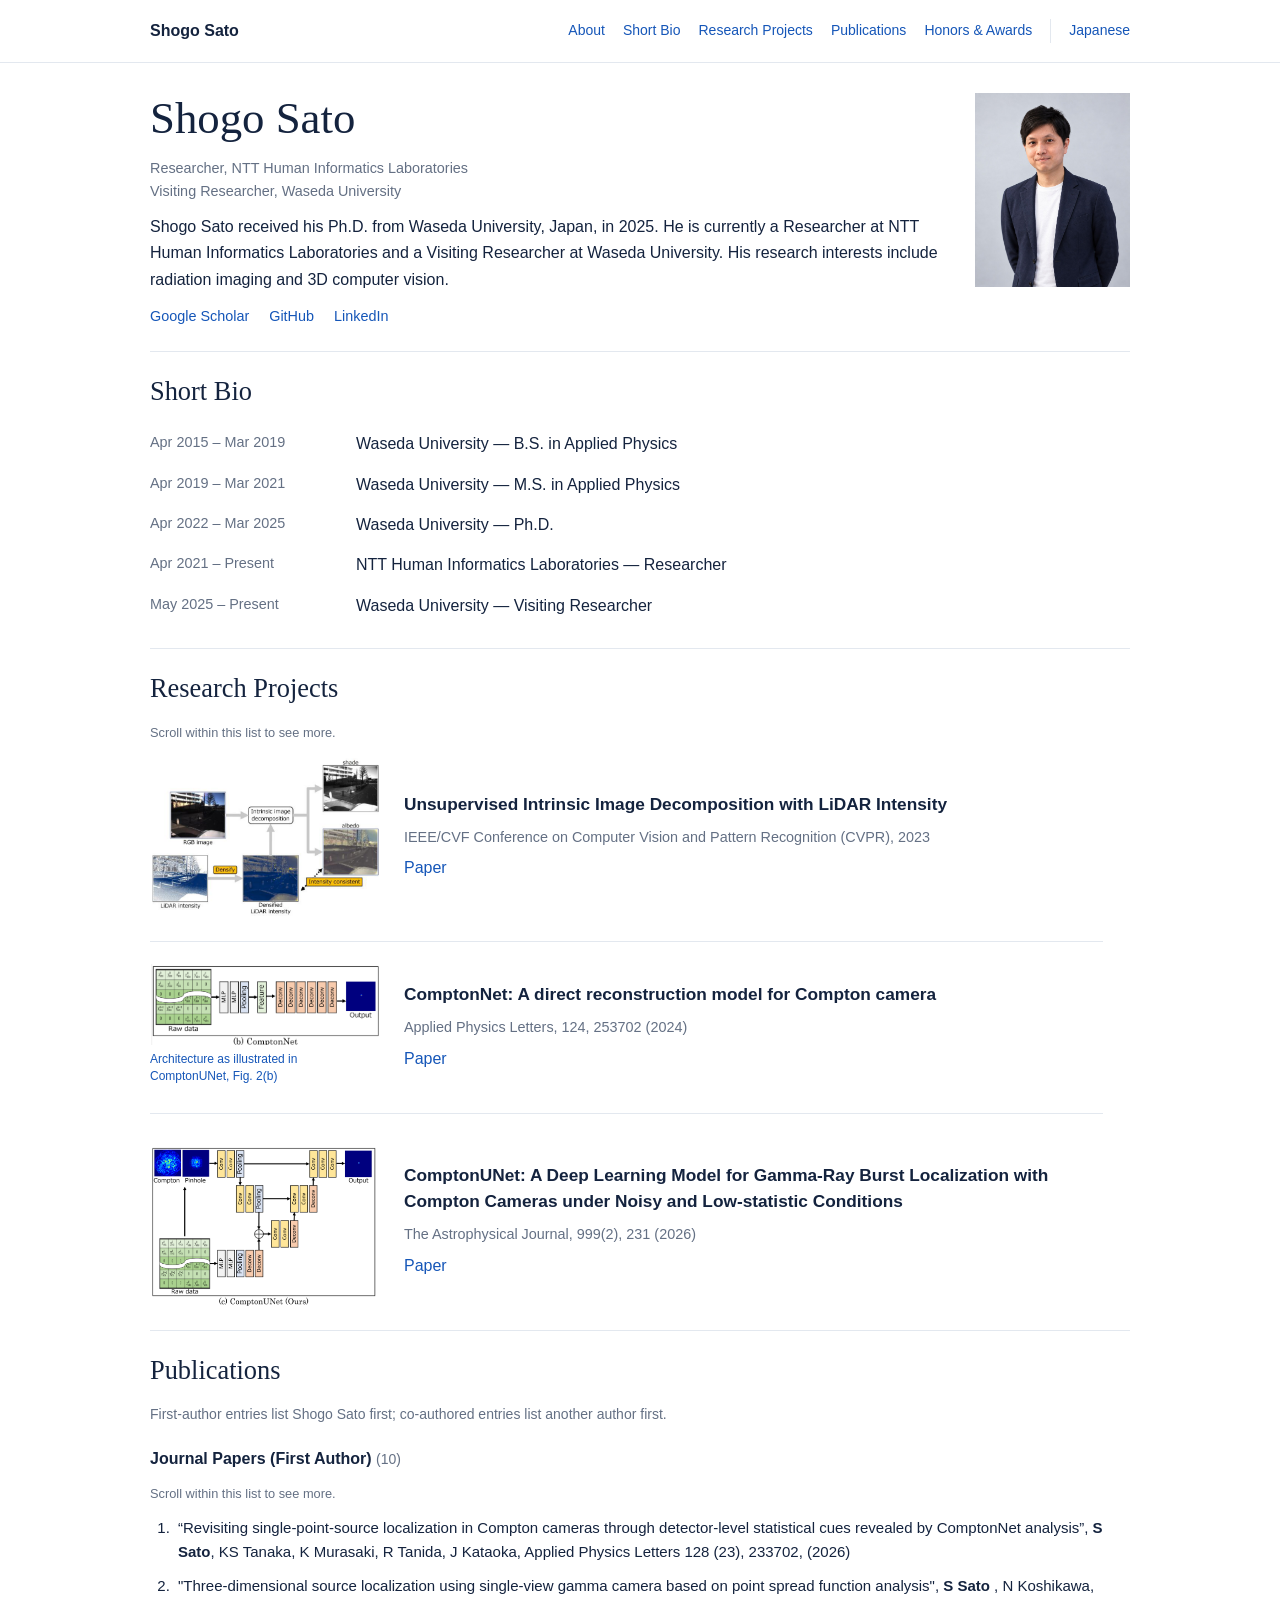
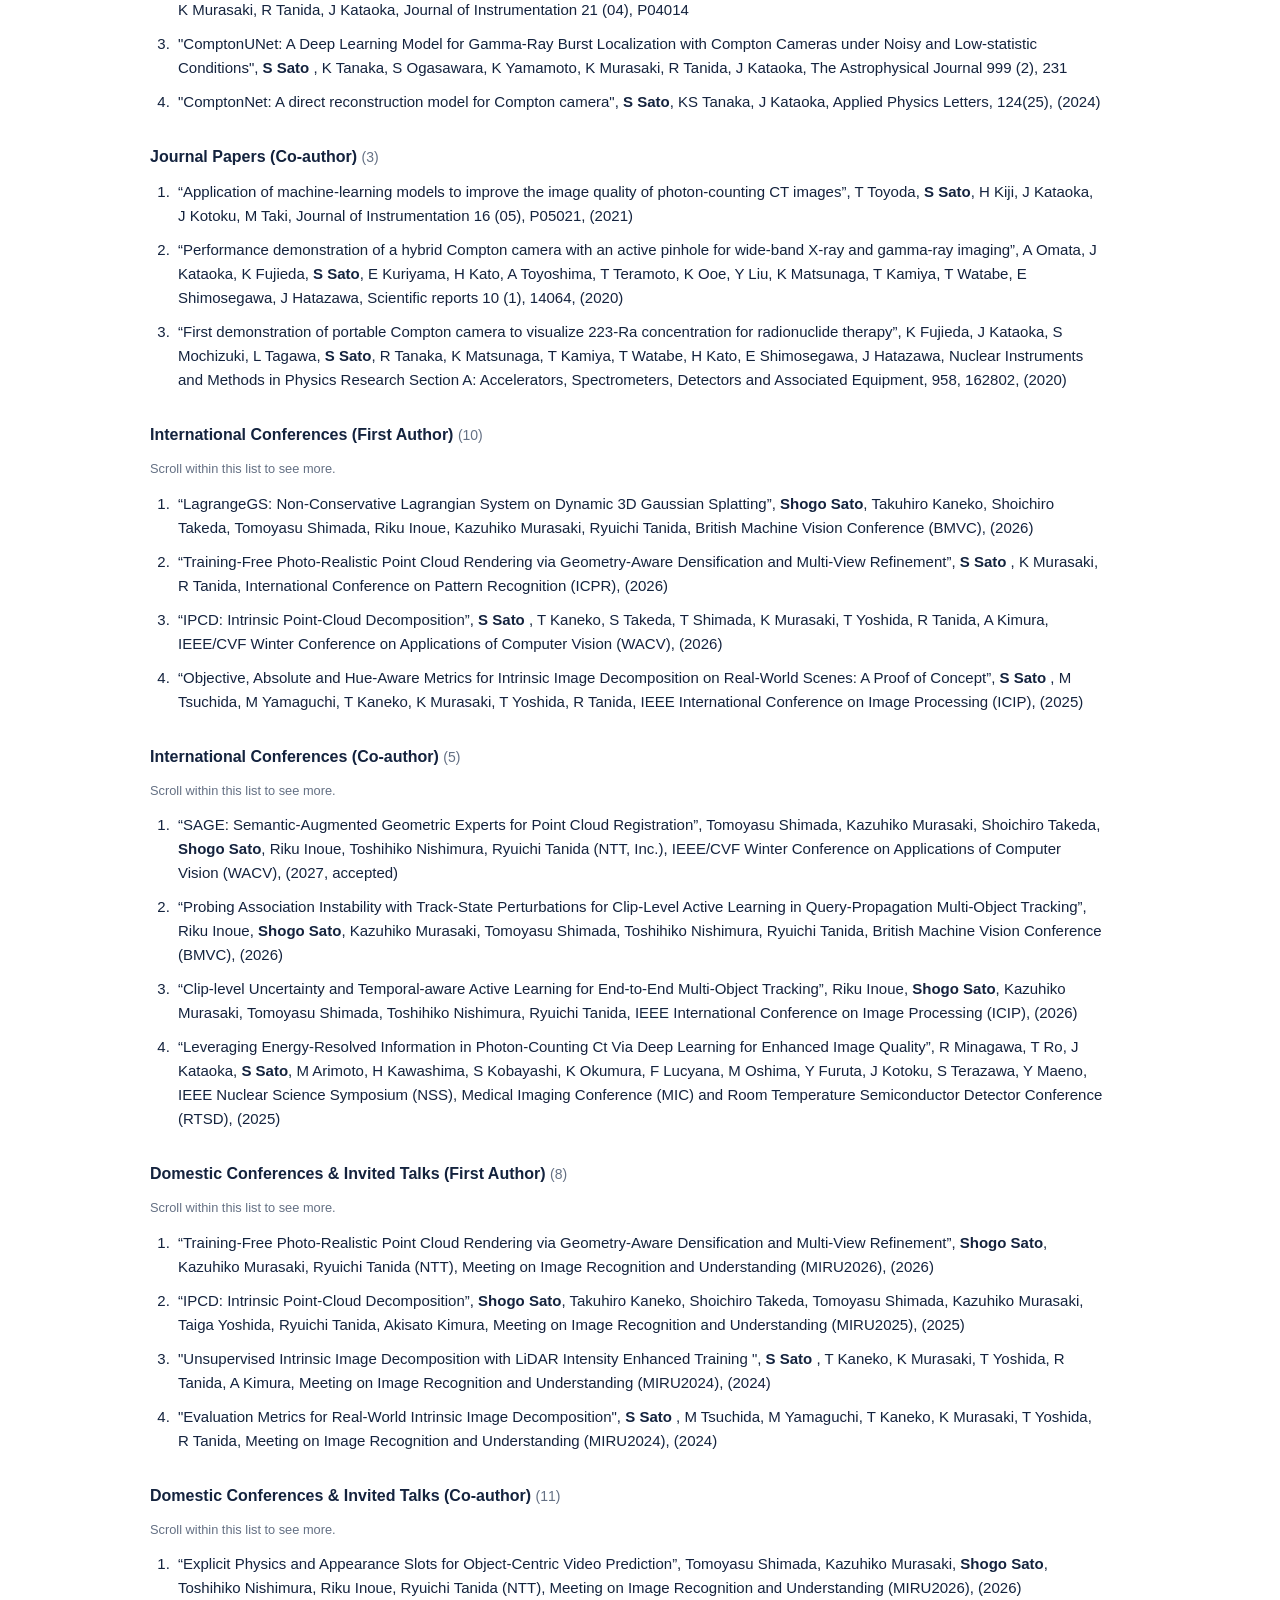
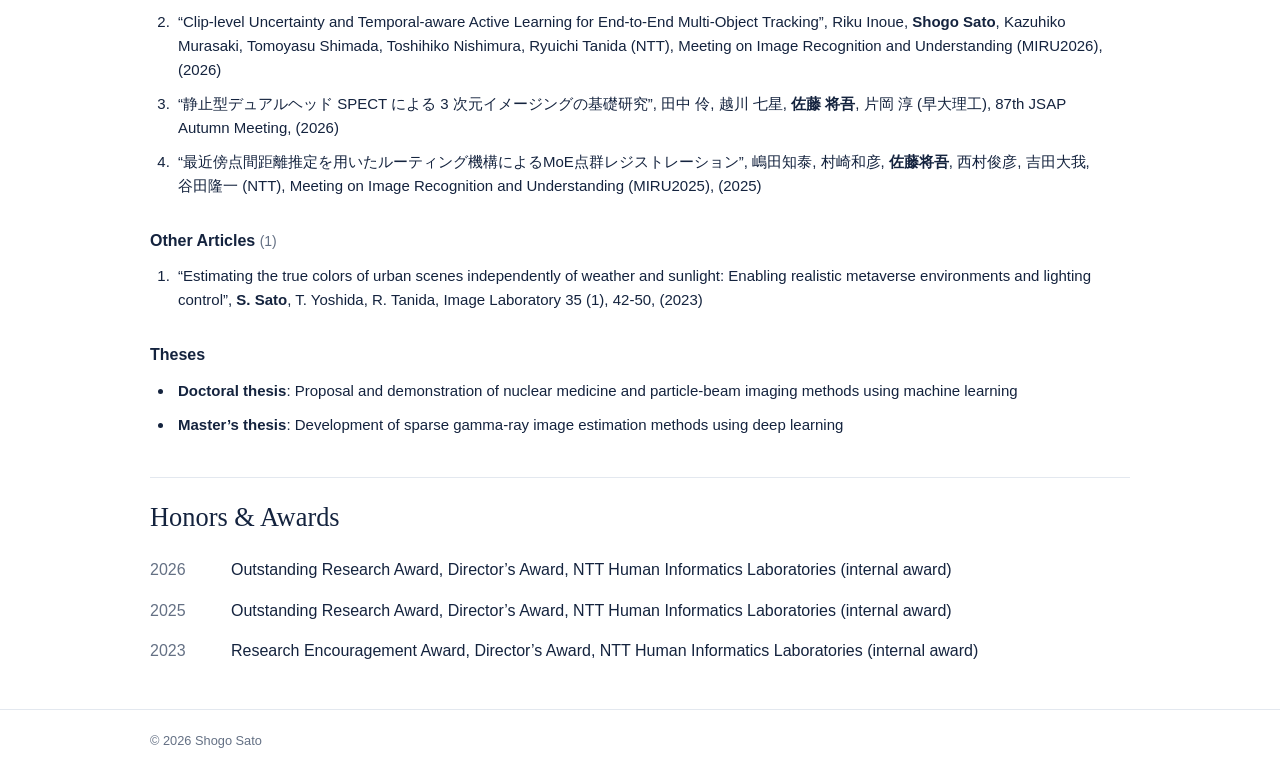
==== commit 4eea4a2f: "Remove publication title hyperlinks from en.html" ====
--- a/en.html
+++ b/en.html
@@ -14,7 +14,7 @@
         <h2>Publications</h2>
         <p class="publication-intro">First-author entries list Shogo Sato first; co-authored entries list another author first.</p>
         
-        <div class="publication-group"><h3>Journal Papers (First Author) <span class="pub-count">(10)</span></h3><p class="scroll-hint" hidden>Scroll within this list to see more.</p><div class="scroll-window" data-preview-count="4" role="region" aria-label="Journal Papers (First Author)"><ol class="publication-list"><li>“<a href="https://doi.org/10.1063/5.0326605">Revisiting single-point-source localization in Compton cameras through detector-level statistical cues revealed by ComptonNet analysis</a>”, <strong>S Sato</strong>, KS Tanaka, K Murasaki, R Tanida, J Kataoka, Applied Physics Letters 128 (23), 233702, (2026)</li>
+        <div class="publication-group"><h3>Journal Papers (First Author) <span class="pub-count">(10)</span></h3><p class="scroll-hint" hidden>Scroll within this list to see more.</p><div class="scroll-window" data-preview-count="4" role="region" aria-label="Journal Papers (First Author)"><ol class="publication-list"><li>“Revisiting single-point-source localization in Compton cameras through detector-level statistical cues revealed by ComptonNet analysis”, <strong>S Sato</strong>, KS Tanaka, K Murasaki, R Tanida, J Kataoka, Applied Physics Letters 128 (23), 233702, (2026)</li>
 <li>&quot;Three-dimensional source localization using single-view gamma camera based on point spread function analysis&quot;, <strong>S Sato</strong> , N Koshikawa, K Murasaki, R Tanida, J Kataoka, Journal of Instrumentation 21 (04), P04014</li>
 <li>&quot;ComptonUNet: A Deep Learning Model for Gamma-Ray Burst Localization with Compton Cameras under Noisy and Low-statistic Conditions&quot;, <strong>S Sato</strong> , K Tanaka, S Ogasawara, K Yamamoto, K Murasaki, R Tanida, J Kataoka, The Astrophysical Journal 999 (2), 231</li>
 <li>&quot;ComptonNet: A direct reconstruction model for Compton camera&quot;, <strong>S Sato</strong>, KS Tanaka, J Kataoka, Applied Physics Letters, 124(25), (2024)</li>
@@ -27,7 +27,7 @@
 <div class="publication-group"><h3>Journal Papers (Co-author) <span class="pub-count">(3)</span></h3><p class="scroll-hint" hidden>Scroll within this list to see more.</p><div class="scroll-window" data-preview-count="4" role="region" aria-label="Journal Papers (Co-author)"><ol class="publication-list"><li>“Application of machine-learning models to improve the image quality of photon-counting CT images”, T Toyoda, <strong>S Sato</strong>, H Kiji, J Kataoka, J Kotoku, M Taki, Journal of Instrumentation 16 (05), P05021, (2021)</li>
 <li>“Performance demonstration of a hybrid Compton camera with an active pinhole for wide-band X-ray and gamma-ray imaging”, A Omata, J Kataoka, K Fujieda, <strong>S Sato</strong>, E Kuriyama, H Kato, A Toyoshima, T Teramoto, K Ooe, Y Liu, K Matsunaga, T Kamiya, T Watabe, E Shimosegawa, J Hatazawa, Scientific reports 10 (1), 14064, (2020)</li>
 <li>“First demonstration of portable Compton camera to visualize 223-Ra concentration for radionuclide therapy”, K Fujieda, J Kataoka, S Mochizuki, L Tagawa, <strong>S Sato</strong>, R Tanaka, K Matsunaga, T Kamiya, T Watabe, H Kato, E Shimosegawa, J Hatazawa, Nuclear Instruments and Methods in Physics Research Section A: Accelerators, Spectrometers, Detectors and Associated Equipment, 958, 162802, (2020)</li></ol></div></div>
-<div class="publication-group"><h3>International Conferences (First Author) <span class="pub-count">(10)</span></h3><p class="scroll-hint" hidden>Scroll within this list to see more.</p><div class="scroll-window" data-preview-count="4" role="region" aria-label="International Conferences (First Author)"><ol class="publication-list"><li>“<a href="https://arxiv.org/abs/2608.22773">LagrangeGS: Non-Conservative Lagrangian System on Dynamic 3D Gaussian Splatting</a>”, <strong>Shogo Sato</strong>, Takuhiro Kaneko, Shoichiro Takeda, Tomoyasu Shimada, Riku Inoue, Kazuhiko Murasaki, Ryuichi Tanida, British Machine Vision Conference (BMVC), (2026)</li>
+<div class="publication-group"><h3>International Conferences (First Author) <span class="pub-count">(10)</span></h3><p class="scroll-hint" hidden>Scroll within this list to see more.</p><div class="scroll-window" data-preview-count="4" role="region" aria-label="International Conferences (First Author)"><ol class="publication-list"><li>“LagrangeGS: Non-Conservative Lagrangian System on Dynamic 3D Gaussian Splatting”, <strong>Shogo Sato</strong>, Takuhiro Kaneko, Shoichiro Takeda, Tomoyasu Shimada, Riku Inoue, Kazuhiko Murasaki, Ryuichi Tanida, British Machine Vision Conference (BMVC), (2026)</li>
 <li>“Training-Free Photo-Realistic Point Cloud Rendering via Geometry-Aware Densification and Multi-View Refinement”, <strong>S Sato</strong> , K Murasaki, R Tanida, International Conference on Pattern Recognition (ICPR), (2026)</li>
 <li>“IPCD: Intrinsic Point-Cloud Decomposition”, <strong>S Sato</strong> , T Kaneko, S Takeda, T Shimada, K Murasaki, T Yoshida, R Tanida, A Kimura, IEEE/CVF Winter Conference on Applications of Computer Vision (WACV), (2026)</li>
 <li>“Objective, Absolute and Hue-Aware Metrics for Intrinsic Image Decomposition on Real-World Scenes: A Proof of Concept”, <strong>S Sato</strong> , M Tsuchida, M Yamaguchi, T Kaneko, K Murasaki, T Yoshida, R Tanida, IEEE International Conference on Image Processing (ICIP), (2025)</li>
@@ -38,8 +38,8 @@
 <li>” A simple identification of multiple-hit events to improve the image quality of fine pixel scintillation detector”, <strong>S Sato</strong>, J Kataoka, S Mochizuki, K Fujieda, F Nishi, 12th International Hiroshima Symposium on the Development and Application of Semiconductor Tracking Detectors (HSTD12), (2021)</li>
 <li>” A simple identification of multiple-hit events to improve the image quality of fine pixel scintillation detector”, <strong>S Sato</strong>, J Kataoka, S Mochizuki, K Fujieda, F Nishi, IEEE Nuclear Science Symposium, Medical Imaging Conference, (2021)</li></ol></div></div>
 <div class="publication-group"><h3>International Conferences (Co-author) <span class="pub-count">(5)</span></h3><p class="scroll-hint" hidden>Scroll within this list to see more.</p><div class="scroll-window" data-preview-count="4" role="region" aria-label="International Conferences (Co-author)"><ol class="publication-list"><li>“SAGE: Semantic-Augmented Geometric Experts for Point Cloud Registration”, Tomoyasu Shimada, Kazuhiko Murasaki, Shoichiro Takeda, <strong>Shogo Sato</strong>, Riku Inoue, Toshihiko Nishimura, Ryuichi Tanida (NTT, Inc.), IEEE/CVF Winter Conference on Applications of Computer Vision (WACV), (2027, accepted)</li>
-<li>“<a href="https://arxiv.org/abs/2608.17224">Probing Association Instability with Track-State Perturbations for Clip-Level Active Learning in Query-Propagation Multi-Object Tracking</a>”, Riku Inoue, <strong>Shogo Sato</strong>, Kazuhiko Murasaki, Tomoyasu Shimada, Toshihiko Nishimura, Ryuichi Tanida, British Machine Vision Conference (BMVC), (2026)</li>
-<li>“<a href="https://arxiv.org/abs/2605.09858">Clip-level Uncertainty and Temporal-aware Active Learning for End-to-End Multi-Object Tracking</a>”, Riku Inoue, <strong>Shogo Sato</strong>, Kazuhiko Murasaki, Tomoyasu Shimada, Toshihiko Nishimura, Ryuichi Tanida, IEEE International Conference on Image Processing (ICIP), (2026)</li>
+<li>“Probing Association Instability with Track-State Perturbations for Clip-Level Active Learning in Query-Propagation Multi-Object Tracking”, Riku Inoue, <strong>Shogo Sato</strong>, Kazuhiko Murasaki, Tomoyasu Shimada, Toshihiko Nishimura, Ryuichi Tanida, British Machine Vision Conference (BMVC), (2026)</li>
+<li>“Clip-level Uncertainty and Temporal-aware Active Learning for End-to-End Multi-Object Tracking”, Riku Inoue, <strong>Shogo Sato</strong>, Kazuhiko Murasaki, Tomoyasu Shimada, Toshihiko Nishimura, Ryuichi Tanida, IEEE International Conference on Image Processing (ICIP), (2026)</li>
 <li>“Leveraging Energy-Resolved Information in Photon-Counting Ct Via Deep Learning for Enhanced Image Quality”, R Minagawa, T Ro, J Kataoka, <strong>S Sato</strong>, M Arimoto, H Kawashima, S Kobayashi, K Okumura, F Lucyana, M Oshima, Y Furuta, J Kotoku, S Terazawa, Y Maeno, IEEE Nuclear Science Symposium (NSS), Medical Imaging Conference (MIC) and Room Temperature Semiconductor Detector Conference (RTSD), (2025)</li>
 <li>&quot;Memory-Efficient Point Cloud Registration via Overlapping Region Sampling&quot;, T Shimada, K Murasaki, <strong>S Sato</strong>, T Nishimura, T Yoshida, R Tanida, 2024 IEEE Visual Communications and Image Processing (VCIP), (2024)</li></ol></div></div>
 <div class="publication-group"><h3>Domestic Conferences &amp; Invited Talks (First Author) <span class="pub-count">(8)</span></h3><p class="scroll-hint" hidden>Scroll within this list to see more.</p><div class="scroll-window" data-preview-count="4" role="region" aria-label="Domestic Conferences & Invited Talks (First Author)"><ol class="publication-list"><li>“Training-Free Photo-Realistic Point Cloud Rendering via Geometry-Aware Densification and Multi-View Refinement”, <strong>Shogo Sato</strong>, Kazuhiko Murasaki, Ryuichi Tanida (NTT), Meeting on Image Recognition and Understanding (MIRU2026), (2026)</li>
